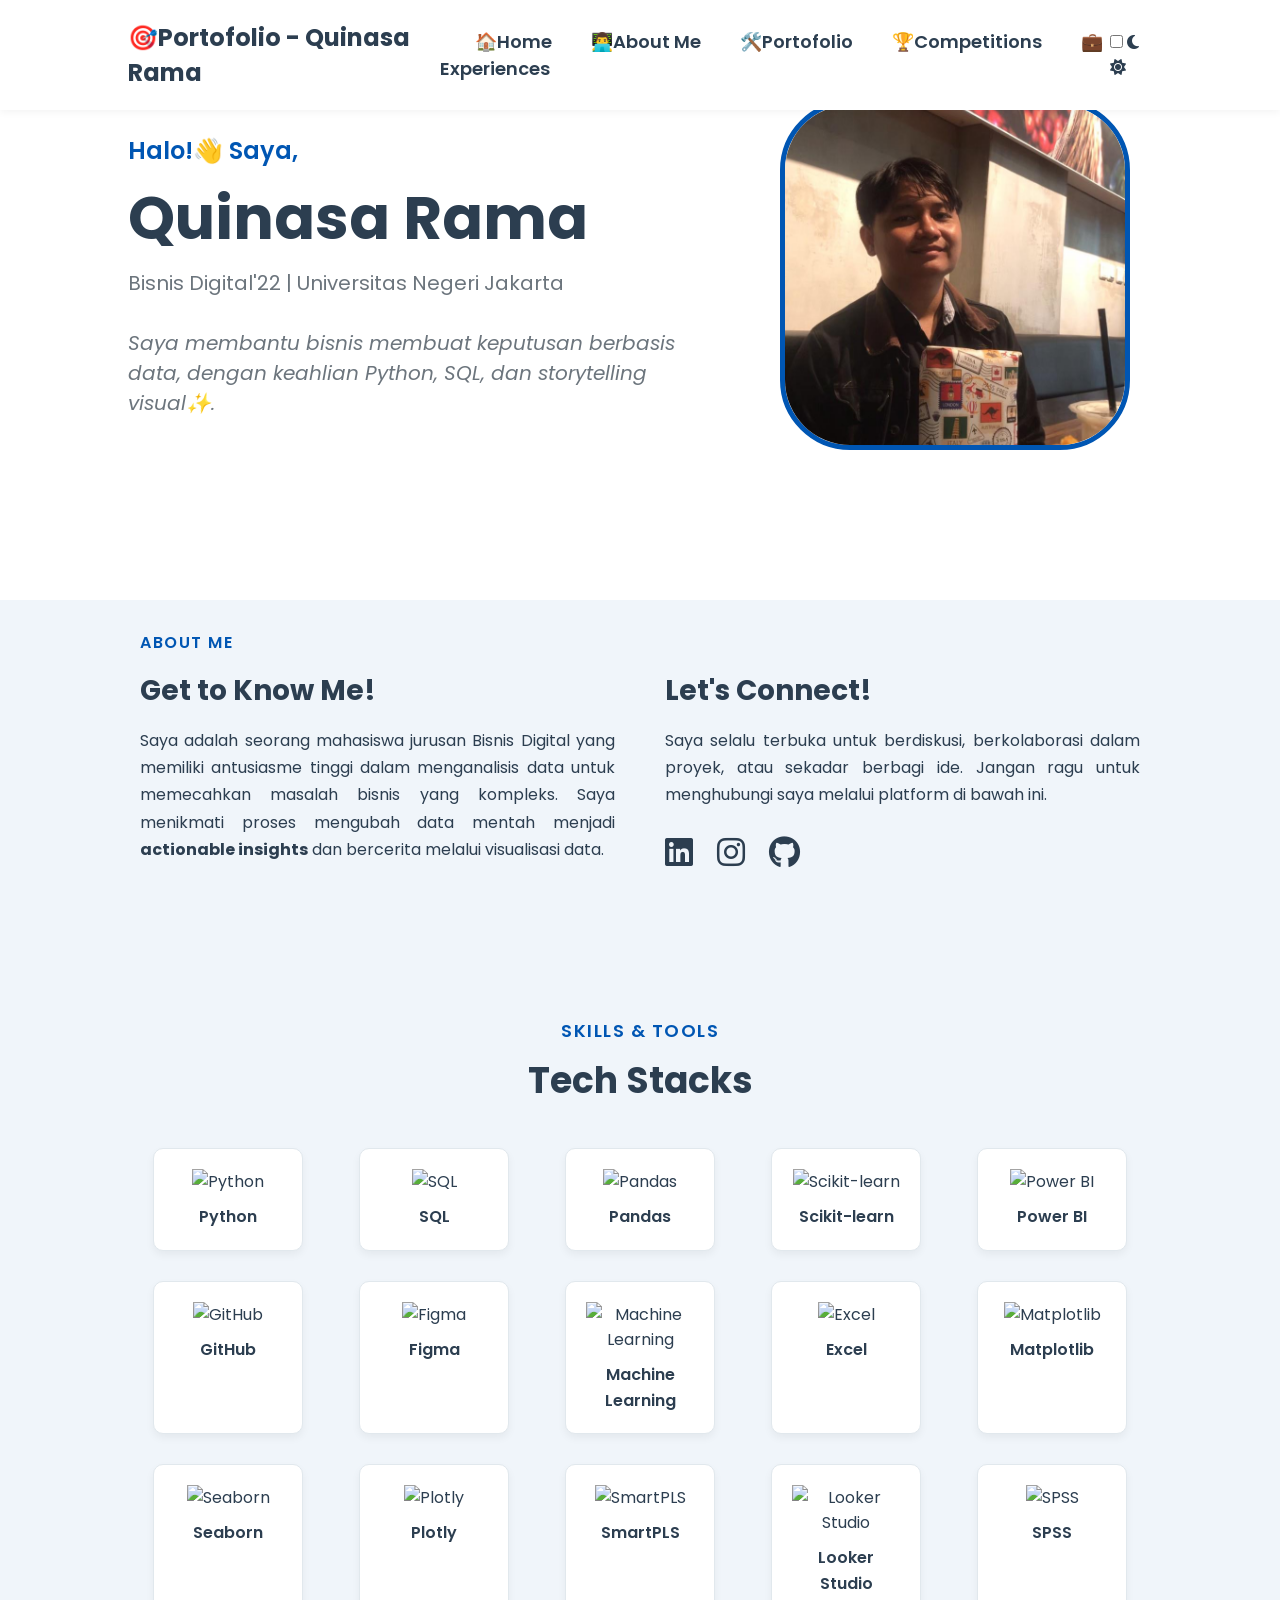
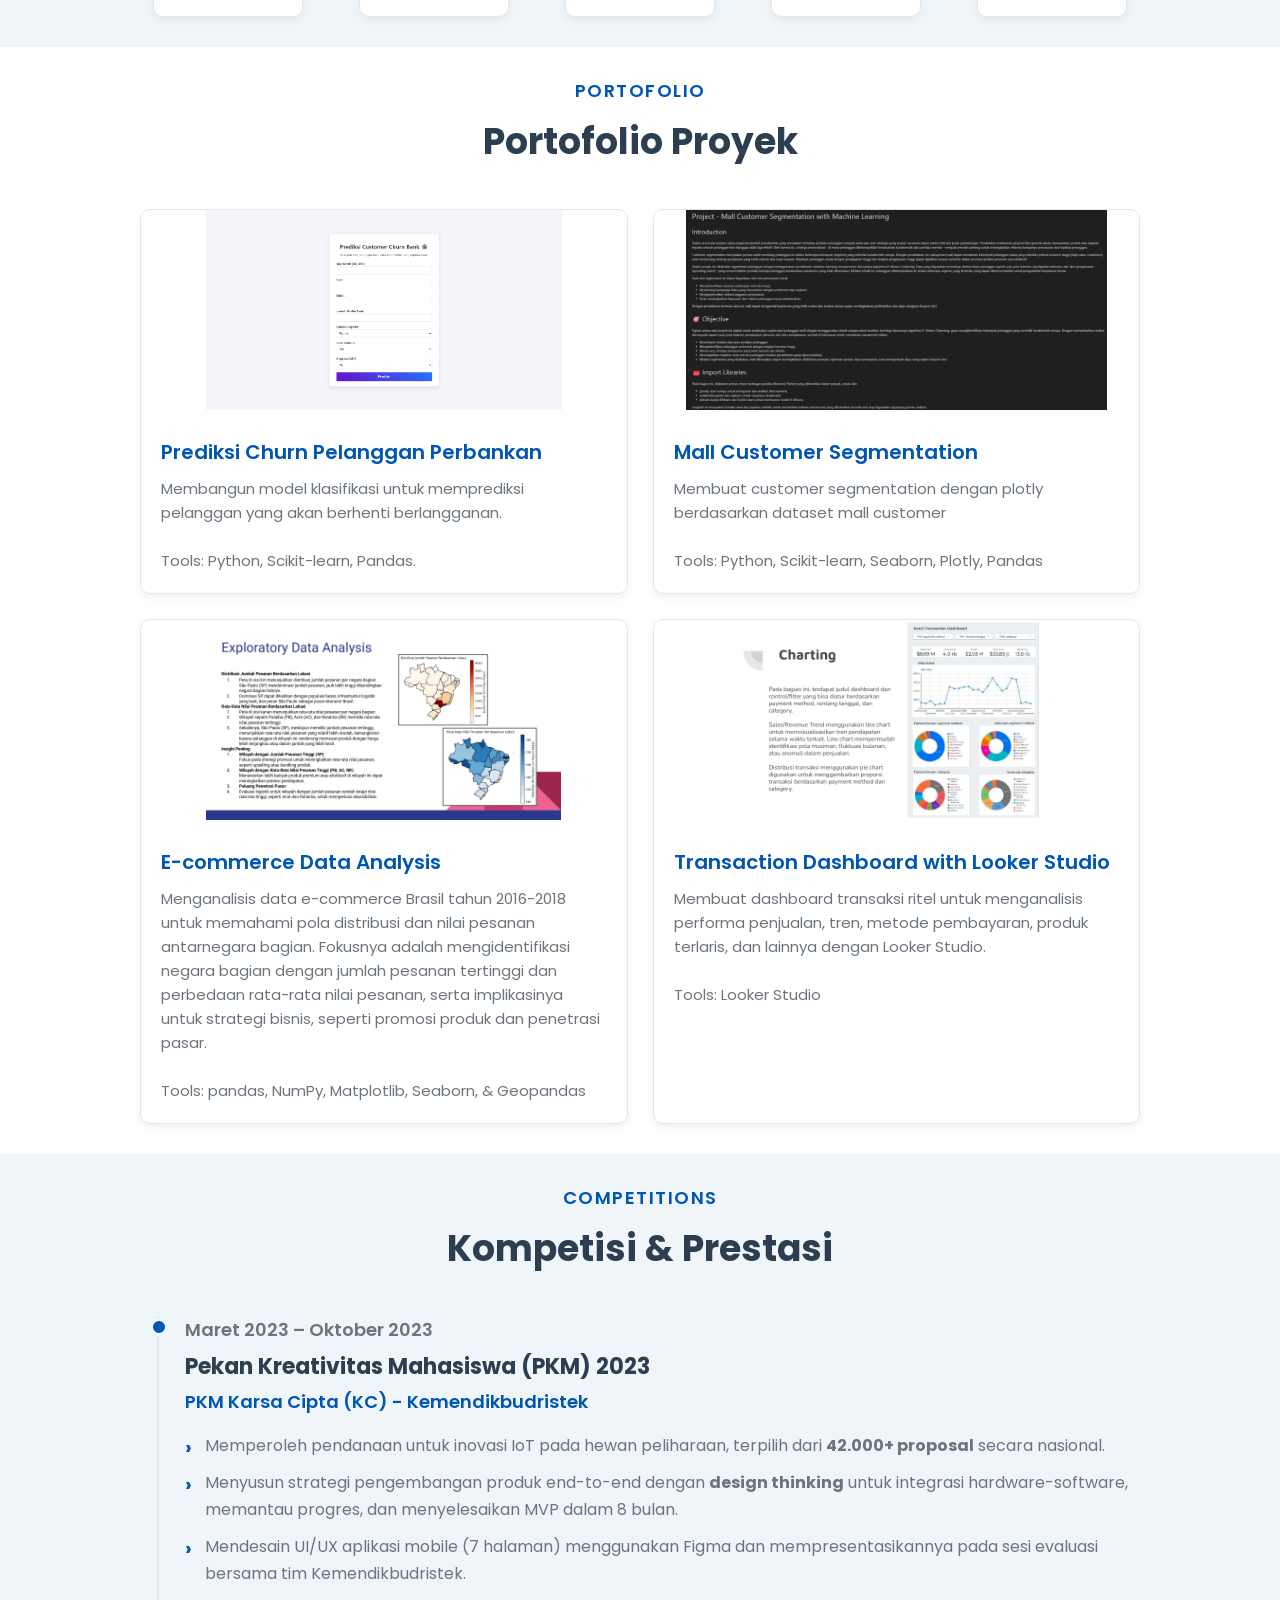
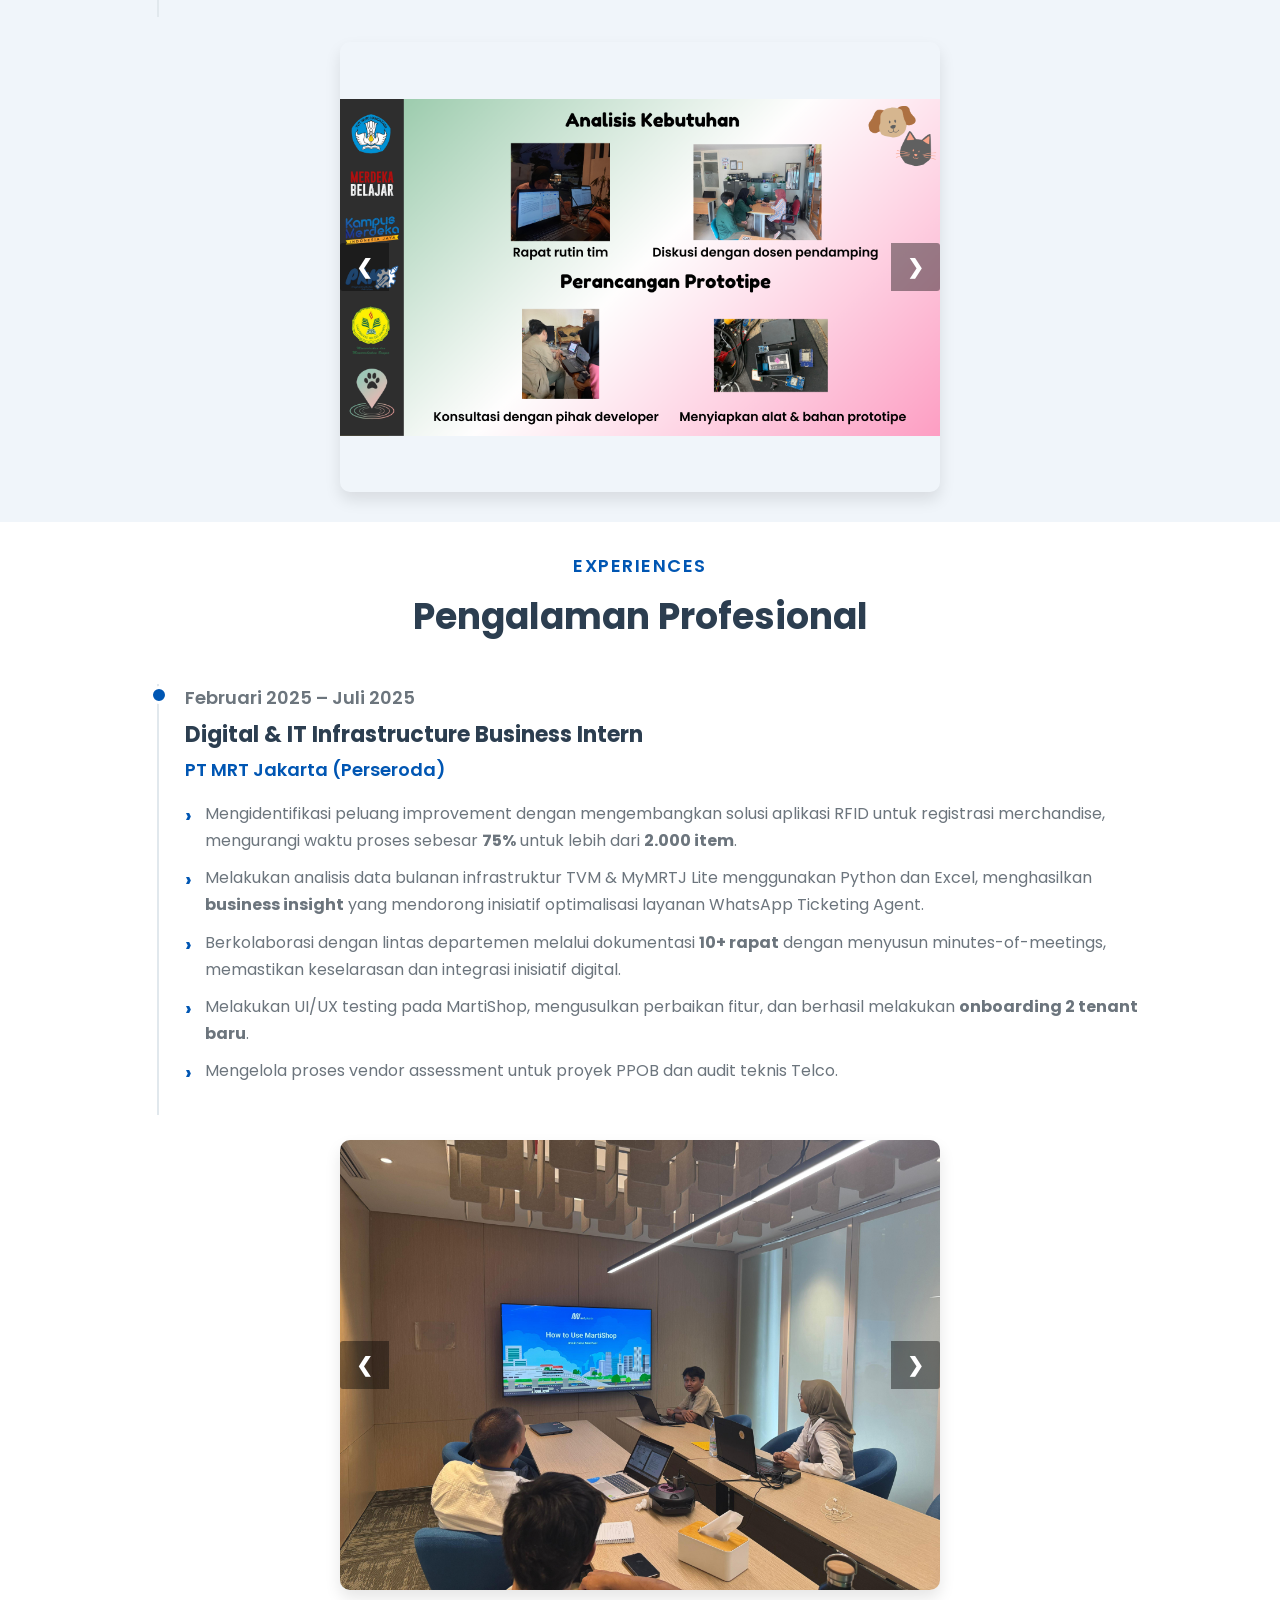
==== index.html @ d1d257bc "Update index.html v3" ====
<!DOCTYPE html>
<html lang="id">
<head>
    <meta charset="UTF-8">
    <meta name="viewport" content="width=device-width, initial-scale=1.0">
    <title>Portofolio - Quinasa Rama</title>
    <link rel="stylesheet" href="style.css">
    <link rel="stylesheet" href="https://cdnjs.cloudflare.com/ajax/libs/font-awesome/6.5.2/css/all.min.css">
    <link rel="preconnect" href="https://fonts.googleapis.com">
    <link rel="preconnect" href="https://fonts.gstatic.com" crossorigin>
    <link href="https://fonts.googleapis.com/css2?family=Poppins:wght@400;600;700&display=swap" rel="stylesheet">
    <link rel="icon" href="images/favicon.ico" type="image/x-icon">
</head>
<body>

    <header class="header">
        <a href="#home" class="logo">🎯Portofolio - Quinasa Rama</a>
        <nav class="navbar">
            <a href="#home">🏠Home</a>
            <a href="#about">👨‍💻About Me</a>
            <a href="#portfolio">🛠️Portofolio</a>
            <a href="#competitions">🏆Competitions</a>
            <a href="#experiences">💼Experiences</a>
        </nav>
         <div class="dark-mode-toggle">
            <input type="checkbox" id="darkSwitch" />
            <label for="darkSwitch" class="toggle-label">
                <span class="toggle-ball"></span>
                <i class="fas fa-moon"></i>
                <i class="fas fa-sun"></i>
            </label>
        </div>
    </header>

    <section id="home" class="section">
        <div class="home-container">
            <div class="home-text">
                <p class="greeting">Halo!👋 Saya,</p>
                <h1>Quinasa Rama</h1>
                <h2>Bisnis Digital'22 | Universitas Negeri Jakarta</h2>
                <h2><br><i>Saya membantu bisnis membuat keputusan berbasis data, dengan keahlian Python, SQL, dan storytelling visual✨.</br></i></h2>
            </div>
            <div class="home-photo">
                <img src="images/home3.jpeg" alt="">
            </div>
        </div>
    </section>

    <section id="about" class="section">
        <div class="section-wrapper">
            <p class="section-super-header">ABOUT ME</p>
            <div class="about-container">
                <div class="about-column">
                    <h2>Get to Know Me!</h2>
                    <p>
                        Saya adalah seorang mahasiswa jurusan Bisnis Digital yang memiliki antusiasme tinggi dalam menganalisis data untuk memecahkan masalah bisnis yang kompleks. Saya menikmati proses mengubah data mentah menjadi <strong>actionable insights</strong> dan bercerita melalui visualisasi data.
                    </p>
                </div>
                <div class="about-column">
                    <h2>Let's Connect!</h2>
                    <p>
                        Saya selalu terbuka untuk berdiskusi, berkolaborasi dalam proyek, atau sekadar berbagi ide. Jangan ragu untuk menghubungi saya melalui platform di bawah ini.
                    </p>
                    <div class="social-icons">
                        <a href="https://www.linkedin.com/in/quinasa-rama-63125a259/" target="_blank"><i class="fab fa-linkedin"></i></a>
                        <a href="https://www.instagram.com/lyvisml/" target="_blank"><i class="fab fa-instagram"></i></a>
                        <a href="https://github.com/1sleep231" target="_blank"><i class="fab fa-github"></i></a>
                    </div>
                </div>
            </div>
        </div>
    </section>
    
    <section id="skills" class="section">
        <div class="content">
            <p class="section-super-header">SKILLS & TOOLS</p>
            <h2>Tech Stacks</h2>
            <div class="skills-grid">
                <div class="skill-card">
                    <img src="https://cdn.jsdelivr.net/gh/devicons/devicon/icons/python/python-original.svg" alt="Python" class="skill-logo">
                    <p>Python</p>
                </div>
                <div class="skill-card">
                    <img src="https://cdn.jsdelivr.net/gh/devicons/devicon/icons/mysql/mysql-original.svg" alt="SQL" class="skill-logo">
                    <p>SQL</p>
                </div>
                <div class="skill-card">
                    <img src="https://cdn.jsdelivr.net/gh/devicons/devicon/icons/pandas/pandas-original.svg" alt="Pandas" class="skill-logo">
                    <p>Pandas</p>
                </div>
                <div class="skill-card">
                    <img src="https://scikit-learn.org/stable/_static/scikit-learn-logo-small.png" alt="Scikit-learn" class="skill-logo">
                    <p>Scikit-learn</p>
                </div>
                <div class="skill-card">
                    <img src="https://upload.wikimedia.org/wikipedia/commons/c/cf/New_Power_BI_Logo.svg" alt="Power BI" class="skill-logo">
                    <p>Power BI</p>
                </div>
                <div class="skill-card">
                    <img src="https://cdn.jsdelivr.net/gh/devicons/devicon/icons/github/github-original.svg" alt="GitHub" class="skill-logo">
                    <p>GitHub</p>
                </div>
                <div class="skill-card">
                    <img src="https://cdn.jsdelivr.net/gh/devicons/devicon/icons/figma/figma-original.svg" alt="Figma" class="skill-logo">
                    <p>Figma</p>
                </div>
                <div class="skill-card">
                    <img src="https://cdn.jsdelivr.net/gh/devicons/devicon/icons/tensorflow/tensorflow-original.svg" alt="Machine Learning" class="skill-logo">
                    <p>Machine Learning</p>
                </div>
                <div class="skill-card">
                    <img src="https://upload.wikimedia.org/wikipedia/commons/3/34/Microsoft_Office_Excel_%282019%E2%80%93present%29.svg" alt="Excel" class="skill-logo">
                    <p>Excel</p>
                </div>
                <div class="skill-card">
                    <img src="https://cdn.jsdelivr.net/gh/devicons/devicon/icons/matplotlib/matplotlib-original.svg" alt="Matplotlib" class="skill-logo">
                    <p>Matplotlib</p>
                </div>
                <div class="skill-card">
                    <img src="https://seaborn.pydata.org/_images/logo-wide-lightbg.svg" alt="Seaborn" class="skill-logo">
                    <p>Seaborn</p>
                </div>
                <div class="skill-card">
                    <img src="https://upload.wikimedia.org/wikipedia/commons/8/8a/Plotly-logo.png" alt="Plotly" class="skill-logo">
                    <p>Plotly</p>
                </div>
                <div class="skill-card">
                    <img src="https://upload.wikimedia.org/wikipedia/commons/2/29/SmartPLS_Logo.png" alt="SmartPLS" class="skill-logo">
                    <p>SmartPLS</p>
                </div>
                <div class="skill-card">
                    <img src="https://upload.wikimedia.org/wikipedia/commons/4/4c/Looker.svg" alt="Looker Studio" class="skill-logo">
                    <p>Looker Studio</p>
                </div>
                <div class="skill-card">
                    <img src="https://upload.wikimedia.org/wikipedia/commons/7/78/SPSS_An_IBM_Company_logo.svg" alt="SPSS" class="skill-logo">
                    <p>SPSS</p>
                </div>
            </div>
        </div>
    </section>

    <section id="portfolio" class="section">
        <div class="content">
            <p class="section-super-header">PORTOFOLIO</p>
            <h2>Portofolio Proyek</h2>
            <div class="portfolio-grid">
                <div class="project-card">
                    <img src="images/foto-1.png" alt="Screenshot Proyek 1">
                    <div class="project-info">
                        <h3><a href="https://github.com/1sleep231/Customer_Churn" target="_blank">Prediksi Churn Pelanggan Perbankan</a></h3>
                        <p>Membangun model klasifikasi untuk memprediksi pelanggan yang akan berhenti berlangganan.</p>
                        <p><br>Tools: Python, Scikit-learn, Pandas.</br></p>
                    </div>
                </div>
                <div class="project-card">
                    <img src="images/foto-2.png" alt="Screenshot Proyek 2">
                    <div class="project-info">
                        <h3><a href="https://github.com/1sleep231/Customer_Segmen" target="_blank">Mall Customer Segmentation</a></h3>
                        <p>Membuat customer segmentation dengan plotly berdasarkan dataset mall customer</p> 
                        <p><br>Tools: Python, Scikit-learn, Seaborn, Plotly, Pandas</br></p>
                    </div>
                </div>
                <div class="project-card">
                    <img src="images/foto-4.jpg" alt="Screenshot Proyek 3">
                    <div class="project-info">
                        <h3><a href="https://colab.research.google.com/drive/1P2NYQGAVuozA3Fe0CVC28eGYEHDxuntU?usp=sharing" target="_blank">E-commerce Data Analysis</a></h3>
                        <p>Menganalisis  data e-commerce Brasil tahun 2016-2018 untuk memahami pola distribusi dan nilai pesanan antarnegara bagian. Fokusnya adalah mengidentifikasi negara bagian dengan jumlah pesanan tertinggi dan perbedaan rata-rata nilai pesanan, serta implikasinya untuk strategi bisnis, seperti promosi produk dan penetrasi pasar.</p>
                        <p><br>Tools: pandas, NumPy, Matplotlib, Seaborn, & Geopandas</br></p>
                    </div>
                </div>
                <div class="project-card">
                    <img src="images/foto-3.png" alt="Screenshot Proyek 4">
                    <div class="project-info">
                        <h3><a href="https://lookerstudio.google.com/reporting/5a86ac63-e482-47c2-8916-60b518606515" target="_blank">Transaction Dashboard with Looker Studio</a></h3>
                        <p>Membuat dashboard transaksi ritel untuk menganalisis performa penjualan, tren, metode pembayaran, produk terlaris, dan lainnya dengan Looker Studio.</p>
                        <p><br>Tools: Looker Studio</br></p>
                    </div>
                </div>
            </div>
        </div>
    </section>

    <section id="competitions" class="section">
        <div class="content">
            <p class="section-super-header">COMPETITIONS</p>
            <h2>Kompetisi & Prestasi</h2>
            <div class="timeline">
                <div class="timeline-item">
                    <div class="timeline-dot"></div>
                    <div class="timeline-content">
                        <p class="timeline-date">Maret 2023 – Oktober 2023</p>
                        <h3>Pekan Kreativitas Mahasiswa (PKM) 2023</h3>
                        <p class="timeline-company">PKM Karsa Cipta (KC) - Kemendikbudristek</p>
                        <ul>
                            <li>Memperoleh pendanaan untuk inovasi IoT pada hewan peliharaan, terpilih dari <strong>42.000+ proposal</strong> secara nasional.</li>
                            <li>Menyusun strategi pengembangan produk end-to-end dengan <strong>design thinking</strong> untuk integrasi hardware-software, memantau progres, dan menyelesaikan MVP dalam 8 bulan.</li>
                            <li>Mendesain UI/UX aplikasi mobile (7 halaman) menggunakan Figma dan mempresentasikannya pada sesi evaluasi bersama tim Kemendikbudristek.</li>
                        </ul>
                    </div>
                </div>
            </div>
            <div class="slider-wrapper">
                <div class="slider-container">
                    <div class="slider">
                        <img src="images/pkm_foto3.png" alt="Dokumentasi PKM-KC 1">
                        <img src="images/pkm_foto4.png" alt="Dokumentasi PKM-KC 2">
                        <img src="images/pkm_foto5.png" alt="Dokumentasi PKM-KC 3">
                        <img src="images/pkm_foto1.jpg" alt="Dokumentasi PKM-KC 4">
                        <img src="images/pkm_foto2.jpg" alt="Dokumentasi PKM-KC 5">
                    </div>
                    <button class="prev-button">&#10094;</button>
                    <button class="next-button">&#10095;</button>
                </div>
            </div>
        </div>
    </section>
    
    <section id="experiences" class="section">
        <div class="content">
            <p class="section-super-header">EXPERIENCES</p>
            <h2>Pengalaman Profesional</h2>
            <div class="timeline">
                <div class="timeline-item">
                    <div class="timeline-dot"></div>
                    <div class="timeline-content">
                        <p class="timeline-date">Februari 2025 – Juli 2025</p>
                        <h3>Digital & IT Infrastructure Business Intern</h3>
                        <p class="timeline-company">PT MRT Jakarta (Perseroda)</p>
                        <ul>
                            <li>Mengidentifikasi peluang improvement dengan mengembangkan solusi aplikasi RFID untuk registrasi merchandise, mengurangi waktu proses sebesar <strong>75%</strong> untuk lebih dari <strong>2.000 item</strong>.</li>
                            <li>Melakukan analisis data bulanan infrastruktur TVM & MyMRTJ Lite menggunakan Python dan Excel, menghasilkan <strong>business insight</strong> yang mendorong inisiatif optimalisasi layanan WhatsApp Ticketing Agent.</li>
                            <li>Berkolaborasi dengan lintas departemen melalui dokumentasi <strong>10+ rapat</strong> dengan menyusun minutes-of-meetings, memastikan keselarasan dan integrasi inisiatif digital.</li>
                            <li>Melakukan UI/UX testing pada MartiShop, mengusulkan perbaikan fitur, dan berhasil melakukan <strong>onboarding 2 tenant baru</strong>.</li>
                            <li>Mengelola proses vendor assessment untuk proyek PPOB dan audit teknis Telco.</li>
                        </ul>
                    </div>
                </div>
            </div>
            <div class="slider-wrapper">
                <div class="slider-container">
                    <div class="slider">
                        <img src="images/mrt_foto1.jpeg" alt="Pengalaman di MRT Jakarta 1">
                        <img src="images/mrt_foto2.jpeg" alt="Pengalaman di MRT Jakarta 2">
                    </div>
                    <button class="prev-button">&#10094;</button>
                    <button class="next-button">&#10095;</button>
                </div>
            </div>
        </div>
    </section>

    <script>
        document.addEventListener('DOMContentLoaded', function() {
            const sliderWrappers = document.querySelectorAll('.slider-wrapper');
            sliderWrappers.forEach(wrapper => {
                initializeSlider(wrapper);
            });
        });

        function initializeSlider(wrapper) {
            let slideIndex = 0;
            const slider = wrapper.querySelector('.slider');
            const slides = wrapper.querySelectorAll('.slider img');
            const prevButton = wrapper.querySelector('.prev-button');
            const nextButton = wrapper.querySelector('.next-button');
            const totalSlides = slides.length;

            if (totalSlides <= 1) {
                if(prevButton) prevButton.style.display = 'none';
                if(nextButton) nextButton.style.display = 'none';
                return;
            }

            function showSlide(n) {
                if (n >= totalSlides) {
                    slideIndex = 0;
                } else if (n < 0) {
                    slideIndex = totalSlides - 1;
                } else {
                    slideIndex = n;
                }
                slider.style.transform = 'translateX(' + (-slideIndex * 100) + '%)';
            }

            prevButton.addEventListener('click', function() {
                showSlide(slideIndex - 1);
            });

            nextButton.addEventListener('click', function() {
                showSlide(slideIndex + 1);
            });

            showSlide(0);
        }
    </script>
    
    <script>
    // Dark mode toggle logic
        const darkSwitch = document.getElementById('darkSwitch');
        const body = document.body;
        // Load preference
        if(localStorage.getItem('dark-mode') === 'enabled'){
            body.classList.add('dark-mode');
            if(darkSwitch) darkSwitch.checked = true;
        }
        if(darkSwitch){
            darkSwitch.addEventListener('change', function(){
                if(this.checked){
                    body.classList.add('dark-mode');
                    localStorage.setItem('dark-mode', 'enabled');
                } else {
                    body.classList.remove('dark-mode');
                    localStorage.setItem('dark-mode', 'disabled');
                }
            });
        }
    </script>

</body>
</html>
---- style.css ----
/* ======================================== */
/* KODE CSS FINAL & BERSIH                  */
/* ======================================== */

/* ===== PENGATURAN DASAR & FONT ===== */
* {
    margin: 0;
    padding: 0;
    box-sizing: border-box;
}

html {
    scroll-behavior: smooth;
}

body {
    font-family: 'Poppins', sans-serif;
    background-color: #f0f5fa;
    color: #2c3e50;
}

/* ===== HEADER / NAVIGATION BAR ===== */
.header {
    position: fixed;
    top: 0;
    left: 0;
    width: 100%;
    padding: 20px 10%;
    background-color: #ffffff;
    display: flex;
    justify-content: space-between;
    align-items: center;
    z-index: 100;
    box-shadow: 0 2px 8px rgba(0, 0, 0, 0.05);
}

.logo {
    font-size: 24px;
    font-weight: 700;
    color: #2c3e50;
    text-decoration: none;
}

.navbar a {
    font-size: 18px;
    color: #2c3e50;
    text-decoration: none;
    font-weight: 600;
    margin-left: 35px;
    transition: color 0.3s;
}

.navbar a:hover {
    color: #0056b3;
}

/* ===== PENGATURAN UMUM UNTUK SETIAP SECTION ===== */
.section {
    min-height: auto;
    display: flex;
    flex-direction: column;
    align-items: center;
    justify-content: flex-start;
    padding: 100px 10% 30px; /* Menambah padding bawah */
}


#about.section {
    min-height: auto;
    padding-top: 30px;
    padding-bottom: 10px;
}

#portfolio.section {
    padding-top: 30px;
}

#competitions.section {
    padding-top: 30px;
}

#experiences.section {
    padding-top: 30px;
}

/* Section Ganjil - Putih */
#home, #portfolio, #experiences {
    background-color: #ffffff; 
}

/* Section Genap - Biru sangat muda */
#about, #competitions {
    background-color: #f0f5fa; 
}

.content {
    width: 100%;
    max-width: 1000px;
    text-align: center;
}

.content h2 {
    font-size: 36px;
    font-weight: 700;
    margin-bottom: 30px;
    color: #2c3e50;
}

.content p {
    font-size: 18px;
    line-height: 1.6;
}

/* ===== CSS UNTUK HOME SECTION BARU ===== */
.home-container {
    display: flex;
    align-items: center;
    justify-content: space-between;
    width: 100%;
    max-width: 1200px;
    gap: 40px;
    margin-bottom: 100px;
}


#home.section {
    padding-bottom: 50px;
}

.home-text {
    flex: 1.5;
    text-align: left;
}

.home-text .greeting {
    color: #0056b3;
    font-size: 24px;
    font-weight: 600;
}

.home-text h1 {
    font-size: 60px;
    margin: 5px 0;
    color: #2c3e50;
}

.home-text h2 {
    font-size: 20px;
    font-weight: 400;
    color: #6c757d;
}

.home-photo {
    flex: 1;
    display: flex;
    align-items: center;
    justify-content: center;
}

.home-photo img {
    width: 350px;
    height: 350px;
    border-radius: 20%;
    object-fit: cover;
    border: 5px solid #0056b3;
}

/* ===== CSS UNTUK ABOUT SECTION BARU ===== */
.section-wrapper {
    width: 100%;
    max-width: 1000px;
    text-align: left;
}

.about-container {
    display: grid;
    grid-template-columns: 1fr 1fr;
    gap: 50px;
    width: 100%;
    margin-top: 15px;
    margin-bottom: 30px;
}

.about-column h2 {
    color: #2c3e50;
    font-size: 28px;
    margin-bottom: 15px;
}

.about-column p {
    font-size: 16px;
    text-align: justify;
    line-height: 1.7;
}

.social-icons {
    margin-top: 20px;
}

.social-icons a {
    color: #2c3e50;
    font-size: 32px;
    margin-right: 20px;
    text-decoration: none;
    transition: color 0.3s ease, transform 0.3s ease;
}

.social-icons a:hover {
    color: #0056b3;
    transform: translateY(-5px);
}

/* ===== PORTFOLIO SECTION STYLING ===== */
.portfolio-grid {
    display: grid;
    grid-template-columns: repeat(auto-fit, minmax(320px, 1fr));
    gap: 25px;
    margin-top: 40px;
}

.project-card {
    background: #ffffff;
    border-radius: 10px;
    border: 1px solid #e1e8ed;
    box-shadow: 0 4px 8px rgba(0, 0, 0, 0.05);
    overflow: hidden;
    text-align: left;
    transition: transform 0.3s, box-shadow 0.3s, border-color 0.3s;
}

.project-card:hover {
    transform: translateY(-8px);
    border-color: #0056b3;
    box-shadow: 0 8px 24px rgba(0, 86, 179, 0.1);
}

.project-card img {
    width: 100%;
    height: 200px;
    object-fit: contain;
}

.project-info {
    padding: 20px;
}

.project-info h3 {
    margin: 0 0 10px 0;
    font-size: 20px;
}

.project-info h3 a {
    text-decoration: none;
    color: #0056b3;
    font-weight: 600;
}

.project-info h3 a:hover {
    text-decoration: underline;
}

.project-info p {
    font-size: 15px;
    color: #6c757d;
}

/* ===== CSS UNTUK TIMELINE ===== */
.timeline {
    position: relative;
    width: 100%;
    margin-top: 40px;
    text-align: left;
}

.timeline-item {
    position: relative;
    padding-left: 45px;
    margin-bottom: 25px; /* Mengurangi jarak bawah antar item */
}

.timeline-dot {
    position: absolute;
    left: 9.5px;
    top: 1.8px;
    width: 18px;
    height: 18px;
    background-color: #0056b3;
    /* Sesuaikan warna border dengan background section tempat timeline berada */
    border: 3px solid #ffffff; /* Untuk experiences */
    z-index: 1;
    border-radius: 50%;
}

#competitions .timeline-dot {
    border-color: #f0f5fa; /* Untuk competitions */
}

.timeline-content {
    padding-bottom: 20px;
}

.timeline-date {
    font-size: 14px;
    font-weight: 600;
    color: #6c757d;
    margin-bottom: 5px;
}

.timeline-content h3 {
    font-size: 22px;
    color: #2c3e50;
    margin-bottom: 5px;
}

.timeline-company {
    font-size: 16px;
    font-weight: 600;
    color: #0056b3;
    margin-bottom: 15px;
}

.timeline-content ul {
    list-style: none;
    padding-left: 0;
}

.timeline-content ul li {
    font-size: 16px;
    color: #6c757d;
    line-height: 1.7;
    margin-bottom: 10px;
    padding-left: 20px;
    position: relative;
}

.timeline-content ul li::before {
    content: '›';
    position: absolute;
    left: 0;
    top: -2px;
    font-weight: bold;
    color: #0056b3;
    font-size: 20px;
}

/* ===== CSS UNTUK SLIDER GAMBAR ===== */
.slider-wrapper {
    margin-top: 25px; /* Jarak antara deskripsi timeline/paragraf dengan slider */
}

.slider-container {
    position: relative;
    width: 100%;
    max-width: 600px;
    margin: 0 auto; /* INI KODENYA AGAR KEMBALI KE TENGAH */
    overflow: hidden;
    border-radius: 10px;
    box-shadow: 0 8px 16px rgba(0, 0, 0, 0.1);
}

.slider {
    display: flex;
    transition: transform 0.5s ease-in-out;
}

.slider img {
    width: 100%;
    max-height: 450px;
    flex-shrink: 0;
    object-fit: contain;
}

.prev-button, .next-button {
    position: absolute;
    top: 50%;
    transform: translateY(-50%);
    background-color: rgba(0, 0, 0, 0.4);
    color: white;
    border: none;
    padding: 12px 16px;
    font-size: 20px;
    font-weight: bold;
    cursor: pointer;
    border-radius: 0 3px 3px 0;
    transition: background-color 0.3s ease;
    user-select: none;
}

.prev-button {
    left: 0;
    border-radius: 3px 0 0 3px;
}

.next-button {
    right: 0;
}

.prev-button:hover, .next-button:hover {
    background-color: rgba(0, 0, 0, 0.7);
}

/* ===== CSS UNTUK HEADER KECIL SETIAP SECTION ===== */
.section-super-header {
    font-size: 16px;
    font-weight: 600;
    color: #0056b3;
    text-transform: uppercase;
    letter-spacing: 1.5px;
    margin-bottom: 8px;
}

.timeline::before {
    content: '';
    position: absolute;
    top: 0;
    left: 17px; /* Tengah dari timeline-dot (18px + border 3px) */
    width: 2px;
    height: 100%;
    background-color: #e1e8ed;
    z-index: 0;
}

.skills-grid {
    display: grid;
    grid-template-columns: repeat(auto-fit, minmax(150px, 1fr));
    gap: 30px;
    margin-top: 40px;
    justify-items: center;
}

.skill-card {
    background-color: #ffffff;
    border: 1px solid #e1e8ed;
    border-radius: 10px;
    padding: 20px;
    text-align: center;
    box-shadow: 0 4px 8px rgba(0, 0, 0, 0.05);
    transition: transform 0.3s, box-shadow 0.3s;
    width: 100%;
    max-width: 150px;
}

.skill-card:hover {
    transform: translateY(-5px);
    box-shadow: 0 8px 16px rgba(0, 86, 179, 0.1);
}

.skill-card .skill-logo {
    width: 48px;
    height: 48px;
    object-fit: contain;
    margin-bottom: 10px;
}

.skill-card p {
    font-size: 16px;
    font-weight: 600;
    color: #2c3e50;
    margin: 0;
}
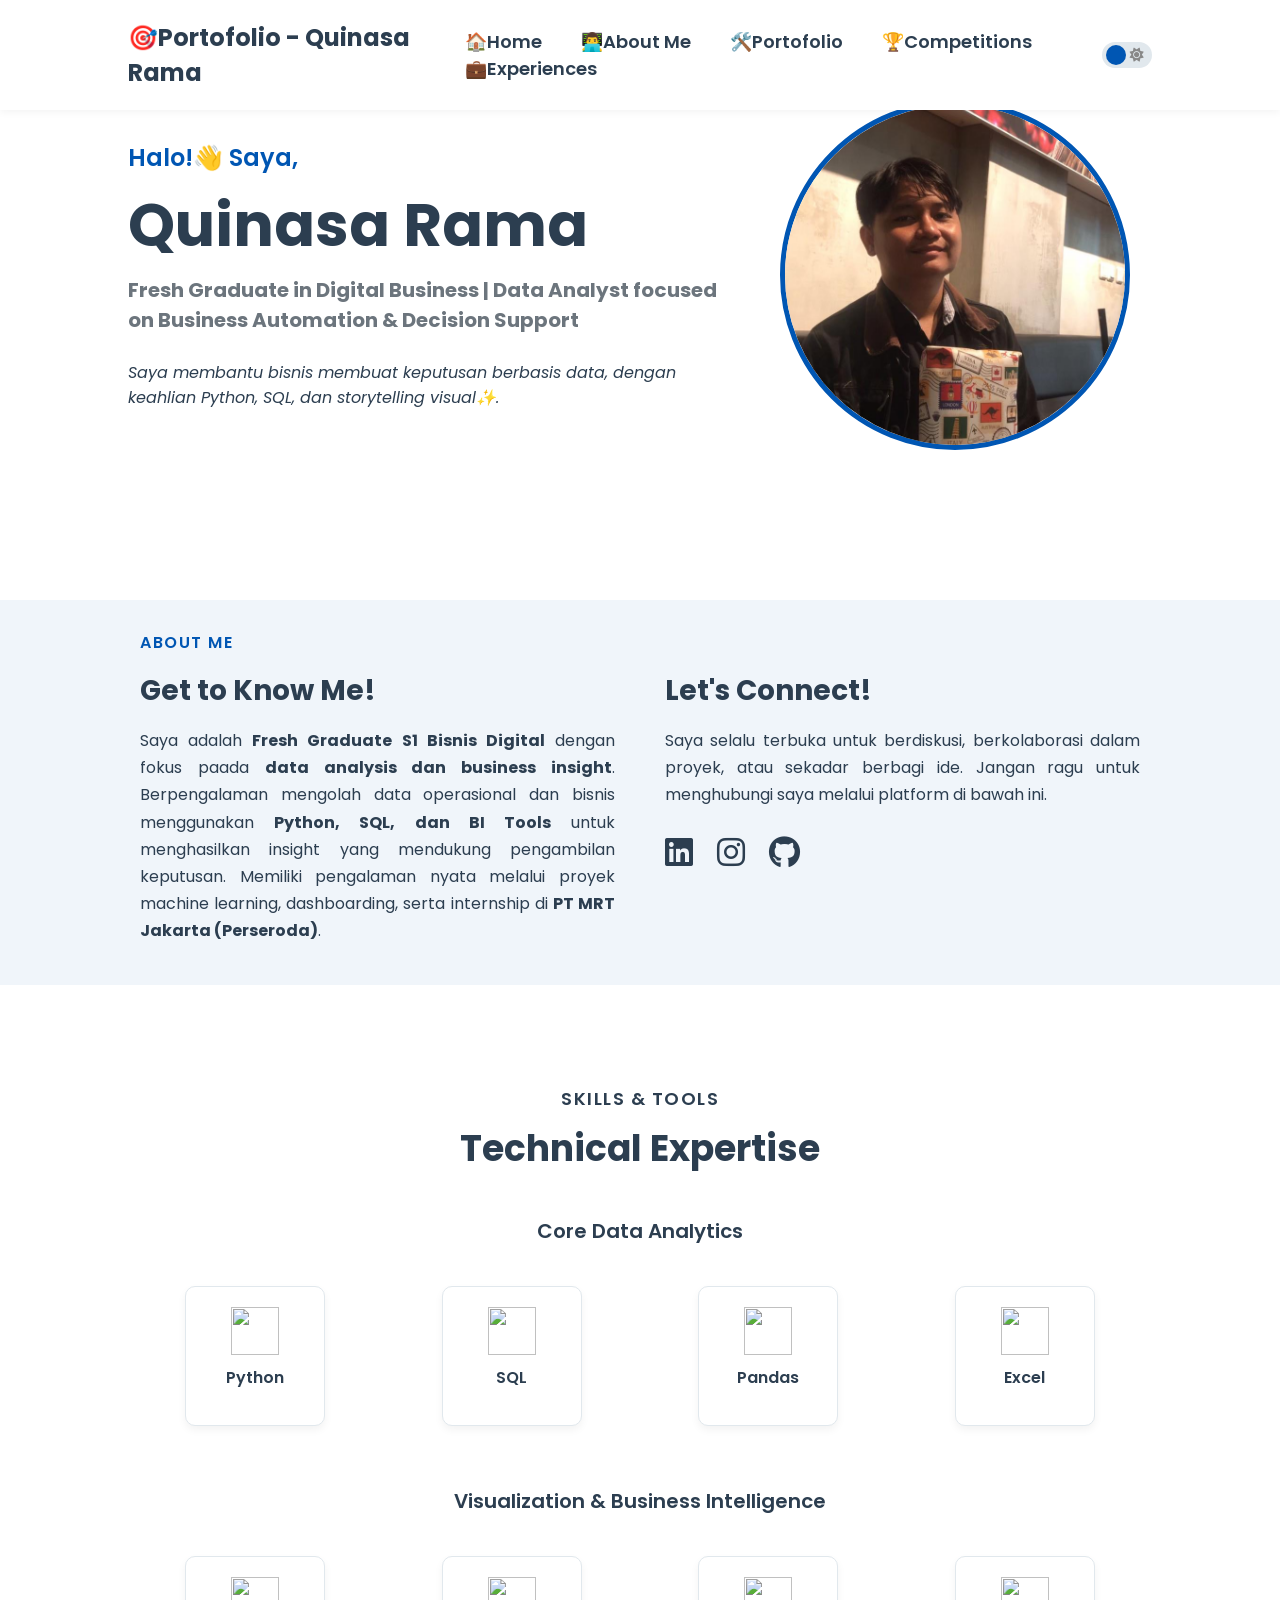
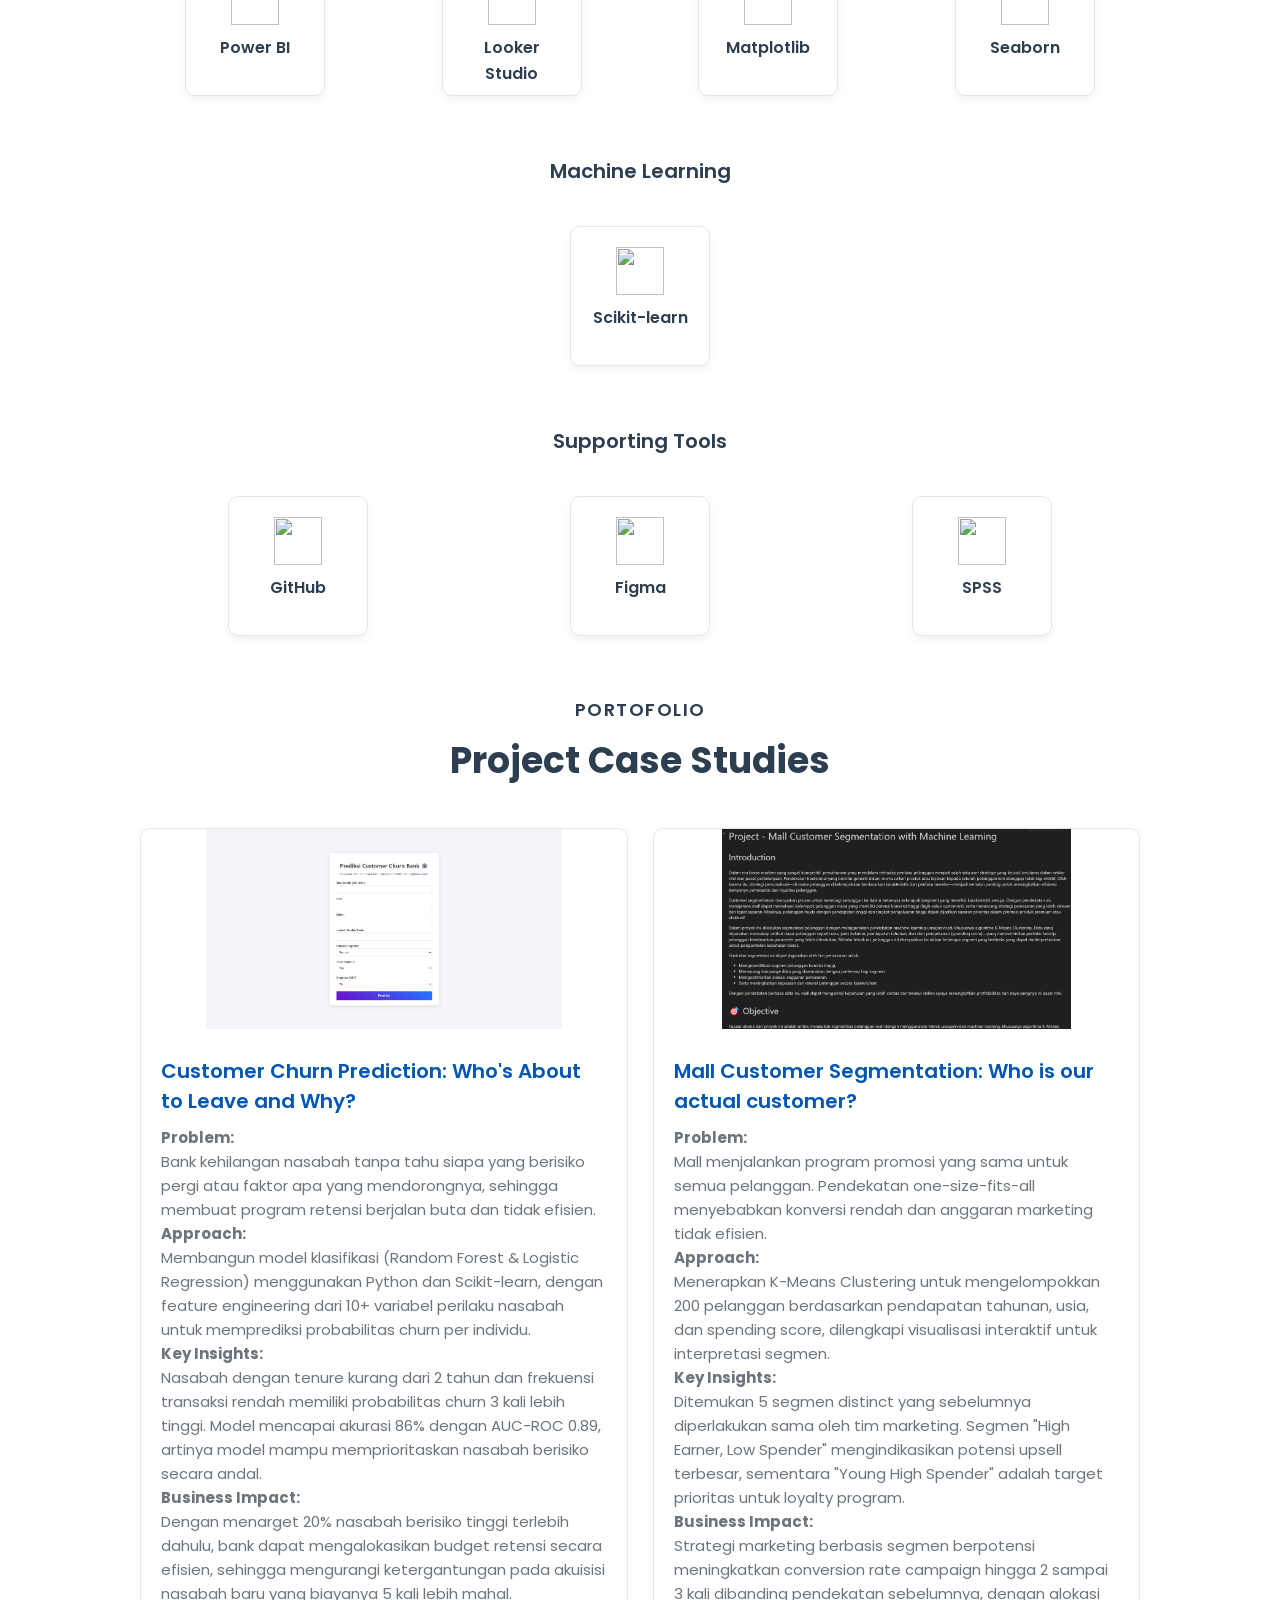
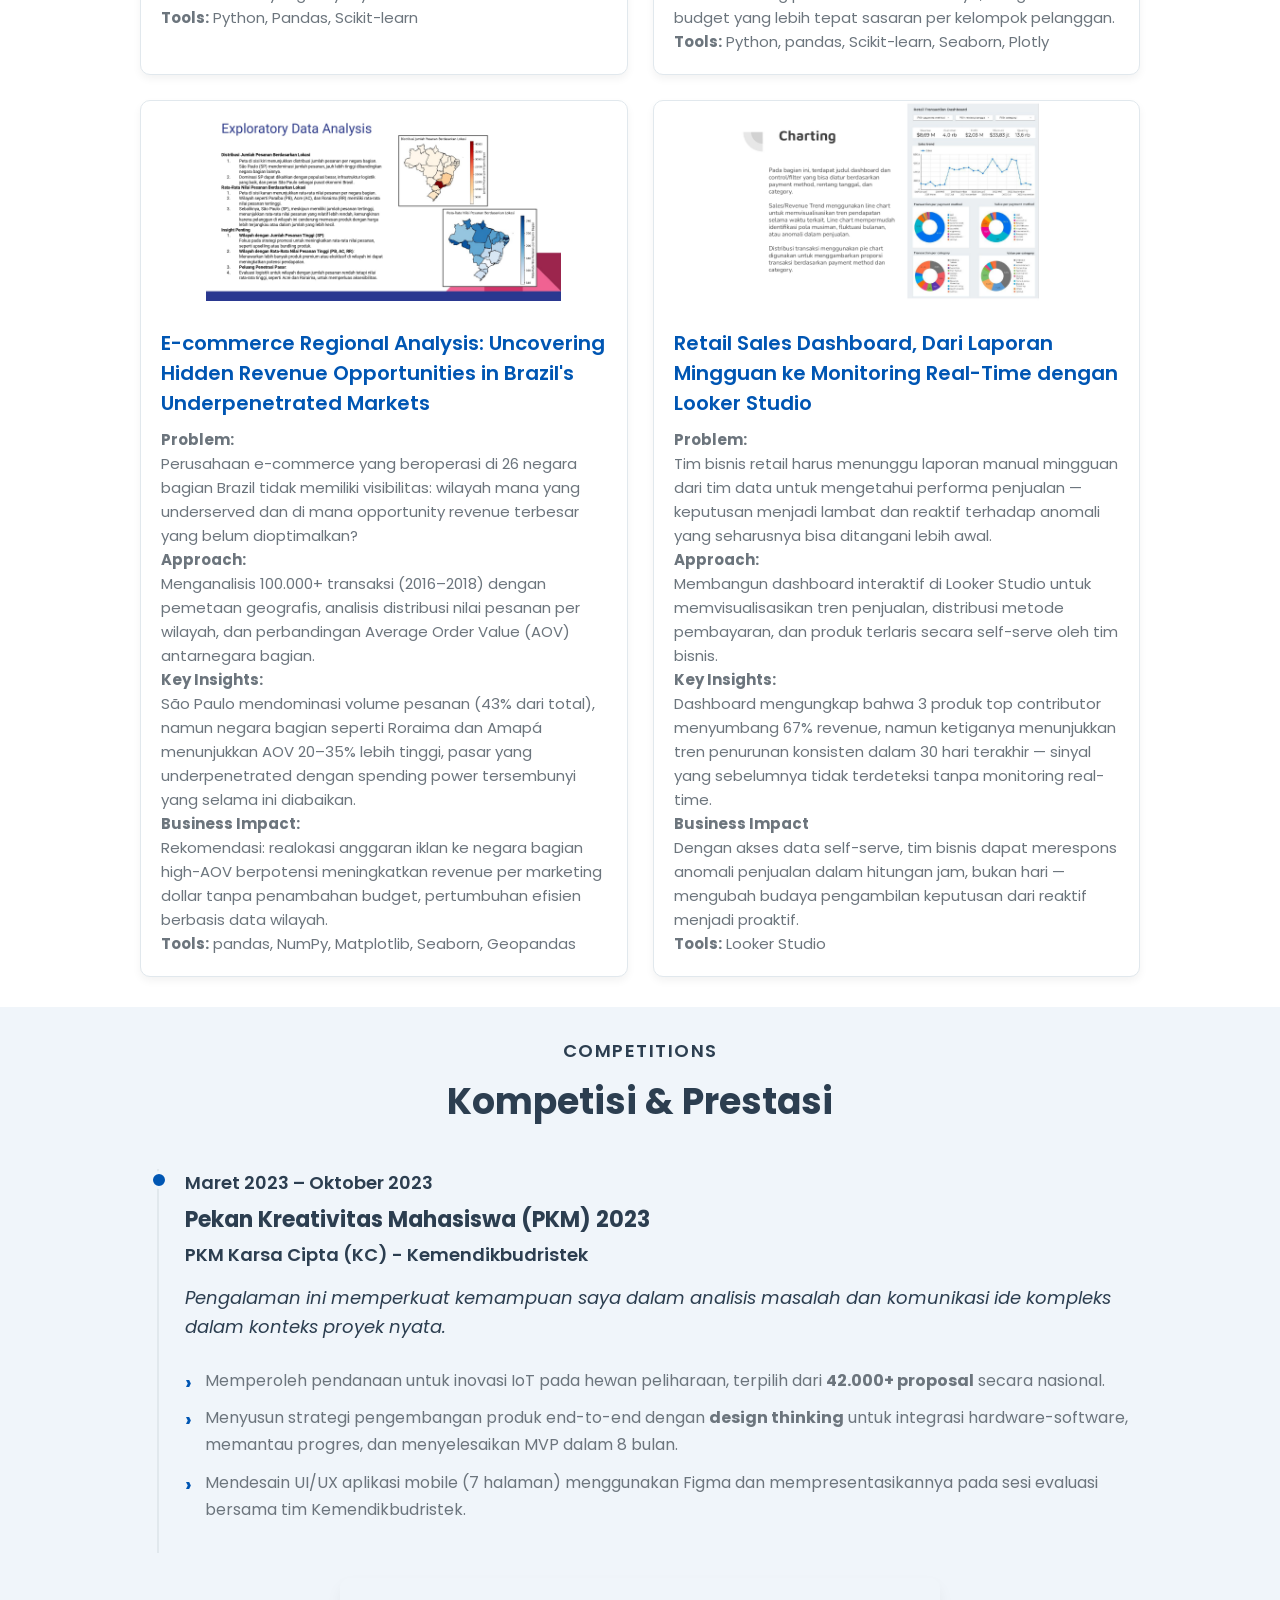
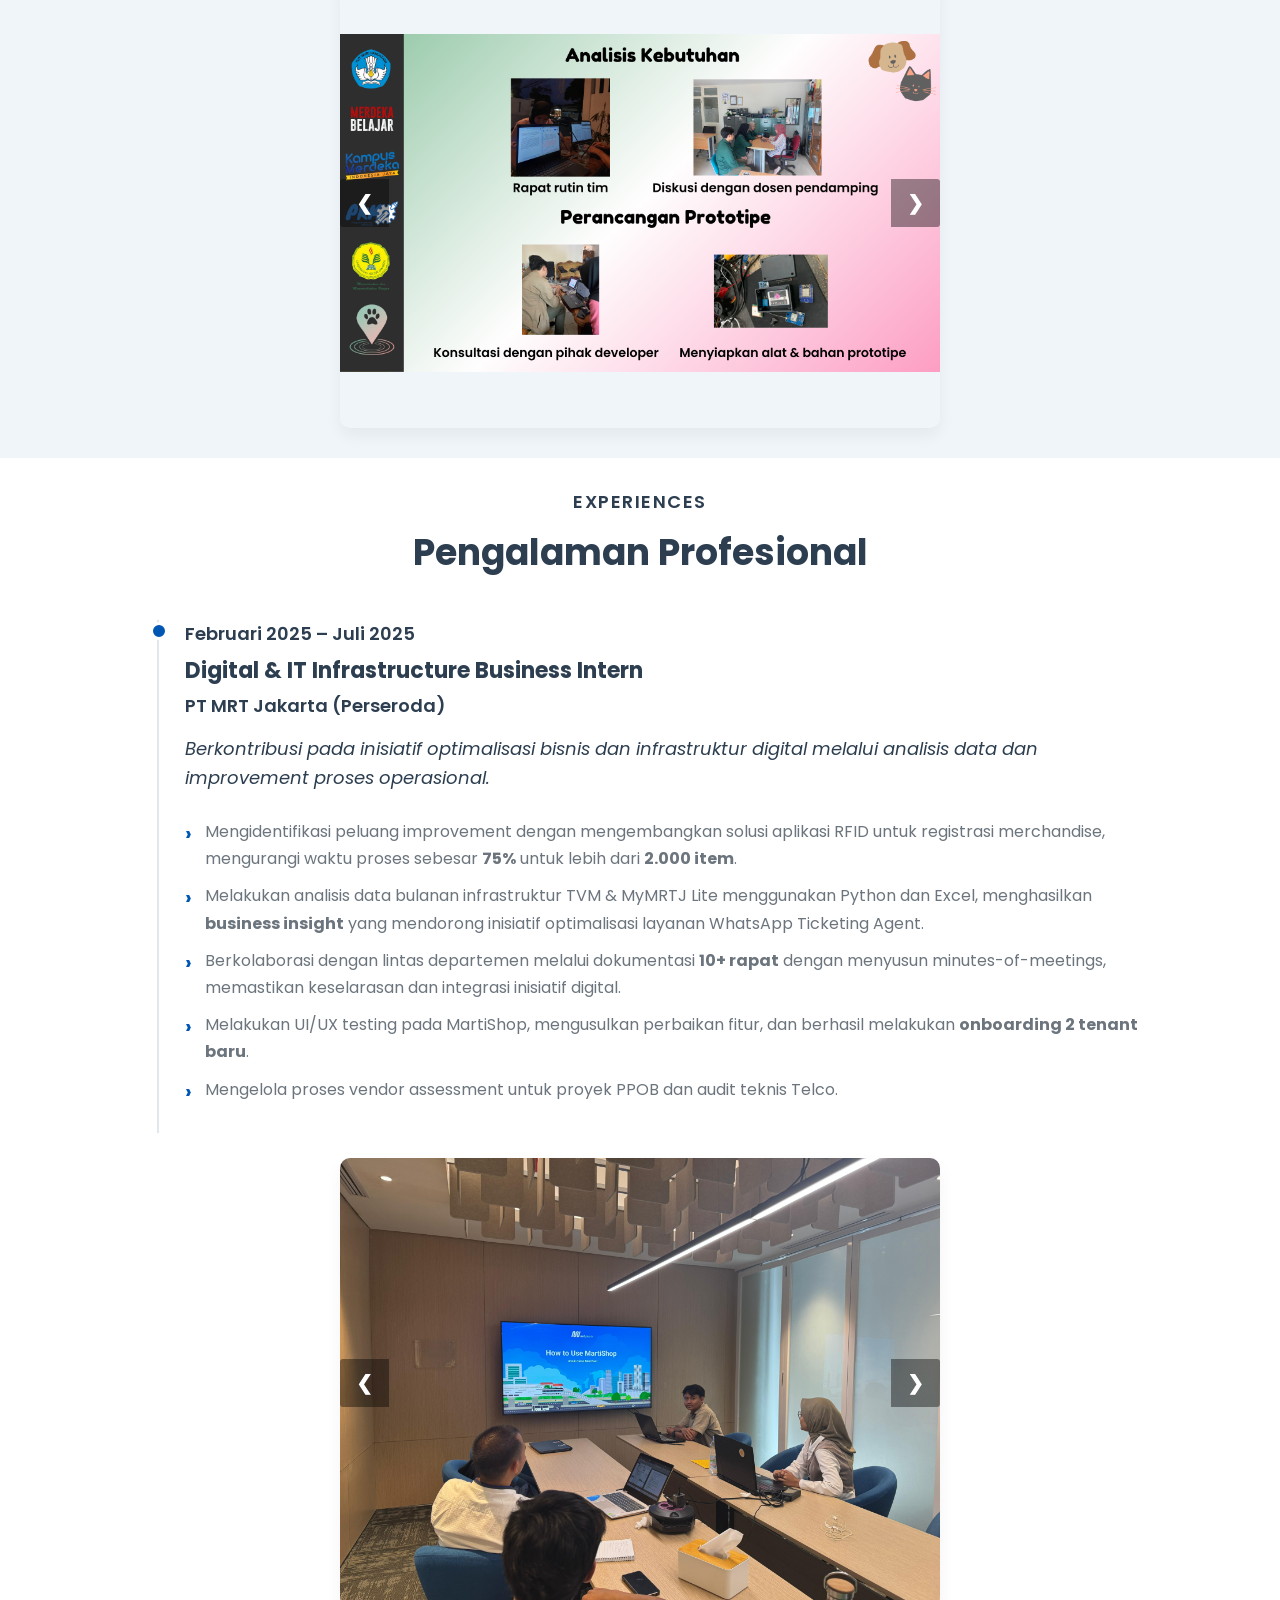
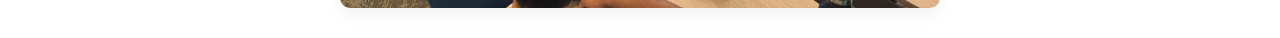
==== commit 340b7ec5: "updated portofolio" ====
--- a/index.html
+++ b/index.html
@@ -37,8 +37,8 @@
             <div class="home-text">
                 <p class="greeting">Halo!👋 Saya,</p>
                 <h1>Quinasa Rama</h1>
-                <h2>Bisnis Digital'22 | Universitas Negeri Jakarta</h2>
-                <h2><br><i>Saya membantu bisnis membuat keputusan berbasis data, dengan keahlian Python, SQL, dan storytelling visual✨.</br></i></h2>
+                <h2><strong>Fresh Graduate in Digital Business | Data Analyst focused on Business Automation & Decision Support</strong></h2>
+                <h><br><i>Saya membantu bisnis membuat keputusan berbasis data, dengan keahlian Python, SQL, dan storytelling visual✨.</br></i></h2>
             </div>
             <div class="home-photo">
                 <img src="images/home3.jpeg" alt="">
@@ -53,8 +53,11 @@
                 <div class="about-column">
                     <h2>Get to Know Me!</h2>
                     <p>
-                        Saya adalah seorang mahasiswa jurusan Bisnis Digital yang memiliki antusiasme tinggi dalam menganalisis data untuk memecahkan masalah bisnis yang kompleks. Saya menikmati proses mengubah data mentah menjadi <strong>actionable insights</strong> dan bercerita melalui visualisasi data.
-                    </p>
+                        Saya adalah <strong>Fresh Graduate S1 Bisnis Digital</strong> dengan fokus paada
+                        <strong>data analysis dan business insight</strong>.
+                        Berpengalaman mengolah data operasional dan bisnis menggunakan <strong>Python, SQL, dan BI Tools</strong> untuk menghasilkan insight yang mendukung
+                        pengambilan keputusan.
+                        Memiliki pengalaman nyata melalui proyek machine learning, dashboarding, serta internship di <strong>PT MRT Jakarta (Perseroda)</strong>.
                 </div>
                 <div class="about-column">
                     <h2>Let's Connect!</h2>
@@ -74,109 +77,230 @@
     <section id="skills" class="section">
         <div class="content">
             <p class="section-super-header">SKILLS & TOOLS</p>
-            <h2>Tech Stacks</h2>
-            <div class="skills-grid">
-                <div class="skill-card">
-                    <img src="https://cdn.jsdelivr.net/gh/devicons/devicon/icons/python/python-original.svg" alt="Python" class="skill-logo">
-                    <p>Python</p>
-                </div>
-                <div class="skill-card">
-                    <img src="https://cdn.jsdelivr.net/gh/devicons/devicon/icons/mysql/mysql-original.svg" alt="SQL" class="skill-logo">
-                    <p>SQL</p>
-                </div>
-                <div class="skill-card">
-                    <img src="https://cdn.jsdelivr.net/gh/devicons/devicon/icons/pandas/pandas-original.svg" alt="Pandas" class="skill-logo">
-                    <p>Pandas</p>
-                </div>
-                <div class="skill-card">
-                    <img src="https://scikit-learn.org/stable/_static/scikit-learn-logo-small.png" alt="Scikit-learn" class="skill-logo">
-                    <p>Scikit-learn</p>
-                </div>
-                <div class="skill-card">
-                    <img src="https://upload.wikimedia.org/wikipedia/commons/c/cf/New_Power_BI_Logo.svg" alt="Power BI" class="skill-logo">
-                    <p>Power BI</p>
-                </div>
-                <div class="skill-card">
-                    <img src="https://cdn.jsdelivr.net/gh/devicons/devicon/icons/github/github-original.svg" alt="GitHub" class="skill-logo">
-                    <p>GitHub</p>
-                </div>
-                <div class="skill-card">
-                    <img src="https://cdn.jsdelivr.net/gh/devicons/devicon/icons/figma/figma-original.svg" alt="Figma" class="skill-logo">
-                    <p>Figma</p>
-                </div>
-                <div class="skill-card">
-                    <img src="https://cdn.jsdelivr.net/gh/devicons/devicon/icons/tensorflow/tensorflow-original.svg" alt="Machine Learning" class="skill-logo">
-                    <p>Machine Learning</p>
-                </div>
-                <div class="skill-card">
-                    <img src="https://upload.wikimedia.org/wikipedia/commons/3/34/Microsoft_Office_Excel_%282019%E2%80%93present%29.svg" alt="Excel" class="skill-logo">
-                    <p>Excel</p>
-                </div>
-                <div class="skill-card">
-                    <img src="https://cdn.jsdelivr.net/gh/devicons/devicon/icons/matplotlib/matplotlib-original.svg" alt="Matplotlib" class="skill-logo">
-                    <p>Matplotlib</p>
-                </div>
-                <div class="skill-card">
-                    <img src="https://seaborn.pydata.org/_images/logo-wide-lightbg.svg" alt="Seaborn" class="skill-logo">
-                    <p>Seaborn</p>
-                </div>
-                <div class="skill-card">
-                    <img src="https://upload.wikimedia.org/wikipedia/commons/8/8a/Plotly-logo.png" alt="Plotly" class="skill-logo">
-                    <p>Plotly</p>
-                </div>
-                <div class="skill-card">
-                    <img src="https://upload.wikimedia.org/wikipedia/commons/2/29/SmartPLS_Logo.png" alt="SmartPLS" class="skill-logo">
-                    <p>SmartPLS</p>
-                </div>
-                <div class="skill-card">
-                    <img src="https://upload.wikimedia.org/wikipedia/commons/4/4c/Looker.svg" alt="Looker Studio" class="skill-logo">
-                    <p>Looker Studio</p>
-                </div>
-                <div class="skill-card">
-                    <img src="https://upload.wikimedia.org/wikipedia/commons/7/78/SPSS_An_IBM_Company_logo.svg" alt="SPSS" class="skill-logo">
-                    <p>SPSS</p>
-                </div>
-            </div>
-        </div>
-    </section>
+            <h2>Technical Expertise</h2>
+
+            <div class="skills-wrapper">
+
+                <div class="skill-category">
+                    <h3>Core Data Analytics</h3>
+                    <div class="skills-grid">
+                        <div class="skill-card">
+                            <img src="https://cdn.jsdelivr.net/gh/devicons/devicon/icons/python/python-original.svg" class="skill-logo">
+                            <p>Python</p>
+                        </div>
+                        <div class="skill-card">
+                            <img src="https://cdn.jsdelivr.net/gh/devicons/devicon/icons/mysql/mysql-original.svg" class="skill-logo">
+                            <p>SQL</p>
+                        </div>
+                        <div class="skill-card">
+                            <img src="https://cdn.jsdelivr.net/gh/devicons/devicon/icons/pandas/pandas-original.svg" class="skill-logo">
+                            <p>Pandas</p>
+                        </div>
+                        <div class="skill-card">
+                            <img src="https://upload.wikimedia.org/wikipedia/commons/6/60/Microsoft_Office_Excel_%282025%E2%80%93present%29.svg" class="skill-logo">
+                            <p>Excel</p>
+                        </div>
+                    </div>
+                </div>
+
+                <div class="skill-category">
+                    <h3>Visualization & Business Intelligence</h3>
+                    <div class="skills-grid">
+                        <div class="skill-card">
+                            <img src="https://upload.wikimedia.org/wikipedia/commons/c/cf/New_Power_BI_Logo.svg" class="skill-logo">
+                            <p>Power BI</p>
+                        </div>
+                        <div class="skill-card">
+                            <img src="https://upload.wikimedia.org/wikipedia/commons/4/4c/Looker.svg" class="skill-logo">
+                            <p>Looker Studio</p>
+                        </div>
+                        <div class="skill-card">
+                            <img src="https://cdn.jsdelivr.net/gh/devicons/devicon/icons/matplotlib/matplotlib-original.svg" class="skill-logo">
+                            <p>Matplotlib</p>
+                        </div>
+                        <div class="skill-card">
+                            <img src="https://upload.wikimedia.org/wikipedia/commons/4/45/Logo-seaborn.png" class="skill-logo">
+                            <p>Seaborn</p>
+                        </div>
+                    </div>
+                </div>
+
+                <div class="skill-category">
+                    <h3>Machine Learning</h3>
+                    <div class="skills-grid">
+                        <div class="skill-card">
+                            <img src="https://scikit-learn.org/stable/_static/scikit-learn-logo-small.png" class="skill-logo">
+                            <p>Scikit-learn</p>
+                        </div>
+                    </div>
+                </div>
+
+                <div class="skill-category">
+                    <h3>Supporting Tools</h3>
+                    <div class="skills-grid">
+                        <div class="skill-card">
+                            <img src="https://cdn.jsdelivr.net/gh/devicons/devicon/icons/github/github-original.svg" class="skill-logo">
+                            <p>GitHub</p>
+                        </div>
+                        <div class="skill-card">
+                            <img src="https://cdn.jsdelivr.net/gh/devicons/devicon/icons/figma/figma-original.svg" class="skill-logo">
+                            <p>Figma</p>
+                        </div>
+                        <div class="skill-card">
+                            <img src="https://upload.wikimedia.org/wikipedia/commons/7/78/SPSS_An_IBM_Company_logo.svg" class="skill-logo">
+                            <p>SPSS</p>
+                        </div>
+                    </div>
+                </div>
+
+            </div>
+        </div>
+    </section>
+
 
     <section id="portfolio" class="section">
         <div class="content">
             <p class="section-super-header">PORTOFOLIO</p>
-            <h2>Portofolio Proyek</h2>
+            <h2>Project Case Studies</h2>
+            
             <div class="portfolio-grid">
+
+                <!-- PROJECT 1: Customer Churn -->
                 <div class="project-card">
                     <img src="images/foto-1.png" alt="Screenshot Proyek 1">
                     <div class="project-info">
-                        <h3><a href="https://github.com/1sleep231/Customer_Churn" target="_blank">Prediksi Churn Pelanggan Perbankan</a></h3>
-                        <p>Membangun model klasifikasi untuk memprediksi pelanggan yang akan berhenti berlangganan.</p>
-                        <p><br>Tools: Python, Scikit-learn, Pandas.</br></p>
-                    </div>
-                </div>
+                        <h3>
+                            <a href="https://github.com/1sleep231/Customer_Churn" target="_blank">
+                                Customer Churn Prediction: Who's About to Leave and Why?
+                            </a>
+                        </h3>
+
+                        <p><strong>Problem:</strong><br>
+                            Bank kehilangan nasabah tanpa tahu siapa yang berisiko pergi atau faktor apa yang mendorongnya,
+                            sehingga membuat program retensi berjalan buta dan tidak efisien.
+                        </p>
+
+                        <p><strong>Approach:</strong><br>
+                            Membangun model klasifikasi (Random Forest & Logistic Regression) menggunakan Python dan Scikit-learn, 
+                            dengan feature engineering dari 10+ variabel perilaku nasabah untuk memprediksi probabilitas churn per individu.
+                        </p>
+
+                        <p><strong>Key Insights:</strong><br>
+                            Nasabah dengan tenure kurang dari 2 tahun dan frekuensi transaksi rendah memiliki probabilitas churn 3 kali lebih tinggi. 
+                            Model mencapai akurasi 86% dengan AUC-ROC 0.89, artinya model mampu memprioritaskan nasabah berisiko secara andal.
+                        </p>
+                        
+                        <p><strong>Business Impact:</strong><br>
+                            Dengan menarget 20% nasabah berisiko tinggi terlebih dahulu, bank dapat mengalokasikan budget retensi secara efisien, 
+                            sehingga mengurangi ketergantungan pada akuisisi nasabah baru yang biayanya 5 kali lebih mahal.
+                        </p>
+
+                        <p><strong>Tools:</strong> Python, Pandas, Scikit-learn</p>
+                    </div>
+                </div>
+
+                <!-- PROJECT 2: Mall Customer Segmentation -->
                 <div class="project-card">
                     <img src="images/foto-2.png" alt="Screenshot Proyek 2">
                     <div class="project-info">
-                        <h3><a href="https://github.com/1sleep231/Customer_Segmen" target="_blank">Mall Customer Segmentation</a></h3>
-                        <p>Membuat customer segmentation dengan plotly berdasarkan dataset mall customer</p> 
-                        <p><br>Tools: Python, Scikit-learn, Seaborn, Plotly, Pandas</br></p>
-                    </div>
-                </div>
+                        <h3>
+                            <a href="https://github.com/1sleep231/Customer_Segmen" target="_blank">
+                                Mall Customer Segmentation: Who is our actual customer?
+                            </a>
+                        </h3>
+
+                        <p><strong>Problem:</strong><br>
+                            Mall menjalankan program promosi yang sama untuk semua pelanggan. 
+                            Pendekatan one-size-fits-all menyebabkan konversi rendah dan anggaran marketing tidak efisien.
+                        </p> 
+
+                        <p><strong>Approach:</strong><br>
+                            Menerapkan K-Means Clustering untuk mengelompokkan 200 pelanggan berdasarkan pendapatan tahunan, usia, dan spending score, 
+                            dilengkapi visualisasi interaktif untuk interpretasi segmen.
+                        </p>
+
+                        <p><strong>Key Insights:</strong><br>
+                            Ditemukan 5 segmen distinct yang sebelumnya diperlakukan sama oleh tim marketing. Segmen "High Earner, Low Spender" mengindikasikan potensi upsell terbesar, 
+                            sementara "Young High Spender" adalah target prioritas untuk loyalty program.
+                        </p>
+
+                        <p><strong>Business Impact:</strong><br>
+                            Strategi marketing berbasis segmen berpotensi meningkatkan conversion rate campaign hingga 2 sampai 3 kali dibanding pendekatan sebelumnya, 
+                            dengan alokasi budget yang lebih tepat sasaran per kelompok pelanggan.
+                        </p>
+
+                        <p><strong>Tools:</strong> Python, pandas, Scikit-learn, Seaborn, Plotly</p>
+                    </div>
+                </div>
+
+                <!-- PROJECT 3: E-COMMERCE DATASET ANALYSIS -->
                 <div class="project-card">
                     <img src="images/foto-4.jpg" alt="Screenshot Proyek 3">
                     <div class="project-info">
-                        <h3><a href="https://colab.research.google.com/drive/1P2NYQGAVuozA3Fe0CVC28eGYEHDxuntU?usp=sharing" target="_blank">E-commerce Data Analysis</a></h3>
-                        <p>Menganalisis  data e-commerce Brasil tahun 2016-2018 untuk memahami pola distribusi dan nilai pesanan antarnegara bagian. Fokusnya adalah mengidentifikasi negara bagian dengan jumlah pesanan tertinggi dan perbedaan rata-rata nilai pesanan, serta implikasinya untuk strategi bisnis, seperti promosi produk dan penetrasi pasar.</p>
-                        <p><br>Tools: pandas, NumPy, Matplotlib, Seaborn, & Geopandas</br></p>
-                    </div>
-                </div>
+                        <h3>
+                            <a href="https://colab.research.google.com/drive/1P2NYQGAVuozA3Fe0CVC28eGYEHDxuntU?usp=sharing" target="_blank">
+                                E-commerce Regional Analysis: Uncovering Hidden Revenue Opportunities in Brazil's Underpenetrated Markets
+                            </a>
+                        </h3>
+
+                        <p><strong>Problem:</strong><br>
+                            Perusahaan e-commerce yang beroperasi di 26 negara bagian Brazil tidak memiliki visibilitas: 
+                            wilayah mana yang underserved dan di mana opportunity revenue terbesar yang belum dioptimalkan?
+                        </p>
+
+                        <p><strong>Approach:</strong><br>
+                            Menganalisis 100.000+ transaksi (2016–2018) dengan pemetaan geografis, analisis distribusi nilai pesanan per wilayah, 
+                            dan perbandingan Average Order Value (AOV) antarnegara bagian.
+                        </p>
+
+                        <p><strong>Key Insights:</strong><br>
+                            São Paulo mendominasi volume pesanan (43% dari total), namun negara bagian seperti Roraima dan Amapá menunjukkan AOV 20–35% lebih tinggi, 
+                            pasar yang underpenetrated dengan spending power tersembunyi yang selama ini diabaikan.
+                        </p>
+
+                        <p><strong>Business Impact:</strong><br>
+                            Rekomendasi: realokasi anggaran iklan ke negara bagian high-AOV berpotensi meningkatkan revenue per marketing dollar tanpa penambahan budget, 
+                                pertumbuhan efisien berbasis data wilayah.
+                        </p>
+
+                        <p><strong>Tools:</strong> pandas, NumPy, Matplotlib, Seaborn, Geopandas</p>
+                    </div>
+                </div>
+
+                <!-- PROJECT 4: DASHBOARDING -->
                 <div class="project-card">
                     <img src="images/foto-3.png" alt="Screenshot Proyek 4">
                     <div class="project-info">
-                        <h3><a href="https://lookerstudio.google.com/reporting/5a86ac63-e482-47c2-8916-60b518606515" target="_blank">Transaction Dashboard with Looker Studio</a></h3>
-                        <p>Membuat dashboard transaksi ritel untuk menganalisis performa penjualan, tren, metode pembayaran, produk terlaris, dan lainnya dengan Looker Studio.</p>
-                        <p><br>Tools: Looker Studio</br></p>
-                    </div>
-                </div>
+                        <h3>
+                            <a href="https://lookerstudio.google.com/reporting/5a86ac63-e482-47c2-8916-60b518606515" target="_blank">
+                                Retail Sales Dashboard, Dari Laporan Mingguan ke Monitoring Real-Time dengan Looker Studio
+                            </a>
+                        </h3>
+
+                        <p><strong>Problem:</strong><br>
+                            Tim bisnis retail harus menunggu laporan manual mingguan dari tim data untuk mengetahui performa penjualan 
+                            — keputusan menjadi lambat dan reaktif terhadap anomali yang seharusnya bisa ditangani lebih awal.
+                        </p>
+
+                        <p><strong>Approach:</strong><br>
+                            Membangun dashboard interaktif di Looker Studio untuk memvisualisasikan tren penjualan,
+                            distribusi metode pembayaran, dan produk terlaris secara self-serve oleh tim bisnis.
+                        </p>
+                        
+                        <p><strong>Key Insights:</strong><br>
+                            Dashboard mengungkap bahwa 3 produk top contributor menyumbang 67% revenue, namun ketiganya menunjukkan tren penurunan konsisten dalam 30 hari terakhir
+                            — sinyal yang sebelumnya tidak terdeteksi tanpa monitoring real-time.
+                        </p>
+
+                        <p><strong>Business Impact</strong><br>
+                            Dengan akses data self-serve, tim bisnis dapat merespons anomali penjualan dalam hitungan jam, bukan hari 
+                            — mengubah budaya pengambilan keputusan dari reaktif menjadi proaktif.
+                        </p>
+
+                        <p><strong>Tools:</strong> Looker Studio</p>
+                    </div>
+                </div>
+
             </div>
         </div>
     </section>
@@ -192,6 +316,10 @@
                         <p class="timeline-date">Maret 2023 – Oktober 2023</p>
                         <h3>Pekan Kreativitas Mahasiswa (PKM) 2023</h3>
                         <p class="timeline-company">PKM Karsa Cipta (KC) - Kemendikbudristek</p>
+                        <p><em>
+                            Pengalaman ini memperkuat kemampuan saya dalam analisis masalah
+                            dan komunikasi ide kompleks dalam konteks proyek nyata.
+                        </em></p><br>
                         <ul>
                             <li>Memperoleh pendanaan untuk inovasi IoT pada hewan peliharaan, terpilih dari <strong>42.000+ proposal</strong> secara nasional.</li>
                             <li>Menyusun strategi pengembangan produk end-to-end dengan <strong>design thinking</strong> untuk integrasi hardware-software, memantau progres, dan menyelesaikan MVP dalam 8 bulan.</li>
@@ -227,6 +355,10 @@
                         <p class="timeline-date">Februari 2025 – Juli 2025</p>
                         <h3>Digital & IT Infrastructure Business Intern</h3>
                         <p class="timeline-company">PT MRT Jakarta (Perseroda)</p>
+                        <p><em>
+                            Berkontribusi pada inisiatif optimalisasi bisnis dan infrastruktur digital
+                            melalui analisis data dan improvement proses operasional.
+                        </p></em><br>
                         <ul>
                             <li>Mengidentifikasi peluang improvement dengan mengembangkan solusi aplikasi RFID untuk registrasi merchandise, mengurangi waktu proses sebesar <strong>75%</strong> untuk lebih dari <strong>2.000 item</strong>.</li>
                             <li>Melakukan analisis data bulanan infrastruktur TVM & MyMRTJ Lite menggunakan Python dan Excel, menghasilkan <strong>business insight</strong> yang mendorong inisiatif optimalisasi layanan WhatsApp Ticketing Agent.</li>
--- a/style.css
+++ b/style.css
@@ -13,10 +13,44 @@
     scroll-behavior: smooth;
 }
 
+/* ===== CSS VARIABLES UNTUK DARK MODE ===== */
+:root {
+    --header-bg: #ffffff;
+    --primary-text: #2c3e50;
+    --secondary-text: #6c757d;
+    --accent: #0056b3;
+    --card-bg: #ffffff;
+    --card-border: #e1e8ed;
+    --shadow: rgba(0, 0, 0, 0.05);
+    --shadow-hover: rgba(0, 86, 179, 0.1);
+    
+    /* Background untuk section selang-seling */
+    --section-odd-bg: #ffffff;    /* Home, Portfolio, Experiences */
+    --section-even-bg: #f0f5fa;   /* About, Competitions */
+    --timeline-line: #e1e8ed;
+}
+
+body.dark-mode {
+    --header-bg: #23262f;
+    --primary-text: #f1f1f1;
+    --secondary-text: #b8bcc5;
+    --accent: #00c6ad;
+    --card-bg: #23262f;
+    --card-border: #3a3d47;
+    --shadow: rgba(0, 0, 0, 0.2);
+    --shadow-hover: rgba(0, 198, 173, 0.2);
+    
+    /* Background untuk section selang-seling dalam dark mode */
+    --section-odd-bg: #181a20;    /* Home, Portfolio, Experiences */
+    --section-even-bg: #1e2028;   /* About, Competitions */
+    --timeline-line: #3a3d47;
+}
+
 body {
     font-family: 'Poppins', sans-serif;
-    background-color: #f0f5fa;
-    color: #2c3e50;
+    background-color: var(--section-odd-bg);
+    color: var(--primary-text);
+    transition: background 0.3s, color 0.3s;
 }
 
 /* ===== HEADER / NAVIGATION BAR ===== */
@@ -26,24 +60,26 @@
     left: 0;
     width: 100%;
     padding: 20px 10%;
-    background-color: #ffffff;
+    background-color: var(--header-bg);
     display: flex;
     justify-content: space-between;
     align-items: center;
     z-index: 100;
-    box-shadow: 0 2px 8px rgba(0, 0, 0, 0.05);
+    box-shadow: 0 2px 8px var(--shadow);
+    transition: background 0.3s, box-shadow 0.3s;
 }
 
 .logo {
     font-size: 24px;
     font-weight: 700;
-    color: #2c3e50;
+    color: var(--primary-text);
     text-decoration: none;
+    transition: color 0.3s;
 }
 
 .navbar a {
     font-size: 18px;
-    color: #2c3e50;
+    color: var(--primary-text);
     text-decoration: none;
     font-weight: 600;
     margin-left: 35px;
@@ -51,7 +87,7 @@
 }
 
 .navbar a:hover {
-    color: #0056b3;
+    color: var(--accent);
 }
 
 /* ===== PENGATURAN UMUM UNTUK SETIAP SECTION ===== */
@@ -61,9 +97,9 @@
     flex-direction: column;
     align-items: center;
     justify-content: flex-start;
-    padding: 100px 10% 30px; /* Menambah padding bawah */
-}
-
+    padding: 100px 10% 30px;
+    transition: background 0.3s;
+}
 
 #about.section {
     min-height: auto;
@@ -83,14 +119,14 @@
     padding-top: 30px;
 }
 
-/* Section Ganjil - Putih */
+/* Section Ganjil - Warna Utama */
 #home, #portfolio, #experiences {
-    background-color: #ffffff; 
-}
-
-/* Section Genap - Biru sangat muda */
+    background-color: var(--section-odd-bg) !important;
+}
+
+/* Section Genap - Warna Alternatif */
 #about, #competitions {
-    background-color: #f0f5fa; 
+    background-color: var(--section-even-bg) !important;
 }
 
 .content {
@@ -103,12 +139,13 @@
     font-size: 36px;
     font-weight: 700;
     margin-bottom: 30px;
-    color: #2c3e50;
+    color: var(--primary-text);
 }
 
 .content p {
     font-size: 18px;
     line-height: 1.6;
+    color: var(--primary-text);
 }
 
 /* ===== CSS UNTUK HOME SECTION BARU ===== */
@@ -122,7 +159,6 @@
     margin-bottom: 100px;
 }
 
-
 #home.section {
     padding-bottom: 50px;
 }
@@ -133,7 +169,7 @@
 }
 
 .home-text .greeting {
-    color: #0056b3;
+    color: var(--accent);
     font-size: 24px;
     font-weight: 600;
 }
@@ -141,13 +177,13 @@
 .home-text h1 {
     font-size: 60px;
     margin: 5px 0;
-    color: #2c3e50;
+    color: var(--primary-text);
 }
 
 .home-text h2 {
     font-size: 20px;
     font-weight: 400;
-    color: #6c757d;
+    color: var(--secondary-text);
 }
 
 .home-photo {
@@ -160,9 +196,9 @@
 .home-photo img {
     width: 350px;
     height: 350px;
-    border-radius: 20%;
+    border-radius: 60%;
     object-fit: cover;
-    border: 5px solid #0056b3;
+    border: 5px solid var(--accent);
 }
 
 /* ===== CSS UNTUK ABOUT SECTION BARU ===== */
@@ -182,7 +218,7 @@
 }
 
 .about-column h2 {
-    color: #2c3e50;
+    color: var(--primary-text);
     font-size: 28px;
     margin-bottom: 15px;
 }
@@ -191,6 +227,7 @@
     font-size: 16px;
     text-align: justify;
     line-height: 1.7;
+    color: var(--primary-text);
 }
 
 .social-icons {
@@ -198,7 +235,7 @@
 }
 
 .social-icons a {
-    color: #2c3e50;
+    color: var(--primary-text);
     font-size: 32px;
     margin-right: 20px;
     text-decoration: none;
@@ -206,7 +243,7 @@
 }
 
 .social-icons a:hover {
-    color: #0056b3;
+    color: var(--accent);
     transform: translateY(-5px);
 }
 
@@ -219,10 +256,10 @@
 }
 
 .project-card {
-    background: #ffffff;
+    background: var(--card-bg);
     border-radius: 10px;
-    border: 1px solid #e1e8ed;
-    box-shadow: 0 4px 8px rgba(0, 0, 0, 0.05);
+    border: 1px solid var(--card-border);
+    box-shadow: 0 4px 8px var(--shadow);
     overflow: hidden;
     text-align: left;
     transition: transform 0.3s, box-shadow 0.3s, border-color 0.3s;
@@ -230,8 +267,8 @@
 
 .project-card:hover {
     transform: translateY(-8px);
-    border-color: #0056b3;
-    box-shadow: 0 8px 24px rgba(0, 86, 179, 0.1);
+    border-color: var(--accent);
+    box-shadow: 0 8px 24px var(--shadow-hover);
 }
 
 .project-card img {
@@ -251,7 +288,7 @@
 
 .project-info h3 a {
     text-decoration: none;
-    color: #0056b3;
+    color: var(--accent);
     font-weight: 600;
 }
 
@@ -261,7 +298,7 @@
 
 .project-info p {
     font-size: 15px;
-    color: #6c757d;
+    color: var(--secondary-text);
 }
 
 /* ===== CSS UNTUK TIMELINE ===== */
@@ -275,7 +312,7 @@
 .timeline-item {
     position: relative;
     padding-left: 45px;
-    margin-bottom: 25px; /* Mengurangi jarak bawah antar item */
+    margin-bottom: 25px;
 }
 
 .timeline-dot {
@@ -284,15 +321,16 @@
     top: 1.8px;
     width: 18px;
     height: 18px;
-    background-color: #0056b3;
-    /* Sesuaikan warna border dengan background section tempat timeline berada */
-    border: 3px solid #ffffff; /* Untuk experiences */
+    background-color: var(--accent);
+    border: 3px solid var(--section-odd-bg); /* Default untuk experiences */
     z-index: 1;
     border-radius: 50%;
-}
-
+    transition: background-color 0.3s, border-color 0.3s;
+}
+
+/* Timeline dot untuk section competitions (background berbeda) */
 #competitions .timeline-dot {
-    border-color: #f0f5fa; /* Untuk competitions */
+    border-color: var(--section-even-bg);
 }
 
 .timeline-content {
@@ -302,20 +340,20 @@
 .timeline-date {
     font-size: 14px;
     font-weight: 600;
-    color: #6c757d;
+    color: var(--secondary-text);
     margin-bottom: 5px;
 }
 
 .timeline-content h3 {
     font-size: 22px;
-    color: #2c3e50;
+    color: var(--primary-text);
     margin-bottom: 5px;
 }
 
 .timeline-company {
     font-size: 16px;
     font-weight: 600;
-    color: #0056b3;
+    color: var(--accent);
     margin-bottom: 15px;
 }
 
@@ -326,7 +364,7 @@
 
 .timeline-content ul li {
     font-size: 16px;
-    color: #6c757d;
+    color: var(--secondary-text);
     line-height: 1.7;
     margin-bottom: 10px;
     padding-left: 20px;
@@ -339,23 +377,36 @@
     left: 0;
     top: -2px;
     font-weight: bold;
-    color: #0056b3;
+    color: var(--accent);
     font-size: 20px;
+}
+
+.timeline::before {
+    content: '';
+    position: absolute;
+    top: 0;
+    left: 17px;
+    width: 2px;
+    height: 100%;
+    background-color: var(--timeline-line);
+    z-index: 0;
+    transition: background-color 0.3s;
 }
 
 /* ===== CSS UNTUK SLIDER GAMBAR ===== */
 .slider-wrapper {
-    margin-top: 25px; /* Jarak antara deskripsi timeline/paragraf dengan slider */
+    margin-top: 25px;
 }
 
 .slider-container {
     position: relative;
     width: 100%;
     max-width: 600px;
-    margin: 0 auto; /* INI KODENYA AGAR KEMBALI KE TENGAH */
+    margin: 0 auto;
     overflow: hidden;
     border-radius: 10px;
-    box-shadow: 0 8px 16px rgba(0, 0, 0, 0.1);
+    box-shadow: 0 8px 16px var(--shadow);
+    transition: box-shadow 0.3s;
 }
 
 .slider {
@@ -403,21 +454,10 @@
 .section-super-header {
     font-size: 16px;
     font-weight: 600;
-    color: #0056b3;
+    color: var(--accent);
     text-transform: uppercase;
     letter-spacing: 1.5px;
     margin-bottom: 8px;
-}
-
-.timeline::before {
-    content: '';
-    position: absolute;
-    top: 0;
-    left: 17px; /* Tengah dari timeline-dot (18px + border 3px) */
-    width: 2px;
-    height: 100%;
-    background-color: #e1e8ed;
-    z-index: 0;
 }
 
 .skills-grid {
@@ -429,12 +469,12 @@
 }
 
 .skill-card {
-    background-color: #ffffff;
-    border: 1px solid #e1e8ed;
+    background-color: var(--card-bg);
+    border: 1px solid var(--card-border);
     border-radius: 10px;
     padding: 20px;
     text-align: center;
-    box-shadow: 0 4px 8px rgba(0, 0, 0, 0.05);
+    box-shadow: 0 4px 8px var(--shadow);
     transition: transform 0.3s, box-shadow 0.3s;
     width: 100%;
     max-width: 150px;
@@ -442,7 +482,7 @@
 
 .skill-card:hover {
     transform: translateY(-5px);
-    box-shadow: 0 8px 16px rgba(0, 86, 179, 0.1);
+    box-shadow: 0 8px 16px var(--shadow-hover);
 }
 
 .skill-card .skill-logo {
@@ -455,6 +495,86 @@
 .skill-card p {
     font-size: 16px;
     font-weight: 600;
-    color: #2c3e50;
+    color: var(--primary-text);
     margin: 0;
 }
+
+/* ===== DARK MODE TOGGLE ===== */
+.dark-mode-toggle {
+    display: flex;
+    align-items: center;
+    margin-left: 1rem;
+}
+
+.toggle-label {
+    display: flex;
+    align-items: center;
+    cursor: pointer;
+    background: var(--card-border);
+    border-radius: 20px;
+    width: 50px;
+    height: 26px;
+    position: relative;
+    transition: background 0.3s;
+    margin-left: 10px;
+}
+
+.toggle-label .toggle-ball {
+    position: absolute;
+    left: 4px;
+    top: 3px;
+    width: 20px;
+    height: 20px;
+    background: var(--accent);
+    border-radius: 50%;
+    transition: transform 0.3s, background 0.3s;
+    z-index: 2;
+}
+
+#darkSwitch:checked + .toggle-label .toggle-ball {
+    transform: translateX(24px);
+    background: #ffd600;
+}
+
+.toggle-label .fa-moon, .toggle-label .fa-sun {
+    font-size: 14px;
+    position: absolute;
+    top: 6px;
+    color: #888;
+    z-index: 1;
+}
+
+.toggle-label .fa-moon { left: 8px; }
+.toggle-label .fa-sun { right: 8px; }
+#darkSwitch { display: none; }
+
+/* ===== SKILLS SECTION FIX (SAFE) ===== */
+
+.skills-wrapper {
+    display: flex;
+    flex-direction: column;
+    gap: 60px;
+    margin-top: 40px;
+}
+
+.skill-category {
+    text-align: center;
+}
+
+.skill-category h3 {
+    font-size: 20px;
+    margin-bottom: 24px;
+    font-weight: 600;
+}
+
+.skill-category .skills-grid {
+    display: grid;
+    grid-template-columns: repeat(auto-fit, minmax(140px, 1fr));
+    gap: 26px;
+    justify-items: center;
+}
+
+.skill-category .skill-card {
+    width: 140px;
+    height: 140px;
+}
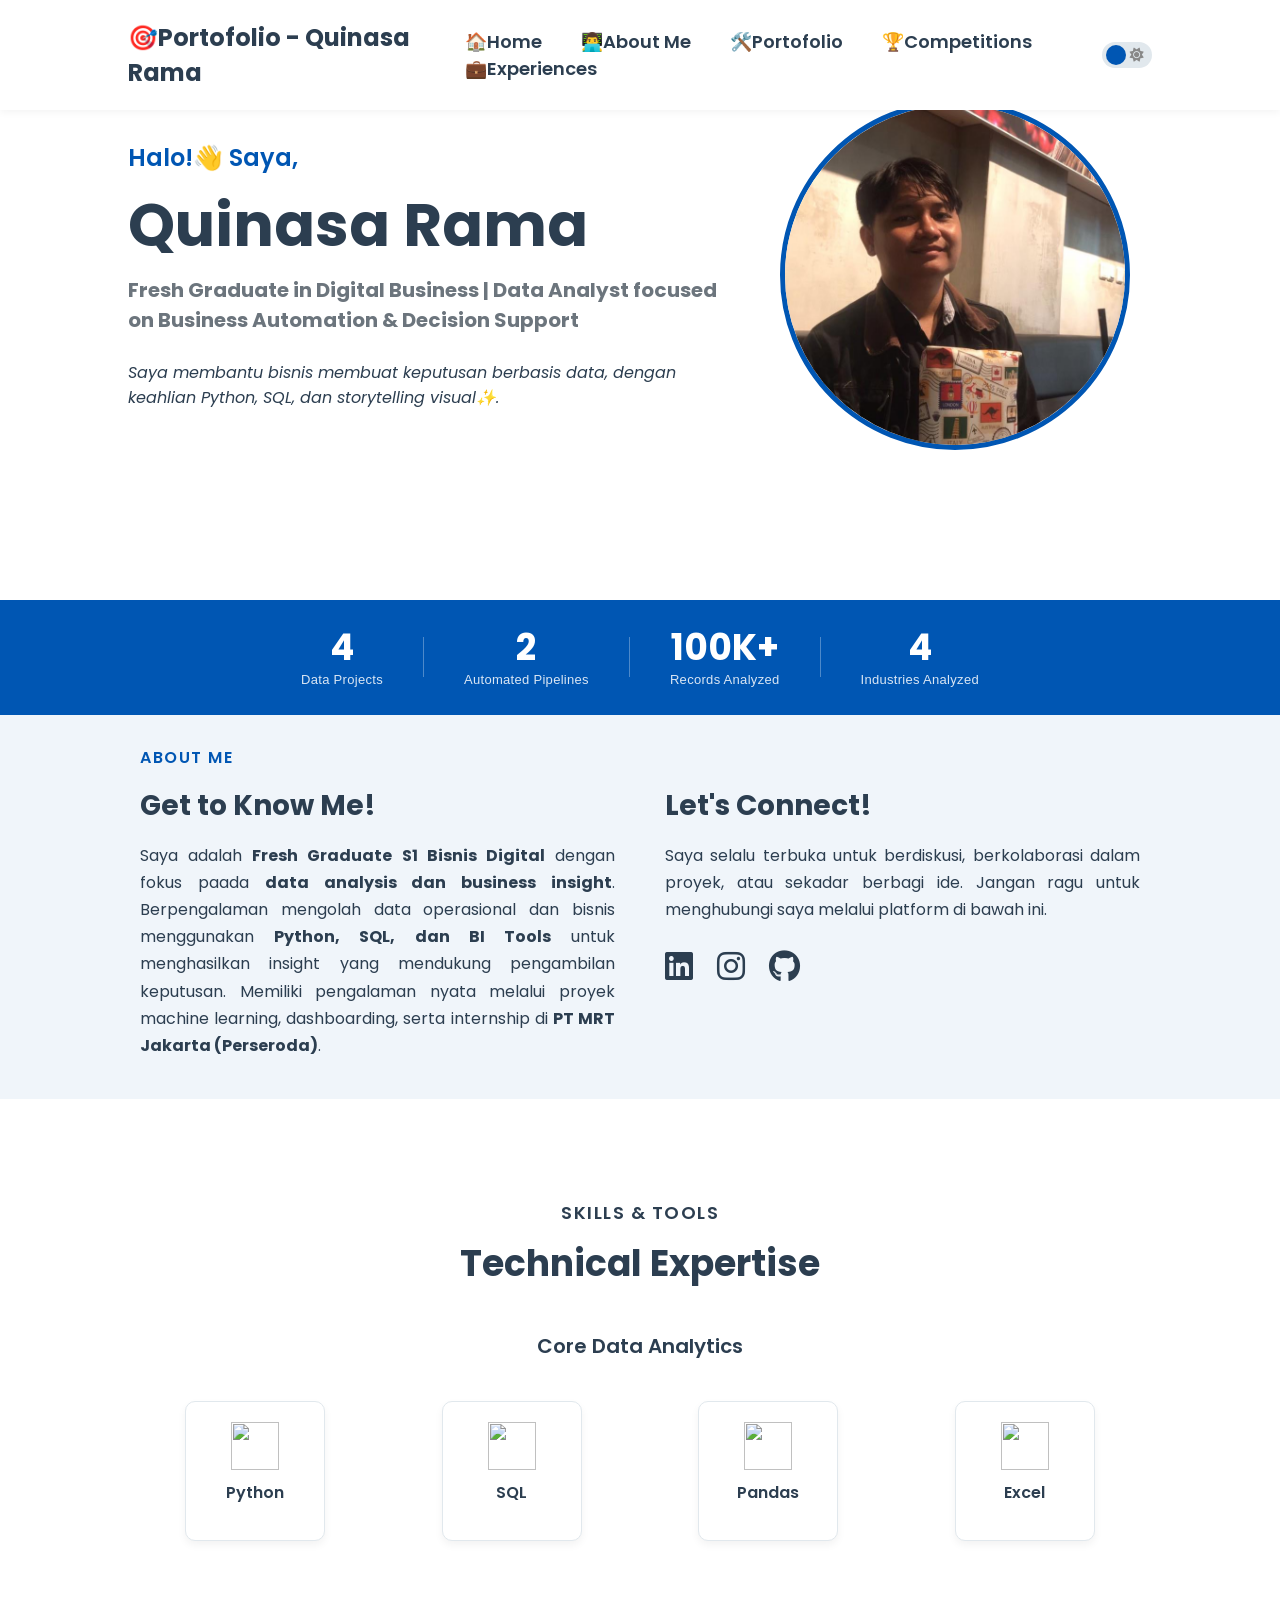
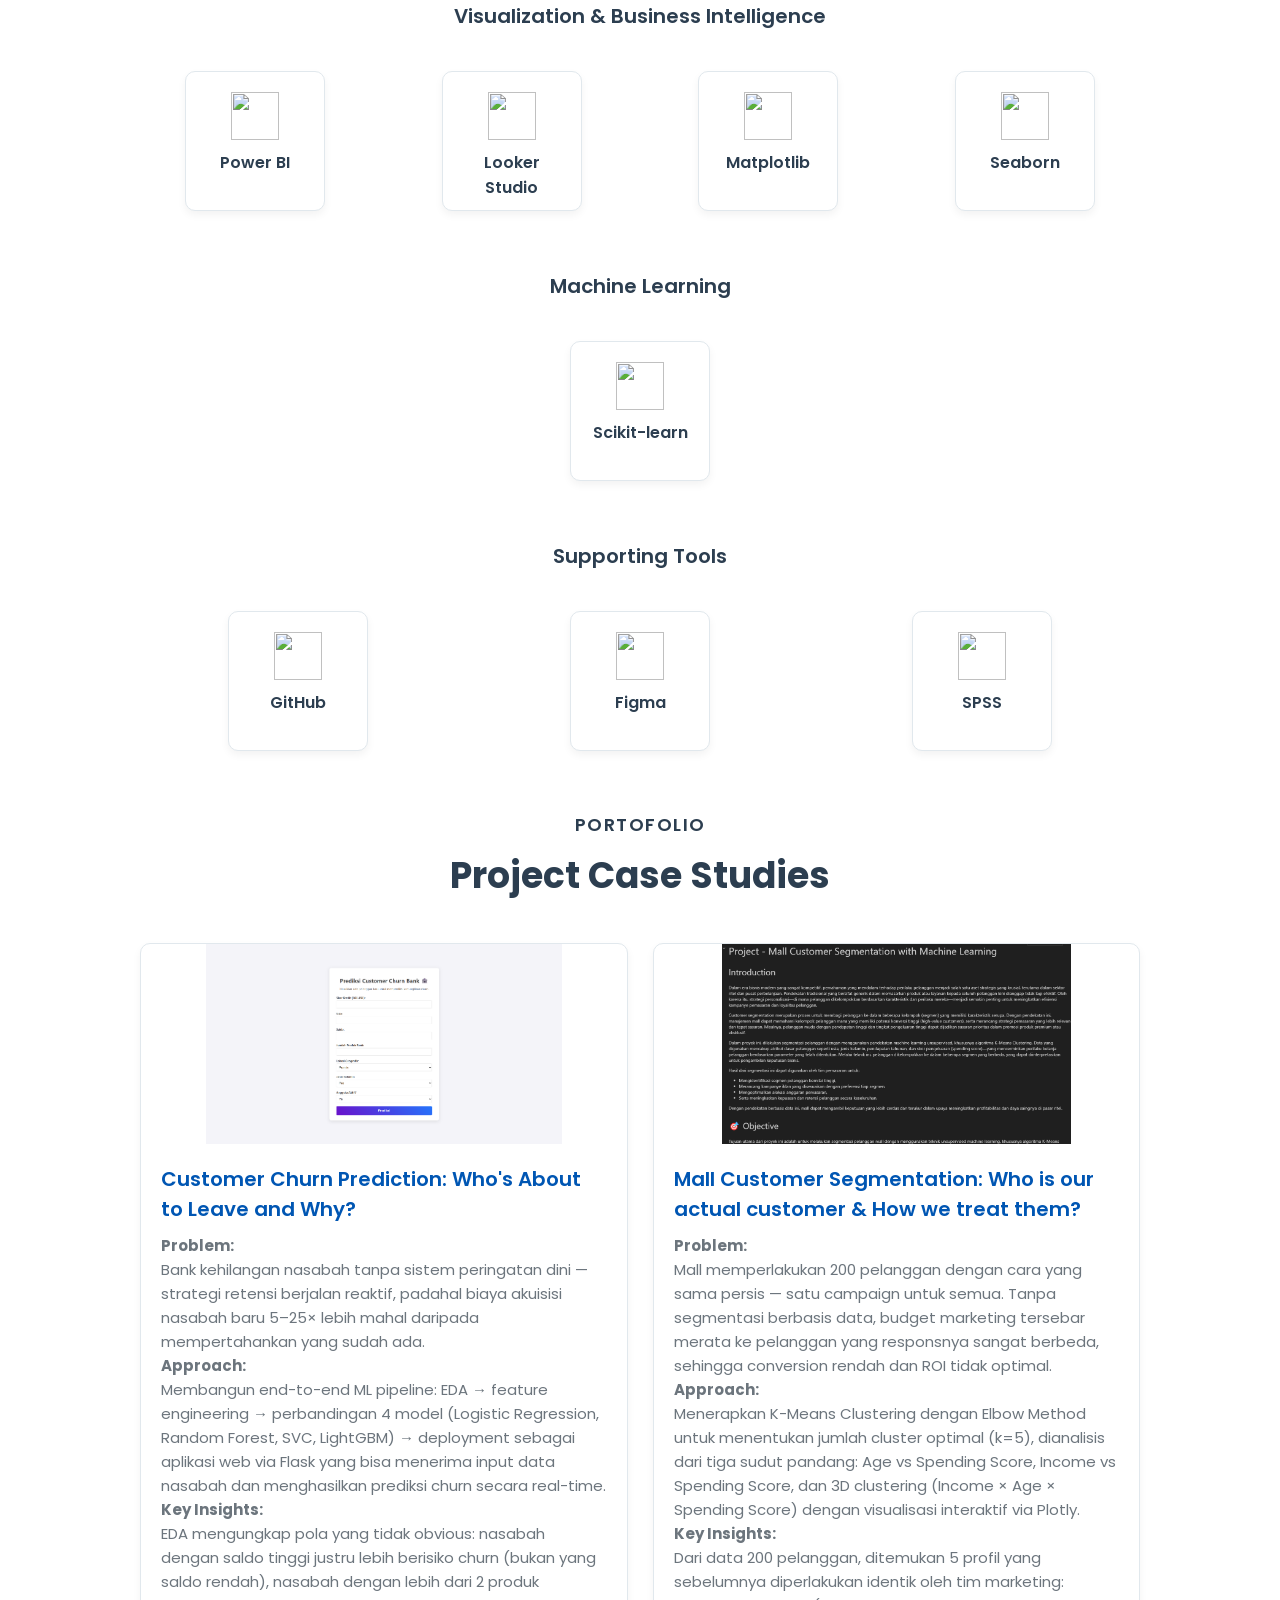
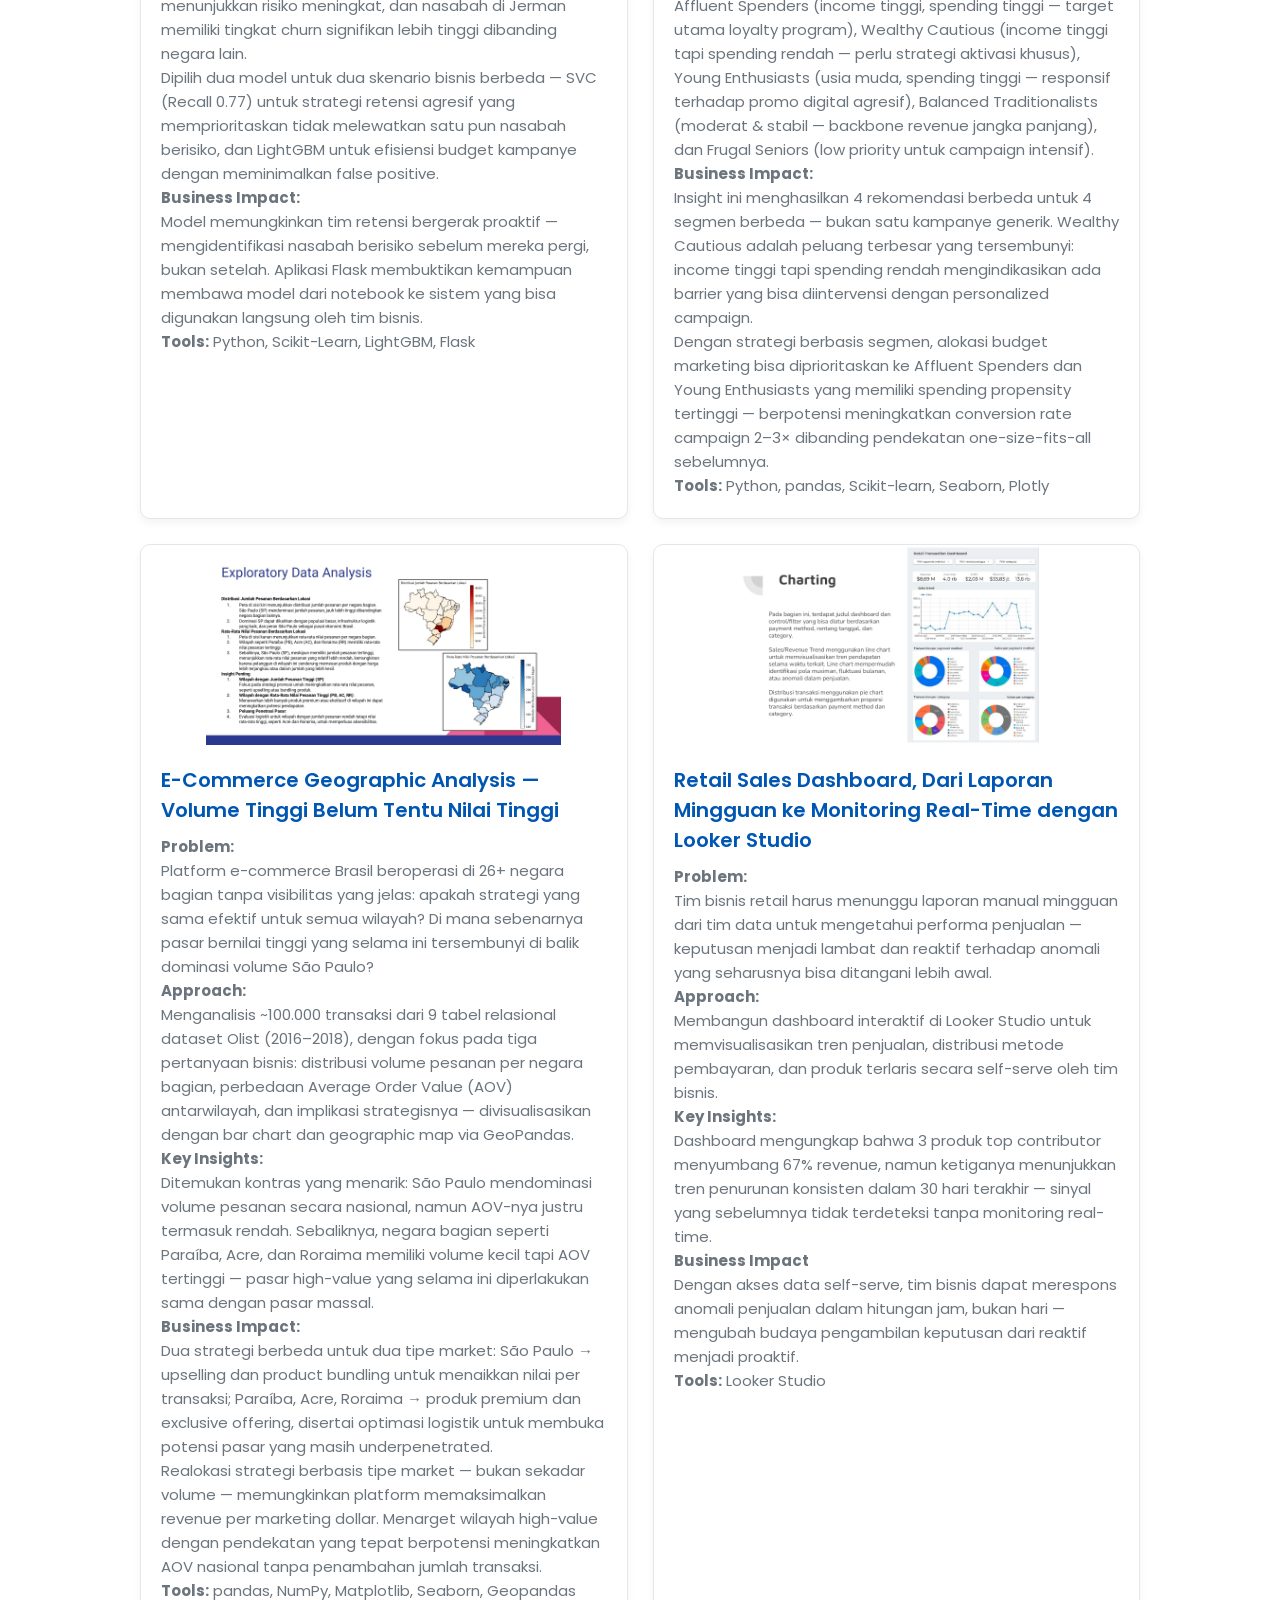
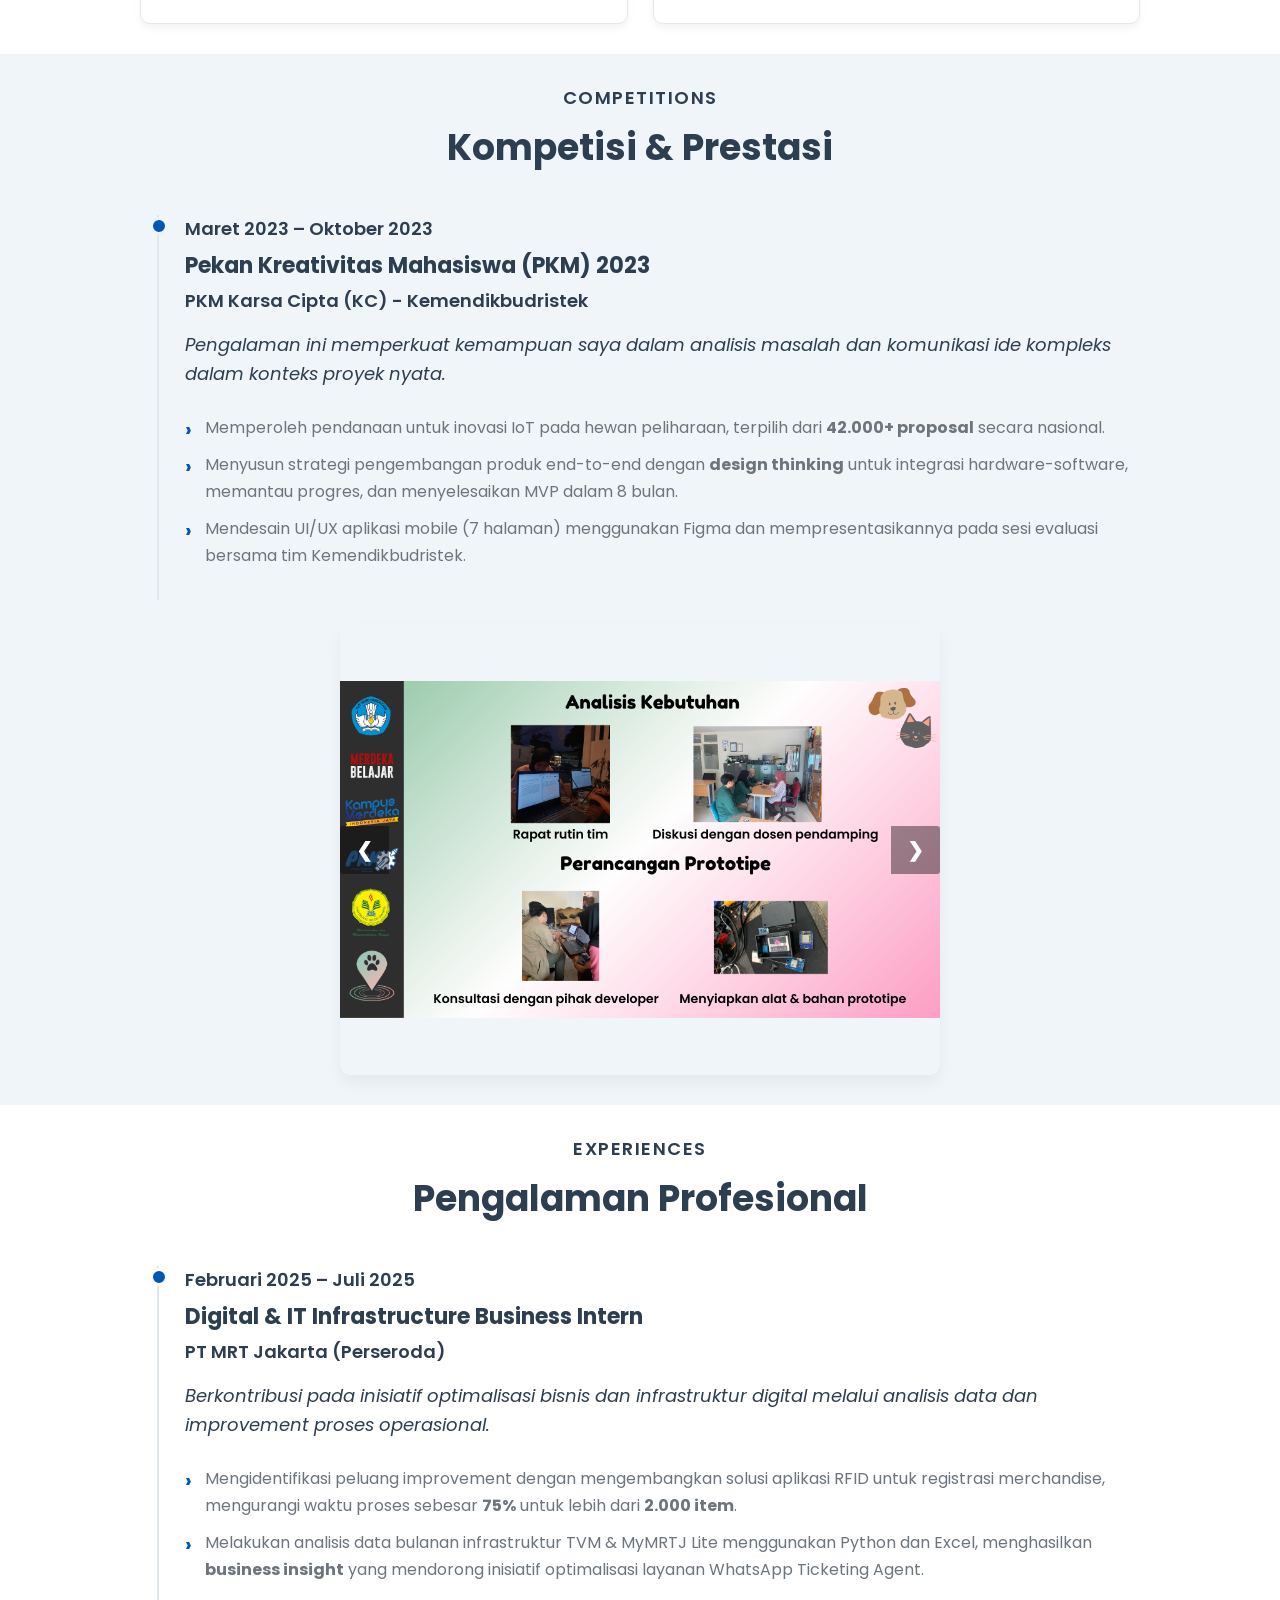
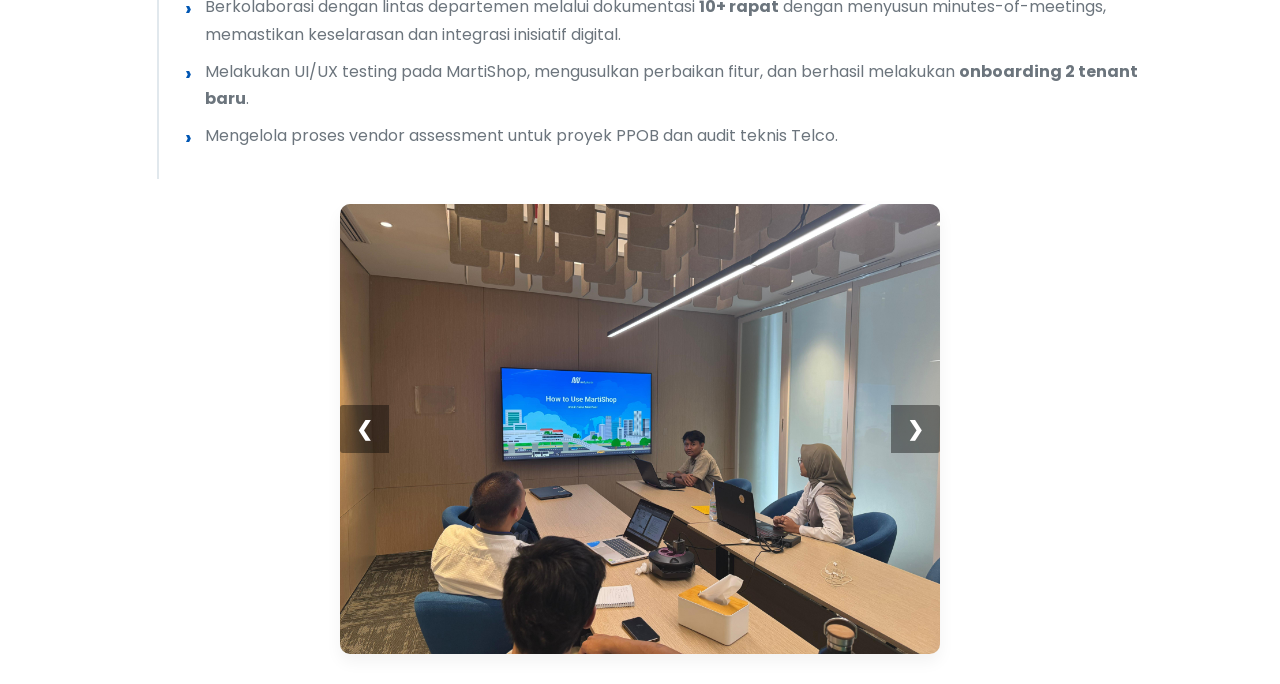
==== commit 31adea28: "Update portfolio content" ====
--- a/index.html
+++ b/index.html
@@ -46,6 +46,31 @@
         </div>
     </section>
 
+    <!-- STATS STRIP -->
+    <section id="showcase" class="stats-strip-section">
+        <div class="stats-strip">
+            <div class="stat-item">
+                <span class="stat-number">4</span>
+                <span class="stat-label">Data Projects</span>
+            </div>
+            <div class="stat-divider"></div>
+            <div class="stat-item">
+                <span class="stat-number">2</span>
+                <span class="stat-label">Automated Pipelines</span>
+            </div>
+            <div class="stat-divider"></div>
+            <div class="stat-item">
+                <span class="stat-number">100K+</span>
+                <span class="stat-label">Records Analyzed</span>
+            </div>
+            <div class="stat-divider"></div>
+            <div class="stat-item">
+                <span class="stat-number">4</span>
+                <span class="stat-label">Industries Analyzed</span>
+            </div>
+        </div>
+    </section>
+
     <section id="about" class="section">
         <div class="section-wrapper">
             <p class="section-super-header">ABOUT ME</p>
@@ -167,7 +192,15 @@
 
                 <!-- PROJECT 1: Customer Churn -->
                 <div class="project-card">
-                    <img src="images/foto-1.png" alt="Screenshot Proyek 1">
+                    <!-- <div class="featured-badge">⭐ Featured Project</div> -->
+                    <div class="project-thumb-wrap" onclick="openLightbox([
+                        {src:'images/foto-1.png', caption:'Customer Churn — Model Overview'},
+                        {src:'images/foto-1b.png', caption:'Customer Churn — Model Comparison'},
+                        {src:'images/foto-1c.png', caption:'Customer Churn — Flask App'}
+                    ])">
+                        <img src="images/foto-1.png" alt="Customer Churn Preview" class="project-thumb">
+                        <div class="thumb-overlay"><i class="fas fa-images"></i> 3 Photos</div>
+                    </div>
                     <div class="project-info">
                         <h3>
                             <a href="https://github.com/1sleep231/Customer_Churn" target="_blank">
@@ -176,57 +209,70 @@
                         </h3>
 
                         <p><strong>Problem:</strong><br>
-                            Bank kehilangan nasabah tanpa tahu siapa yang berisiko pergi atau faktor apa yang mendorongnya,
-                            sehingga membuat program retensi berjalan buta dan tidak efisien.
+                            Bank kehilangan nasabah tanpa sistem peringatan dini — strategi retensi berjalan reaktif,
+                            padahal biaya akuisisi nasabah baru 5–25× lebih mahal daripada mempertahankan yang sudah ada.
                         </p>
 
                         <p><strong>Approach:</strong><br>
-                            Membangun model klasifikasi (Random Forest & Logistic Regression) menggunakan Python dan Scikit-learn, 
-                            dengan feature engineering dari 10+ variabel perilaku nasabah untuk memprediksi probabilitas churn per individu.
+                            Membangun end-to-end ML pipeline: EDA → feature engineering → perbandingan 4 model (Logistic Regression, Random Forest, SVC, LightGBM)
+                            → deployment sebagai aplikasi web via Flask yang bisa menerima input data nasabah dan menghasilkan prediksi churn secara real-time.
                         </p>
 
                         <p><strong>Key Insights:</strong><br>
-                            Nasabah dengan tenure kurang dari 2 tahun dan frekuensi transaksi rendah memiliki probabilitas churn 3 kali lebih tinggi. 
-                            Model mencapai akurasi 86% dengan AUC-ROC 0.89, artinya model mampu memprioritaskan nasabah berisiko secara andal.
+                            EDA mengungkap pola yang tidak obvious: nasabah dengan saldo tinggi justru lebih berisiko churn (bukan yang saldo rendah),
+                            nasabah dengan lebih dari 2 produk menunjukkan risiko meningkat, dan nasabah di Jerman memiliki tingkat churn signifikan lebih tinggi dibanding negara lain.
+                            <br>
+                            Dipilih dua model untuk dua skenario bisnis berbeda — SVC (Recall 0.77) untuk strategi retensi agresif yang memprioritaskan tidak melewatkan satu pun nasabah berisiko,
+                            dan LightGBM untuk efisiensi budget kampanye dengan meminimalkan false positive.
                         </p>
                         
                         <p><strong>Business Impact:</strong><br>
-                            Dengan menarget 20% nasabah berisiko tinggi terlebih dahulu, bank dapat mengalokasikan budget retensi secara efisien, 
-                            sehingga mengurangi ketergantungan pada akuisisi nasabah baru yang biayanya 5 kali lebih mahal.
-                        </p>
-
-                        <p><strong>Tools:</strong> Python, Pandas, Scikit-learn</p>
+                            Model memungkinkan tim retensi bergerak proaktif — mengidentifikasi nasabah berisiko sebelum mereka pergi, bukan setelah.
+                            Aplikasi Flask membuktikan kemampuan membawa model dari notebook ke sistem yang bisa digunakan langsung oleh tim bisnis.
+                        </p>
+
+                        <p><strong>Tools:</strong> Python, Scikit-Learn, LightGBM, Flask</p>
                     </div>
                 </div>
 
                 <!-- PROJECT 2: Mall Customer Segmentation -->
                 <div class="project-card">
-                    <img src="images/foto-2.png" alt="Screenshot Proyek 2">
+                    <div class="project-thumb-wrap" onclick="openLightbox([
+                        {src:'images/foto-2.png', caption:'Mall Segmentation — Cluster Overview'},
+                        {src:'images/foto-2b.png', caption:'Mall Segmentation — 3D Visualization'},
+                        {src:'images/foto-2c.png', caption:'Mall Segmentation — Segment Profiles'}
+                    ])">
+                        <img src="images/foto-2.png" alt="Mall Segmentation Preview" class="project-thumb">
+                        <div class="thumb-overlay"><i class="fas fa-images"></i> 3 Photos</div>
+                    </div>
                     <div class="project-info">
                         <h3>
                             <a href="https://github.com/1sleep231/Customer_Segmen" target="_blank">
-                                Mall Customer Segmentation: Who is our actual customer?
+                                Mall Customer Segmentation: Who is our actual customer & How we treat them?
                             </a>
                         </h3>
 
                         <p><strong>Problem:</strong><br>
-                            Mall menjalankan program promosi yang sama untuk semua pelanggan. 
-                            Pendekatan one-size-fits-all menyebabkan konversi rendah dan anggaran marketing tidak efisien.
+                            Mall memperlakukan 200 pelanggan dengan cara yang sama persis — satu campaign untuk semua.
+                            Tanpa segmentasi berbasis data, budget marketing tersebar merata ke pelanggan yang responsnya sangat berbeda, sehingga conversion rendah dan ROI tidak optimal.
                         </p> 
 
                         <p><strong>Approach:</strong><br>
-                            Menerapkan K-Means Clustering untuk mengelompokkan 200 pelanggan berdasarkan pendapatan tahunan, usia, dan spending score, 
-                            dilengkapi visualisasi interaktif untuk interpretasi segmen.
+                            Menerapkan K-Means Clustering dengan Elbow Method untuk menentukan jumlah cluster optimal (k=5), dianalisis dari tiga sudut pandang: Age vs Spending Score, Income vs Spending Score,
+                            dan 3D clustering (Income × Age × Spending Score) dengan visualisasi interaktif via Plotly.
                         </p>
 
                         <p><strong>Key Insights:</strong><br>
-                            Ditemukan 5 segmen distinct yang sebelumnya diperlakukan sama oleh tim marketing. Segmen "High Earner, Low Spender" mengindikasikan potensi upsell terbesar, 
-                            sementara "Young High Spender" adalah target prioritas untuk loyalty program.
+                            Dari data 200 pelanggan, ditemukan 5 profil yang sebelumnya diperlakukan identik oleh tim marketing: Affluent Spenders (income tinggi, spending tinggi
+                            — target utama loyalty program), Wealthy Cautious (income tinggi tapi spending rendah — perlu strategi aktivasi khusus), Young Enthusiasts (usia muda, spending tinggi — responsif terhadap promo digital agresif), Balanced Traditionalists (moderat & stabil — backbone revenue jangka panjang), dan Frugal Seniors (low priority untuk campaign intensif).
                         </p>
 
                         <p><strong>Business Impact:</strong><br>
-                            Strategi marketing berbasis segmen berpotensi meningkatkan conversion rate campaign hingga 2 sampai 3 kali dibanding pendekatan sebelumnya, 
-                            dengan alokasi budget yang lebih tepat sasaran per kelompok pelanggan.
+                           Insight ini menghasilkan 4 rekomendasi berbeda untuk 4 segmen berbeda — bukan satu kampanye generik. Wealthy Cautious adalah peluang terbesar yang tersembunyi:
+                           income tinggi tapi spending rendah mengindikasikan ada barrier yang bisa diintervensi dengan personalized campaign.
+                            <br>
+                           Dengan strategi berbasis segmen, alokasi budget marketing bisa diprioritaskan ke Affluent Spenders dan Young Enthusiasts yang memiliki spending propensity tertinggi
+                           — berpotensi meningkatkan conversion rate campaign 2–3× dibanding pendekatan one-size-fits-all sebelumnya.
                         </p>
 
                         <p><strong>Tools:</strong> Python, pandas, Scikit-learn, Seaborn, Plotly</p>
@@ -235,32 +281,42 @@
 
                 <!-- PROJECT 3: E-COMMERCE DATASET ANALYSIS -->
                 <div class="project-card">
-                    <img src="images/foto-4.jpg" alt="Screenshot Proyek 3">
+                    <div class="project-thumb-wrap" onclick="openLightbox([
+                        {src:'images/foto-4.jpg', caption:'E-Commerce — Geographic Map'},
+                        {src:'images/foto-4b.png', caption:'E-Commerce — AOV by State'},
+                        {src:'images/foto-4c.png', caption:'E-Commerce — Order Distribution'}
+                    ])">
+                        <img src="images/foto-4.jpg" alt="E-Commerce Preview" class="project-thumb">
+                        <div class="thumb-overlay"><i class="fas fa-images"></i> 3 Photos</div>
+                    </div>
                     <div class="project-info">
                         <h3>
                             <a href="https://colab.research.google.com/drive/1P2NYQGAVuozA3Fe0CVC28eGYEHDxuntU?usp=sharing" target="_blank">
-                                E-commerce Regional Analysis: Uncovering Hidden Revenue Opportunities in Brazil's Underpenetrated Markets
+                                E-Commerce Geographic Analysis — Volume Tinggi Belum Tentu Nilai Tinggi
                             </a>
                         </h3>
 
                         <p><strong>Problem:</strong><br>
-                            Perusahaan e-commerce yang beroperasi di 26 negara bagian Brazil tidak memiliki visibilitas: 
-                            wilayah mana yang underserved dan di mana opportunity revenue terbesar yang belum dioptimalkan?
+                           Platform e-commerce Brasil beroperasi di 26+ negara bagian tanpa visibilitas yang jelas:
+                           apakah strategi yang sama efektif untuk semua wilayah? Di mana sebenarnya pasar bernilai tinggi yang selama ini tersembunyi di balik dominasi volume São Paulo?
                         </p>
 
                         <p><strong>Approach:</strong><br>
-                            Menganalisis 100.000+ transaksi (2016–2018) dengan pemetaan geografis, analisis distribusi nilai pesanan per wilayah, 
-                            dan perbandingan Average Order Value (AOV) antarnegara bagian.
+                           Menganalisis ~100.000 transaksi dari 9 tabel relasional dataset Olist (2016–2018), dengan fokus pada tiga pertanyaan bisnis: distribusi volume
+                           pesanan per negara bagian, perbedaan Average Order Value (AOV) antarwilayah, dan implikasi strategisnya — divisualisasikan dengan bar chart dan geographic map via GeoPandas.
                         </p>
 
                         <p><strong>Key Insights:</strong><br>
-                            São Paulo mendominasi volume pesanan (43% dari total), namun negara bagian seperti Roraima dan Amapá menunjukkan AOV 20–35% lebih tinggi, 
-                            pasar yang underpenetrated dengan spending power tersembunyi yang selama ini diabaikan.
+                            Ditemukan kontras yang menarik: São Paulo mendominasi volume pesanan secara nasional, namun AOV-nya justru termasuk rendah.
+                            Sebaliknya, negara bagian seperti Paraíba, Acre, dan Roraima memiliki volume kecil tapi AOV tertinggi — pasar high-value yang selama ini diperlakukan sama dengan pasar massal.
                         </p>
 
                         <p><strong>Business Impact:</strong><br>
-                            Rekomendasi: realokasi anggaran iklan ke negara bagian high-AOV berpotensi meningkatkan revenue per marketing dollar tanpa penambahan budget, 
-                                pertumbuhan efisien berbasis data wilayah.
+                            Dua strategi berbeda untuk dua tipe market: São Paulo → upselling dan product bundling untuk menaikkan nilai per transaksi;
+                            Paraíba, Acre, Roraima → produk premium dan exclusive offering, disertai optimasi logistik untuk membuka potensi pasar yang masih underpenetrated.
+                            <br>
+                            Realokasi strategi berbasis tipe market — bukan sekadar volume — memungkinkan platform memaksimalkan revenue per marketing dollar.
+                            Menarget wilayah high-value dengan pendekatan yang tepat berpotensi meningkatkan AOV nasional tanpa penambahan jumlah transaksi.
                         </p>
 
                         <p><strong>Tools:</strong> pandas, NumPy, Matplotlib, Seaborn, Geopandas</p>
@@ -269,7 +325,14 @@
 
                 <!-- PROJECT 4: DASHBOARDING -->
                 <div class="project-card">
-                    <img src="images/foto-3.png" alt="Screenshot Proyek 4">
+                    <div class="project-thumb-wrap" onclick="openLightbox([
+                        {src:'images/foto-3.png', caption:'Retail Dashboard — Main View'},
+                        {src:'images/foto-3b.png', caption:'Retail Dashboard — Sales Trend'},
+                        {src:'images/foto-3c.png', caption:'Retail Dashboard — Product Performance'}
+                    ])">
+                        <img src="images/foto-3.png" alt="Dashboard Preview" class="project-thumb">
+                        <div class="thumb-overlay"><i class="fas fa-images"></i> 3 Photos</div>
+                    </div>
                     <div class="project-info">
                         <h3>
                             <a href="https://lookerstudio.google.com/reporting/5a86ac63-e482-47c2-8916-60b518606515" target="_blank">
@@ -374,6 +437,7 @@
                     <div class="slider">
                         <img src="images/mrt_foto1.jpeg" alt="Pengalaman di MRT Jakarta 1">
                         <img src="images/mrt_foto2.jpeg" alt="Pengalaman di MRT Jakarta 2">
+                        <img src="images/mrt_foto3.jpeg" alt="Pengalaman di MRT Jakarta 3">
                     </div>
                     <button class="prev-button">&#10094;</button>
                     <button class="next-button">&#10095;</button>
@@ -381,6 +445,22 @@
             </div>
         </div>
     </section>
+
+    <!-- LIGHTBOX MODAL -->
+    <div id="lightbox" class="lightbox-overlay" onclick="closeLightboxOnBg(event)">
+        <div class="lightbox-modal">
+            <button class="lightbox-close" onclick="closeLightbox()"><i class="fas fa-times"></i></button>
+            <button class="lightbox-prev" onclick="lightboxNav(-1)"><i class="fas fa-chevron-left"></i></button>
+            <button class="lightbox-next" onclick="lightboxNav(1)"><i class="fas fa-chevron-right"></i></button>
+            <div class="lightbox-img-wrap">
+                <img id="lightbox-img" src="" alt="">
+            </div>
+            <div class="lightbox-footer">
+                <p id="lightbox-caption"></p>
+                <span id="lightbox-counter"></span>
+            </div>
+        </div>
+    </div>
 
     <script>
         document.addEventListener('DOMContentLoaded', function() {
@@ -405,33 +485,73 @@
             }
 
             function showSlide(n) {
-                if (n >= totalSlides) {
-                    slideIndex = 0;
-                } else if (n < 0) {
-                    slideIndex = totalSlides - 1;
-                } else {
-                    slideIndex = n;
-                }
+                if (n >= totalSlides) { slideIndex = 0; }
+                else if (n < 0) { slideIndex = totalSlides - 1; }
+                else { slideIndex = n; }
                 slider.style.transform = 'translateX(' + (-slideIndex * 100) + '%)';
             }
 
-            prevButton.addEventListener('click', function() {
-                showSlide(slideIndex - 1);
-            });
-
-            nextButton.addEventListener('click', function() {
-                showSlide(slideIndex + 1);
-            });
-
+            prevButton.addEventListener('click', function() { showSlide(slideIndex - 1); });
+            nextButton.addEventListener('click', function() { showSlide(slideIndex + 1); });
             showSlide(0);
         }
+
+        // ===== LIGHTBOX =====
+        let lbImages = [];
+        let lbIndex = 0;
+
+        function openLightbox(images) {
+            lbImages = images;
+            lbIndex = 0;
+            renderLightbox();
+            document.getElementById('lightbox').classList.add('active');
+            document.body.style.overflow = 'hidden';
+        }
+
+        function closeLightbox() {
+            document.getElementById('lightbox').classList.remove('active');
+            document.body.style.overflow = '';
+        }
+
+        function closeLightboxOnBg(e) {
+            if (e.target === document.getElementById('lightbox')) closeLightbox();
+        }
+
+        function lightboxNav(dir) {
+            lbIndex = (lbIndex + dir + lbImages.length) % lbImages.length;
+            renderLightbox();
+        }
+
+        function renderLightbox() {
+            const img = document.getElementById('lightbox-img');
+            const caption = document.getElementById('lightbox-caption');
+            const counter = document.getElementById('lightbox-counter');
+            img.style.opacity = '0';
+            setTimeout(() => {
+                img.src = lbImages[lbIndex].src;
+                img.onload = () => { img.style.opacity = '1'; };
+                caption.textContent = lbImages[lbIndex].caption;
+                counter.textContent = (lbIndex + 1) + ' / ' + lbImages.length;
+                const prev = document.querySelector('.lightbox-prev');
+                const next = document.querySelector('.lightbox-next');
+                prev.style.display = lbImages.length <= 1 ? 'none' : '';
+                next.style.display = lbImages.length <= 1 ? 'none' : '';
+            }, 150);
+        }
+
+        document.addEventListener('keydown', function(e) {
+            const lb = document.getElementById('lightbox');
+            if (!lb.classList.contains('active')) return;
+            if (e.key === 'Escape') closeLightbox();
+            if (e.key === 'ArrowRight') lightboxNav(1);
+            if (e.key === 'ArrowLeft') lightboxNav(-1);
+        });
     </script>
     
     <script>
     // Dark mode toggle logic
         const darkSwitch = document.getElementById('darkSwitch');
         const body = document.body;
-        // Load preference
         if(localStorage.getItem('dark-mode') === 'enabled'){
             body.classList.add('dark-mode');
             if(darkSwitch) darkSwitch.checked = true;
--- a/style.css
+++ b/style.css
@@ -578,3 +578,218 @@
     width: 140px;
     height: 140px;
 }
+
+/* ===== STATS STRIP ===== */
+.stats-strip-section {
+    background-color: var(--accent);
+    width: 100%;
+}
+
+.stats-strip {
+    display: flex;
+    align-items: center;
+    justify-content: center;
+    flex-wrap: wrap;
+    padding: 28px 10%;
+    max-width: 1200px;
+    margin: 0 auto;
+    gap: 0;
+}
+
+.stat-item {
+    display: flex;
+    flex-direction: column;
+    align-items: center;
+    padding: 0 40px;
+    text-align: center;
+}
+
+.stat-number {
+    font-size: 36px;
+    font-weight: 700;
+    color: #ffffff;
+    line-height: 1.1;
+}
+
+.stat-label {
+    font-size: 13px;
+    font-weight: 500;
+    color: rgba(255, 255, 255, 0.85);
+    margin-top: 4px;
+    letter-spacing: 0.3px;
+}
+
+.stat-divider {
+    width: 1px;
+    height: 40px;
+    background: rgba(255, 255, 255, 0.3);
+}
+
+/* ===== FEATURED BADGE ===== */
+.project-card {
+    position: relative;
+}
+
+.featured-badge {
+    position: absolute;
+    top: 12px;
+    left: 12px;
+    background: var(--accent);
+    color: #ffffff;
+    font-size: 12px;
+    font-weight: 700;
+    padding: 4px 12px;
+    border-radius: 20px;
+    z-index: 10;
+    letter-spacing: 0.5px;
+    box-shadow: 0 2px 8px rgba(0,0,0,0.2);
+}
+
+/* ===== PROJECT THUMBNAIL WITH HOVER OVERLAY ===== */
+.project-thumb-wrap {
+    position: relative;
+    width: 100%;
+    height: 200px;
+    overflow: hidden;
+    cursor: pointer;
+    border-radius: 10px 10px 0 0;
+}
+
+.project-thumb {
+    width: 100%;
+    height: 100%;
+    object-fit: cover;
+    transition: transform 0.35s ease;
+    display: block;
+}
+
+.project-thumb-wrap:hover .project-thumb {
+    transform: scale(1.05);
+}
+
+.thumb-overlay {
+    position: absolute;
+    bottom: 0;
+    left: 0;
+    right: 0;
+    background: linear-gradient(transparent, rgba(0,0,0,0.65));
+    color: #fff;
+    font-size: 13px;
+    font-weight: 600;
+    padding: 24px 14px 10px;
+    opacity: 0;
+    transition: opacity 0.3s ease;
+    letter-spacing: 0.3px;
+}
+
+.project-thumb-wrap:hover .thumb-overlay {
+    opacity: 1;
+}
+
+.thumb-overlay i {
+    margin-right: 6px;
+}
+
+/* ===== LIGHTBOX ===== */
+.lightbox-overlay {
+    display: none;
+    position: fixed;
+    inset: 0;
+    background: rgba(0, 0, 0, 0.88);
+    z-index: 9999;
+    align-items: center;
+    justify-content: center;
+}
+
+.lightbox-overlay.active {
+    display: flex;
+}
+
+.lightbox-modal {
+    position: relative;
+    max-width: 900px;
+    width: 92vw;
+    display: flex;
+    flex-direction: column;
+    align-items: center;
+}
+
+.lightbox-img-wrap {
+    width: 100%;
+    max-height: 72vh;
+    display: flex;
+    align-items: center;
+    justify-content: center;
+    border-radius: 10px;
+    overflow: hidden;
+    background: #111;
+}
+
+#lightbox-img {
+    max-width: 100%;
+    max-height: 72vh;
+    object-fit: contain;
+    border-radius: 8px;
+    transition: opacity 0.15s ease;
+}
+
+.lightbox-footer {
+    display: flex;
+    align-items: center;
+    justify-content: space-between;
+    width: 100%;
+    padding: 12px 4px 0;
+}
+
+#lightbox-caption {
+    font-size: 14px;
+    color: rgba(255,255,255,0.8);
+    margin: 0;
+}
+
+#lightbox-counter {
+    font-size: 13px;
+    color: rgba(255,255,255,0.5);
+    white-space: nowrap;
+}
+
+.lightbox-close {
+    position: absolute;
+    top: -44px;
+    right: 0;
+    background: none;
+    border: none;
+    color: #fff;
+    font-size: 22px;
+    cursor: pointer;
+    padding: 6px 10px;
+    opacity: 0.7;
+    transition: opacity 0.2s;
+}
+
+.lightbox-close:hover { opacity: 1; }
+
+.lightbox-prev,
+.lightbox-next {
+    position: absolute;
+    top: 50%;
+    transform: translateY(-50%);
+    background: rgba(255,255,255,0.12);
+    border: none;
+    color: #fff;
+    font-size: 18px;
+    padding: 14px 16px;
+    cursor: pointer;
+    border-radius: 6px;
+    transition: background 0.2s;
+    z-index: 10;
+}
+
+.lightbox-prev { left: -60px; }
+.lightbox-next { right: -60px; }
+
+.lightbox-prev:hover,
+.lightbox-next:hover {
+    background: rgba(255,255,255,0.25);
+}
+
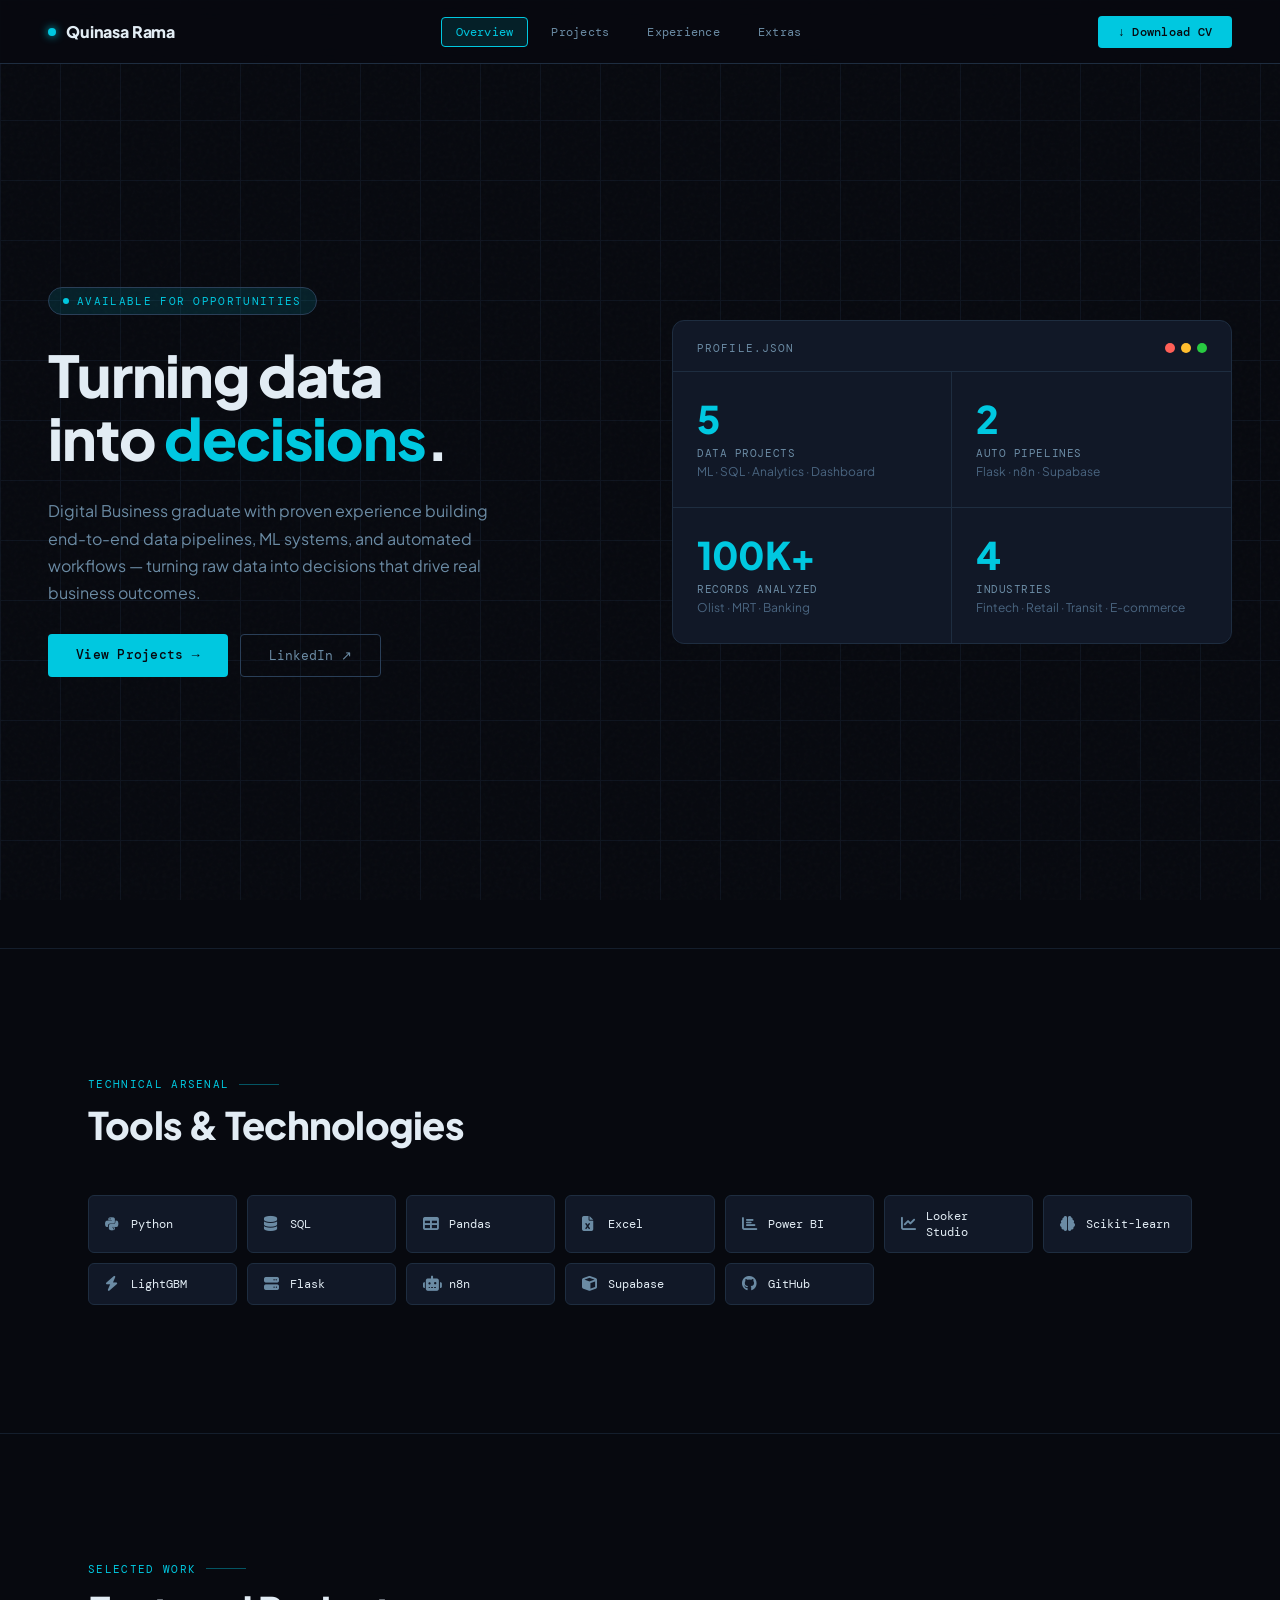
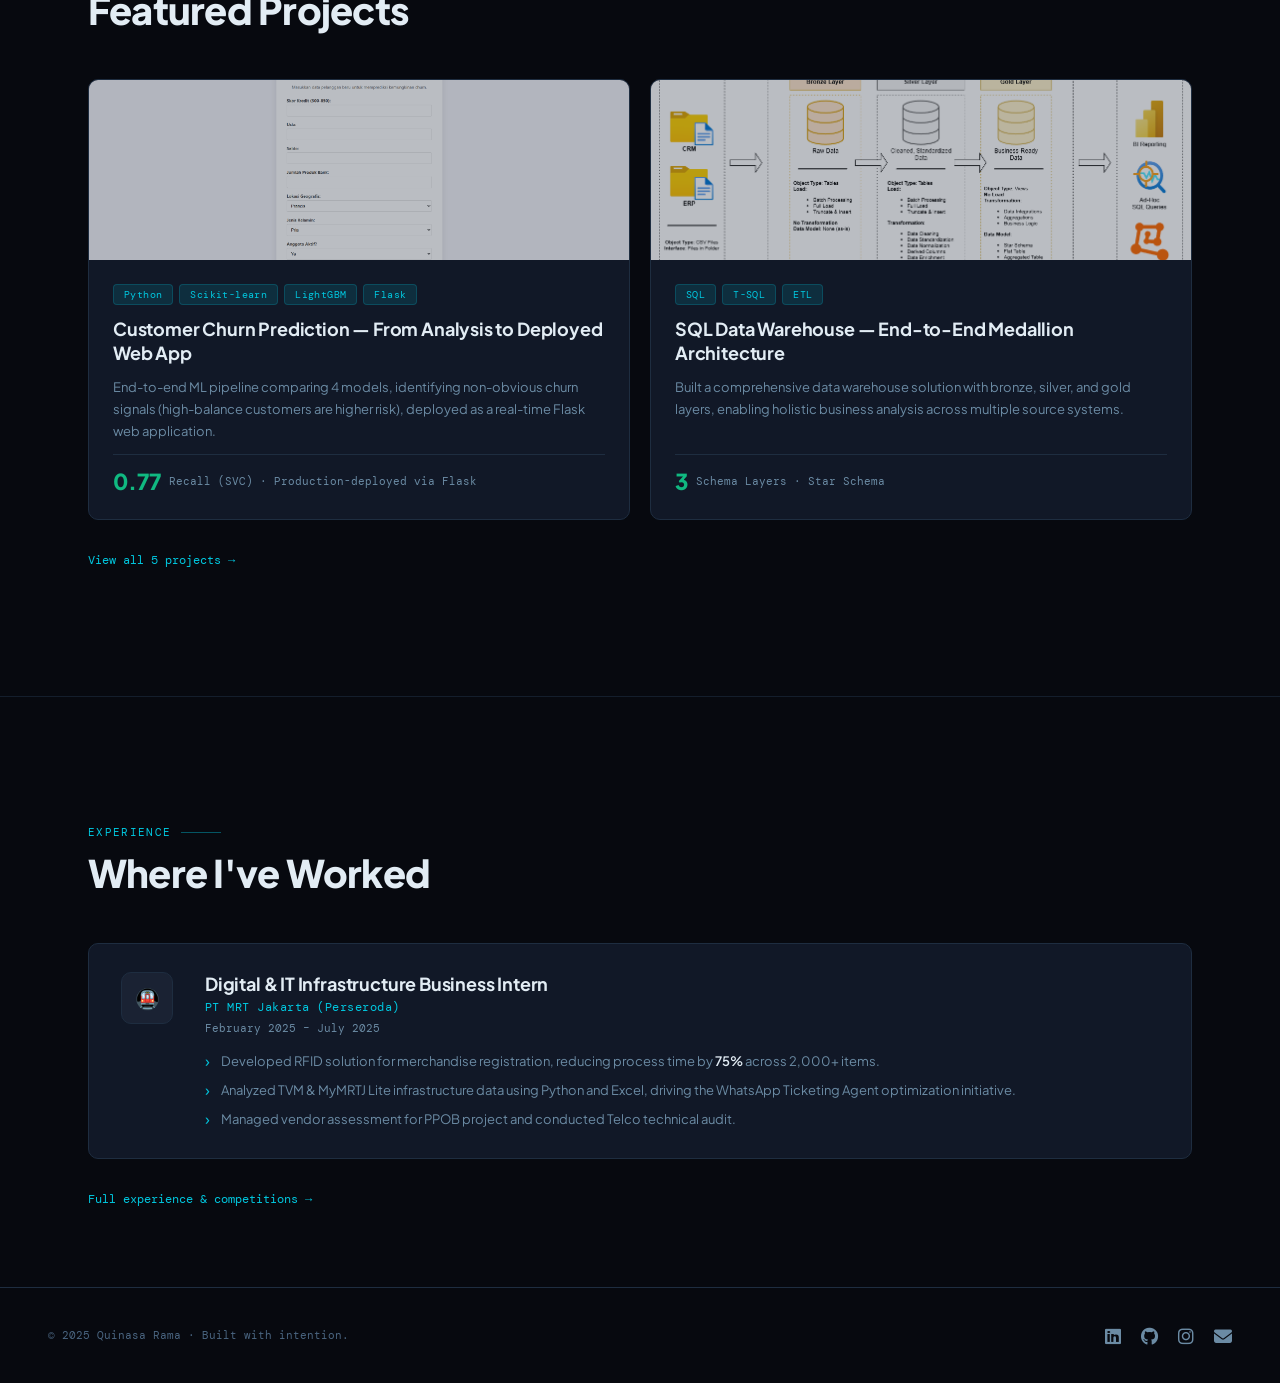
==== commit 0831547e: "Re-design Version" ====
--- a/index.html
+++ b/index.html
@@ -1,573 +1,218 @@
 <!DOCTYPE html>
 <html lang="id">
 <head>
-    <meta charset="UTF-8">
-    <meta name="viewport" content="width=device-width, initial-scale=1.0">
-    <title>Portofolio - Quinasa Rama</title>
-    <link rel="stylesheet" href="style.css">
-    <link rel="stylesheet" href="https://cdnjs.cloudflare.com/ajax/libs/font-awesome/6.5.2/css/all.min.css">
-    <link rel="preconnect" href="https://fonts.googleapis.com">
-    <link rel="preconnect" href="https://fonts.gstatic.com" crossorigin>
-    <link href="https://fonts.googleapis.com/css2?family=Poppins:wght@400;600;700&display=swap" rel="stylesheet">
-    <link rel="icon" href="images/favicon.ico" type="image/x-icon">
+  <meta charset="UTF-8" />
+  <meta name="viewport" content="width=device-width, initial-scale=1.0" />
+  <meta name="description" content="Data Analyst specializing in Python, SQL, ML, and automated data pipelines. Fresh graduate with hands-on project experience across fintech, retail, and e-commerce.">
+  <meta name="author" content="Quinasa Rama">
+  <meta property="og:title" content="Quinasa Rama — Data Analyst Portfolio">
+  <meta property="og:description" content="Data Analyst specializing in Python, SQL, ML, and automated data pipelines. Fresh graduate with hands-on project experience across fintech, retail, and e-commerce.">
+  <meta property="og:type" content="website">
+  <meta property="og:url" content="https://1sleep231.github.io/">
+  <title>Quinasa Rama — Data Analyst</title>
+  <link rel="preconnect" href="https://fonts.googleapis.com" />
+  <link rel="preconnect" href="https://fonts.gstatic.com" crossorigin />
+  <link href="https://fonts.googleapis.com/css2?family=Plus+Jakarta+Sans:wght@400;500;600;700;800&family=DM+Mono:wght@400;500&display=swap" rel="stylesheet" />
+  <link rel="stylesheet" href="https://cdnjs.cloudflare.com/ajax/libs/font-awesome/6.5.2/css/all.min.css" />
+  <link rel="stylesheet" href="style.css" />
 </head>
 <body>
 
-    <header class="header">
-        <a href="#home" class="logo">🎯Portofolio - Quinasa Rama</a>
-        <nav class="navbar">
-            <a href="#home">🏠Home</a>
-            <a href="#about">👨‍💻About Me</a>
-            <a href="#portfolio">🛠️Portofolio</a>
-            <a href="#competitions">🏆Competitions</a>
-            <a href="#experiences">💼Experiences</a>
-        </nav>
-         <div class="dark-mode-toggle">
-            <input type="checkbox" id="darkSwitch" />
-            <label for="darkSwitch" class="toggle-label">
-                <span class="toggle-ball"></span>
-                <i class="fas fa-moon"></i>
-                <i class="fas fa-sun"></i>
-            </label>
-        </div>
-    </header>
-
-    <section id="home" class="section">
-        <div class="home-container">
-            <div class="home-text">
-                <p class="greeting">Halo!👋 Saya,</p>
-                <h1>Quinasa Rama</h1>
-                <h2><strong>Fresh Graduate in Digital Business | Data Analyst focused on Business Automation & Decision Support</strong></h2>
-                <h><br><i>Saya membantu bisnis membuat keputusan berbasis data, dengan keahlian Python, SQL, dan storytelling visual✨.</br></i></h2>
-            </div>
-            <div class="home-photo">
-                <img src="images/home3.jpeg" alt="">
-            </div>
-        </div>
-    </section>
-
-    <!-- STATS STRIP -->
-    <section id="showcase" class="stats-strip-section">
-        <div class="stats-strip">
-            <div class="stat-item">
-                <span class="stat-number">4</span>
-                <span class="stat-label">Data Projects</span>
-            </div>
-            <div class="stat-divider"></div>
-            <div class="stat-item">
-                <span class="stat-number">2</span>
-                <span class="stat-label">Automated Pipelines</span>
-            </div>
-            <div class="stat-divider"></div>
-            <div class="stat-item">
-                <span class="stat-number">100K+</span>
-                <span class="stat-label">Records Analyzed</span>
-            </div>
-            <div class="stat-divider"></div>
-            <div class="stat-item">
-                <span class="stat-number">4</span>
-                <span class="stat-label">Industries Analyzed</span>
-            </div>
-        </div>
-    </section>
-
-    <section id="about" class="section">
-        <div class="section-wrapper">
-            <p class="section-super-header">ABOUT ME</p>
-            <div class="about-container">
-                <div class="about-column">
-                    <h2>Get to Know Me!</h2>
-                    <p>
-                        Saya adalah <strong>Fresh Graduate S1 Bisnis Digital</strong> dengan fokus paada
-                        <strong>data analysis dan business insight</strong>.
-                        Berpengalaman mengolah data operasional dan bisnis menggunakan <strong>Python, SQL, dan BI Tools</strong> untuk menghasilkan insight yang mendukung
-                        pengambilan keputusan.
-                        Memiliki pengalaman nyata melalui proyek machine learning, dashboarding, serta internship di <strong>PT MRT Jakarta (Perseroda)</strong>.
-                </div>
-                <div class="about-column">
-                    <h2>Let's Connect!</h2>
-                    <p>
-                        Saya selalu terbuka untuk berdiskusi, berkolaborasi dalam proyek, atau sekadar berbagi ide. Jangan ragu untuk menghubungi saya melalui platform di bawah ini.
-                    </p>
-                    <div class="social-icons">
-                        <a href="https://www.linkedin.com/in/quinasa-rama-63125a259/" target="_blank"><i class="fab fa-linkedin"></i></a>
-                        <a href="https://www.instagram.com/lyvisml/" target="_blank"><i class="fab fa-instagram"></i></a>
-                        <a href="https://github.com/1sleep231" target="_blank"><i class="fab fa-github"></i></a>
-                    </div>
-                </div>
-            </div>
-        </div>
-    </section>
-    
-    <section id="skills" class="section">
-        <div class="content">
-            <p class="section-super-header">SKILLS & TOOLS</p>
-            <h2>Technical Expertise</h2>
-
-            <div class="skills-wrapper">
-
-                <div class="skill-category">
-                    <h3>Core Data Analytics</h3>
-                    <div class="skills-grid">
-                        <div class="skill-card">
-                            <img src="https://cdn.jsdelivr.net/gh/devicons/devicon/icons/python/python-original.svg" class="skill-logo">
-                            <p>Python</p>
-                        </div>
-                        <div class="skill-card">
-                            <img src="https://cdn.jsdelivr.net/gh/devicons/devicon/icons/mysql/mysql-original.svg" class="skill-logo">
-                            <p>SQL</p>
-                        </div>
-                        <div class="skill-card">
-                            <img src="https://cdn.jsdelivr.net/gh/devicons/devicon/icons/pandas/pandas-original.svg" class="skill-logo">
-                            <p>Pandas</p>
-                        </div>
-                        <div class="skill-card">
-                            <img src="https://upload.wikimedia.org/wikipedia/commons/6/60/Microsoft_Office_Excel_%282025%E2%80%93present%29.svg" class="skill-logo">
-                            <p>Excel</p>
-                        </div>
-                    </div>
-                </div>
-
-                <div class="skill-category">
-                    <h3>Visualization & Business Intelligence</h3>
-                    <div class="skills-grid">
-                        <div class="skill-card">
-                            <img src="https://upload.wikimedia.org/wikipedia/commons/c/cf/New_Power_BI_Logo.svg" class="skill-logo">
-                            <p>Power BI</p>
-                        </div>
-                        <div class="skill-card">
-                            <img src="https://upload.wikimedia.org/wikipedia/commons/4/4c/Looker.svg" class="skill-logo">
-                            <p>Looker Studio</p>
-                        </div>
-                        <div class="skill-card">
-                            <img src="https://cdn.jsdelivr.net/gh/devicons/devicon/icons/matplotlib/matplotlib-original.svg" class="skill-logo">
-                            <p>Matplotlib</p>
-                        </div>
-                        <div class="skill-card">
-                            <img src="https://upload.wikimedia.org/wikipedia/commons/4/45/Logo-seaborn.png" class="skill-logo">
-                            <p>Seaborn</p>
-                        </div>
-                    </div>
-                </div>
-
-                <div class="skill-category">
-                    <h3>Machine Learning</h3>
-                    <div class="skills-grid">
-                        <div class="skill-card">
-                            <img src="https://scikit-learn.org/stable/_static/scikit-learn-logo-small.png" class="skill-logo">
-                            <p>Scikit-learn</p>
-                        </div>
-                    </div>
-                </div>
-
-                <div class="skill-category">
-                    <h3>Supporting Tools</h3>
-                    <div class="skills-grid">
-                        <div class="skill-card">
-                            <img src="https://cdn.jsdelivr.net/gh/devicons/devicon/icons/github/github-original.svg" class="skill-logo">
-                            <p>GitHub</p>
-                        </div>
-                        <div class="skill-card">
-                            <img src="https://cdn.jsdelivr.net/gh/devicons/devicon/icons/figma/figma-original.svg" class="skill-logo">
-                            <p>Figma</p>
-                        </div>
-                        <div class="skill-card">
-                            <img src="https://upload.wikimedia.org/wikipedia/commons/7/78/SPSS_An_IBM_Company_logo.svg" class="skill-logo">
-                            <p>SPSS</p>
-                        </div>
-                    </div>
-                </div>
-
-            </div>
-        </div>
-    </section>
-
-
-    <section id="portfolio" class="section">
-        <div class="content">
-            <p class="section-super-header">PORTOFOLIO</p>
-            <h2>Project Case Studies</h2>
-            
-            <div class="portfolio-grid">
-
-                <!-- PROJECT 1: Customer Churn -->
-                <div class="project-card">
-                    <!-- <div class="featured-badge">⭐ Featured Project</div> -->
-                    <div class="project-thumb-wrap" onclick="openLightbox([
-                        {src:'images/foto-1.png', caption:'Customer Churn — Model Overview'},
-                        {src:'images/foto-1b.png', caption:'Customer Churn — Model Comparison'},
-                        {src:'images/foto-1c.png', caption:'Customer Churn — Flask App'}
-                    ])">
-                        <img src="images/foto-1.png" alt="Customer Churn Preview" class="project-thumb">
-                        <div class="thumb-overlay"><i class="fas fa-images"></i> 3 Photos</div>
-                    </div>
-                    <div class="project-info">
-                        <h3>
-                            <a href="https://github.com/1sleep231/Customer_Churn" target="_blank">
-                                Customer Churn Prediction: Who's About to Leave and Why?
-                            </a>
-                        </h3>
-
-                        <p><strong>Problem:</strong><br>
-                            Bank kehilangan nasabah tanpa sistem peringatan dini — strategi retensi berjalan reaktif,
-                            padahal biaya akuisisi nasabah baru 5–25× lebih mahal daripada mempertahankan yang sudah ada.
-                        </p>
-
-                        <p><strong>Approach:</strong><br>
-                            Membangun end-to-end ML pipeline: EDA → feature engineering → perbandingan 4 model (Logistic Regression, Random Forest, SVC, LightGBM)
-                            → deployment sebagai aplikasi web via Flask yang bisa menerima input data nasabah dan menghasilkan prediksi churn secara real-time.
-                        </p>
-
-                        <p><strong>Key Insights:</strong><br>
-                            EDA mengungkap pola yang tidak obvious: nasabah dengan saldo tinggi justru lebih berisiko churn (bukan yang saldo rendah),
-                            nasabah dengan lebih dari 2 produk menunjukkan risiko meningkat, dan nasabah di Jerman memiliki tingkat churn signifikan lebih tinggi dibanding negara lain.
-                            <br>
-                            Dipilih dua model untuk dua skenario bisnis berbeda — SVC (Recall 0.77) untuk strategi retensi agresif yang memprioritaskan tidak melewatkan satu pun nasabah berisiko,
-                            dan LightGBM untuk efisiensi budget kampanye dengan meminimalkan false positive.
-                        </p>
-                        
-                        <p><strong>Business Impact:</strong><br>
-                            Model memungkinkan tim retensi bergerak proaktif — mengidentifikasi nasabah berisiko sebelum mereka pergi, bukan setelah.
-                            Aplikasi Flask membuktikan kemampuan membawa model dari notebook ke sistem yang bisa digunakan langsung oleh tim bisnis.
-                        </p>
-
-                        <p><strong>Tools:</strong> Python, Scikit-Learn, LightGBM, Flask</p>
-                    </div>
-                </div>
-
-                <!-- PROJECT 2: Mall Customer Segmentation -->
-                <div class="project-card">
-                    <div class="project-thumb-wrap" onclick="openLightbox([
-                        {src:'images/foto-2.png', caption:'Mall Segmentation — Cluster Overview'},
-                        {src:'images/foto-2b.png', caption:'Mall Segmentation — 3D Visualization'},
-                        {src:'images/foto-2c.png', caption:'Mall Segmentation — Segment Profiles'}
-                    ])">
-                        <img src="images/foto-2.png" alt="Mall Segmentation Preview" class="project-thumb">
-                        <div class="thumb-overlay"><i class="fas fa-images"></i> 3 Photos</div>
-                    </div>
-                    <div class="project-info">
-                        <h3>
-                            <a href="https://github.com/1sleep231/Customer_Segmen" target="_blank">
-                                Mall Customer Segmentation: Who is our actual customer & How we treat them?
-                            </a>
-                        </h3>
-
-                        <p><strong>Problem:</strong><br>
-                            Mall memperlakukan 200 pelanggan dengan cara yang sama persis — satu campaign untuk semua.
-                            Tanpa segmentasi berbasis data, budget marketing tersebar merata ke pelanggan yang responsnya sangat berbeda, sehingga conversion rendah dan ROI tidak optimal.
-                        </p> 
-
-                        <p><strong>Approach:</strong><br>
-                            Menerapkan K-Means Clustering dengan Elbow Method untuk menentukan jumlah cluster optimal (k=5), dianalisis dari tiga sudut pandang: Age vs Spending Score, Income vs Spending Score,
-                            dan 3D clustering (Income × Age × Spending Score) dengan visualisasi interaktif via Plotly.
-                        </p>
-
-                        <p><strong>Key Insights:</strong><br>
-                            Dari data 200 pelanggan, ditemukan 5 profil yang sebelumnya diperlakukan identik oleh tim marketing: Affluent Spenders (income tinggi, spending tinggi
-                            — target utama loyalty program), Wealthy Cautious (income tinggi tapi spending rendah — perlu strategi aktivasi khusus), Young Enthusiasts (usia muda, spending tinggi — responsif terhadap promo digital agresif), Balanced Traditionalists (moderat & stabil — backbone revenue jangka panjang), dan Frugal Seniors (low priority untuk campaign intensif).
-                        </p>
-
-                        <p><strong>Business Impact:</strong><br>
-                           Insight ini menghasilkan 4 rekomendasi berbeda untuk 4 segmen berbeda — bukan satu kampanye generik. Wealthy Cautious adalah peluang terbesar yang tersembunyi:
-                           income tinggi tapi spending rendah mengindikasikan ada barrier yang bisa diintervensi dengan personalized campaign.
-                            <br>
-                           Dengan strategi berbasis segmen, alokasi budget marketing bisa diprioritaskan ke Affluent Spenders dan Young Enthusiasts yang memiliki spending propensity tertinggi
-                           — berpotensi meningkatkan conversion rate campaign 2–3× dibanding pendekatan one-size-fits-all sebelumnya.
-                        </p>
-
-                        <p><strong>Tools:</strong> Python, pandas, Scikit-learn, Seaborn, Plotly</p>
-                    </div>
-                </div>
-
-                <!-- PROJECT 3: E-COMMERCE DATASET ANALYSIS -->
-                <div class="project-card">
-                    <div class="project-thumb-wrap" onclick="openLightbox([
-                        {src:'images/foto-4.jpg', caption:'E-Commerce — Geographic Map'},
-                        {src:'images/foto-4b.png', caption:'E-Commerce — AOV by State'},
-                        {src:'images/foto-4c.png', caption:'E-Commerce — Order Distribution'}
-                    ])">
-                        <img src="images/foto-4.jpg" alt="E-Commerce Preview" class="project-thumb">
-                        <div class="thumb-overlay"><i class="fas fa-images"></i> 3 Photos</div>
-                    </div>
-                    <div class="project-info">
-                        <h3>
-                            <a href="https://colab.research.google.com/drive/1P2NYQGAVuozA3Fe0CVC28eGYEHDxuntU?usp=sharing" target="_blank">
-                                E-Commerce Geographic Analysis — Volume Tinggi Belum Tentu Nilai Tinggi
-                            </a>
-                        </h3>
-
-                        <p><strong>Problem:</strong><br>
-                           Platform e-commerce Brasil beroperasi di 26+ negara bagian tanpa visibilitas yang jelas:
-                           apakah strategi yang sama efektif untuk semua wilayah? Di mana sebenarnya pasar bernilai tinggi yang selama ini tersembunyi di balik dominasi volume São Paulo?
-                        </p>
-
-                        <p><strong>Approach:</strong><br>
-                           Menganalisis ~100.000 transaksi dari 9 tabel relasional dataset Olist (2016–2018), dengan fokus pada tiga pertanyaan bisnis: distribusi volume
-                           pesanan per negara bagian, perbedaan Average Order Value (AOV) antarwilayah, dan implikasi strategisnya — divisualisasikan dengan bar chart dan geographic map via GeoPandas.
-                        </p>
-
-                        <p><strong>Key Insights:</strong><br>
-                            Ditemukan kontras yang menarik: São Paulo mendominasi volume pesanan secara nasional, namun AOV-nya justru termasuk rendah.
-                            Sebaliknya, negara bagian seperti Paraíba, Acre, dan Roraima memiliki volume kecil tapi AOV tertinggi — pasar high-value yang selama ini diperlakukan sama dengan pasar massal.
-                        </p>
-
-                        <p><strong>Business Impact:</strong><br>
-                            Dua strategi berbeda untuk dua tipe market: São Paulo → upselling dan product bundling untuk menaikkan nilai per transaksi;
-                            Paraíba, Acre, Roraima → produk premium dan exclusive offering, disertai optimasi logistik untuk membuka potensi pasar yang masih underpenetrated.
-                            <br>
-                            Realokasi strategi berbasis tipe market — bukan sekadar volume — memungkinkan platform memaksimalkan revenue per marketing dollar.
-                            Menarget wilayah high-value dengan pendekatan yang tepat berpotensi meningkatkan AOV nasional tanpa penambahan jumlah transaksi.
-                        </p>
-
-                        <p><strong>Tools:</strong> pandas, NumPy, Matplotlib, Seaborn, Geopandas</p>
-                    </div>
-                </div>
-
-                <!-- PROJECT 4: DASHBOARDING -->
-                <div class="project-card">
-                    <div class="project-thumb-wrap" onclick="openLightbox([
-                        {src:'images/foto-3.png', caption:'Retail Dashboard — Main View'},
-                        {src:'images/foto-3b.png', caption:'Retail Dashboard — Sales Trend'},
-                        {src:'images/foto-3c.png', caption:'Retail Dashboard — Product Performance'}
-                    ])">
-                        <img src="images/foto-3.png" alt="Dashboard Preview" class="project-thumb">
-                        <div class="thumb-overlay"><i class="fas fa-images"></i> 3 Photos</div>
-                    </div>
-                    <div class="project-info">
-                        <h3>
-                            <a href="https://lookerstudio.google.com/reporting/5a86ac63-e482-47c2-8916-60b518606515" target="_blank">
-                                Retail Sales Dashboard, Dari Laporan Mingguan ke Monitoring Real-Time dengan Looker Studio
-                            </a>
-                        </h3>
-
-                        <p><strong>Problem:</strong><br>
-                            Tim bisnis retail harus menunggu laporan manual mingguan dari tim data untuk mengetahui performa penjualan 
-                            — keputusan menjadi lambat dan reaktif terhadap anomali yang seharusnya bisa ditangani lebih awal.
-                        </p>
-
-                        <p><strong>Approach:</strong><br>
-                            Membangun dashboard interaktif di Looker Studio untuk memvisualisasikan tren penjualan,
-                            distribusi metode pembayaran, dan produk terlaris secara self-serve oleh tim bisnis.
-                        </p>
-                        
-                        <p><strong>Key Insights:</strong><br>
-                            Dashboard mengungkap bahwa 3 produk top contributor menyumbang 67% revenue, namun ketiganya menunjukkan tren penurunan konsisten dalam 30 hari terakhir
-                            — sinyal yang sebelumnya tidak terdeteksi tanpa monitoring real-time.
-                        </p>
-
-                        <p><strong>Business Impact</strong><br>
-                            Dengan akses data self-serve, tim bisnis dapat merespons anomali penjualan dalam hitungan jam, bukan hari 
-                            — mengubah budaya pengambilan keputusan dari reaktif menjadi proaktif.
-                        </p>
-
-                        <p><strong>Tools:</strong> Looker Studio</p>
-                    </div>
-                </div>
-
-            </div>
-        </div>
-    </section>
-
-    <section id="competitions" class="section">
-        <div class="content">
-            <p class="section-super-header">COMPETITIONS</p>
-            <h2>Kompetisi & Prestasi</h2>
-            <div class="timeline">
-                <div class="timeline-item">
-                    <div class="timeline-dot"></div>
-                    <div class="timeline-content">
-                        <p class="timeline-date">Maret 2023 – Oktober 2023</p>
-                        <h3>Pekan Kreativitas Mahasiswa (PKM) 2023</h3>
-                        <p class="timeline-company">PKM Karsa Cipta (KC) - Kemendikbudristek</p>
-                        <p><em>
-                            Pengalaman ini memperkuat kemampuan saya dalam analisis masalah
-                            dan komunikasi ide kompleks dalam konteks proyek nyata.
-                        </em></p><br>
-                        <ul>
-                            <li>Memperoleh pendanaan untuk inovasi IoT pada hewan peliharaan, terpilih dari <strong>42.000+ proposal</strong> secara nasional.</li>
-                            <li>Menyusun strategi pengembangan produk end-to-end dengan <strong>design thinking</strong> untuk integrasi hardware-software, memantau progres, dan menyelesaikan MVP dalam 8 bulan.</li>
-                            <li>Mendesain UI/UX aplikasi mobile (7 halaman) menggunakan Figma dan mempresentasikannya pada sesi evaluasi bersama tim Kemendikbudristek.</li>
-                        </ul>
-                    </div>
-                </div>
-            </div>
-            <div class="slider-wrapper">
-                <div class="slider-container">
-                    <div class="slider">
-                        <img src="images/pkm_foto3.png" alt="Dokumentasi PKM-KC 1">
-                        <img src="images/pkm_foto4.png" alt="Dokumentasi PKM-KC 2">
-                        <img src="images/pkm_foto5.png" alt="Dokumentasi PKM-KC 3">
-                        <img src="images/pkm_foto1.jpg" alt="Dokumentasi PKM-KC 4">
-                        <img src="images/pkm_foto2.jpg" alt="Dokumentasi PKM-KC 5">
-                    </div>
-                    <button class="prev-button">&#10094;</button>
-                    <button class="next-button">&#10095;</button>
-                </div>
-            </div>
-        </div>
-    </section>
-    
-    <section id="experiences" class="section">
-        <div class="content">
-            <p class="section-super-header">EXPERIENCES</p>
-            <h2>Pengalaman Profesional</h2>
-            <div class="timeline">
-                <div class="timeline-item">
-                    <div class="timeline-dot"></div>
-                    <div class="timeline-content">
-                        <p class="timeline-date">Februari 2025 – Juli 2025</p>
-                        <h3>Digital & IT Infrastructure Business Intern</h3>
-                        <p class="timeline-company">PT MRT Jakarta (Perseroda)</p>
-                        <p><em>
-                            Berkontribusi pada inisiatif optimalisasi bisnis dan infrastruktur digital
-                            melalui analisis data dan improvement proses operasional.
-                        </p></em><br>
-                        <ul>
-                            <li>Mengidentifikasi peluang improvement dengan mengembangkan solusi aplikasi RFID untuk registrasi merchandise, mengurangi waktu proses sebesar <strong>75%</strong> untuk lebih dari <strong>2.000 item</strong>.</li>
-                            <li>Melakukan analisis data bulanan infrastruktur TVM & MyMRTJ Lite menggunakan Python dan Excel, menghasilkan <strong>business insight</strong> yang mendorong inisiatif optimalisasi layanan WhatsApp Ticketing Agent.</li>
-                            <li>Berkolaborasi dengan lintas departemen melalui dokumentasi <strong>10+ rapat</strong> dengan menyusun minutes-of-meetings, memastikan keselarasan dan integrasi inisiatif digital.</li>
-                            <li>Melakukan UI/UX testing pada MartiShop, mengusulkan perbaikan fitur, dan berhasil melakukan <strong>onboarding 2 tenant baru</strong>.</li>
-                            <li>Mengelola proses vendor assessment untuk proyek PPOB dan audit teknis Telco.</li>
-                        </ul>
-                    </div>
-                </div>
-            </div>
-            <div class="slider-wrapper">
-                <div class="slider-container">
-                    <div class="slider">
-                        <img src="images/mrt_foto1.jpeg" alt="Pengalaman di MRT Jakarta 1">
-                        <img src="images/mrt_foto2.jpeg" alt="Pengalaman di MRT Jakarta 2">
-                        <img src="images/mrt_foto3.jpeg" alt="Pengalaman di MRT Jakarta 3">
-                    </div>
-                    <button class="prev-button">&#10094;</button>
-                    <button class="next-button">&#10095;</button>
-                </div>
-            </div>
-        </div>
-    </section>
-
-    <!-- LIGHTBOX MODAL -->
-    <div id="lightbox" class="lightbox-overlay" onclick="closeLightboxOnBg(event)">
-        <div class="lightbox-modal">
-            <button class="lightbox-close" onclick="closeLightbox()"><i class="fas fa-times"></i></button>
-            <button class="lightbox-prev" onclick="lightboxNav(-1)"><i class="fas fa-chevron-left"></i></button>
-            <button class="lightbox-next" onclick="lightboxNav(1)"><i class="fas fa-chevron-right"></i></button>
-            <div class="lightbox-img-wrap">
-                <img id="lightbox-img" src="" alt="">
-            </div>
-            <div class="lightbox-footer">
-                <p id="lightbox-caption"></p>
-                <span id="lightbox-counter"></span>
-            </div>
-        </div>
-    </div>
-
-    <script>
-        document.addEventListener('DOMContentLoaded', function() {
-            const sliderWrappers = document.querySelectorAll('.slider-wrapper');
-            sliderWrappers.forEach(wrapper => {
-                initializeSlider(wrapper);
-            });
-        });
-
-        function initializeSlider(wrapper) {
-            let slideIndex = 0;
-            const slider = wrapper.querySelector('.slider');
-            const slides = wrapper.querySelectorAll('.slider img');
-            const prevButton = wrapper.querySelector('.prev-button');
-            const nextButton = wrapper.querySelector('.next-button');
-            const totalSlides = slides.length;
-
-            if (totalSlides <= 1) {
-                if(prevButton) prevButton.style.display = 'none';
-                if(nextButton) nextButton.style.display = 'none';
-                return;
-            }
-
-            function showSlide(n) {
-                if (n >= totalSlides) { slideIndex = 0; }
-                else if (n < 0) { slideIndex = totalSlides - 1; }
-                else { slideIndex = n; }
-                slider.style.transform = 'translateX(' + (-slideIndex * 100) + '%)';
-            }
-
-            prevButton.addEventListener('click', function() { showSlide(slideIndex - 1); });
-            nextButton.addEventListener('click', function() { showSlide(slideIndex + 1); });
-            showSlide(0);
-        }
-
-        // ===== LIGHTBOX =====
-        let lbImages = [];
-        let lbIndex = 0;
-
-        function openLightbox(images) {
-            lbImages = images;
-            lbIndex = 0;
-            renderLightbox();
-            document.getElementById('lightbox').classList.add('active');
-            document.body.style.overflow = 'hidden';
-        }
-
-        function closeLightbox() {
-            document.getElementById('lightbox').classList.remove('active');
-            document.body.style.overflow = '';
-        }
-
-        function closeLightboxOnBg(e) {
-            if (e.target === document.getElementById('lightbox')) closeLightbox();
-        }
-
-        function lightboxNav(dir) {
-            lbIndex = (lbIndex + dir + lbImages.length) % lbImages.length;
-            renderLightbox();
-        }
-
-        function renderLightbox() {
-            const img = document.getElementById('lightbox-img');
-            const caption = document.getElementById('lightbox-caption');
-            const counter = document.getElementById('lightbox-counter');
-            img.style.opacity = '0';
-            setTimeout(() => {
-                img.src = lbImages[lbIndex].src;
-                img.onload = () => { img.style.opacity = '1'; };
-                caption.textContent = lbImages[lbIndex].caption;
-                counter.textContent = (lbIndex + 1) + ' / ' + lbImages.length;
-                const prev = document.querySelector('.lightbox-prev');
-                const next = document.querySelector('.lightbox-next');
-                prev.style.display = lbImages.length <= 1 ? 'none' : '';
-                next.style.display = lbImages.length <= 1 ? 'none' : '';
-            }, 150);
-        }
-
-        document.addEventListener('keydown', function(e) {
-            const lb = document.getElementById('lightbox');
-            if (!lb.classList.contains('active')) return;
-            if (e.key === 'Escape') closeLightbox();
-            if (e.key === 'ArrowRight') lightboxNav(1);
-            if (e.key === 'ArrowLeft') lightboxNav(-1);
-        });
-    </script>
-    
-    <script>
-    // Dark mode toggle logic
-        const darkSwitch = document.getElementById('darkSwitch');
-        const body = document.body;
-        if(localStorage.getItem('dark-mode') === 'enabled'){
-            body.classList.add('dark-mode');
-            if(darkSwitch) darkSwitch.checked = true;
-        }
-        if(darkSwitch){
-            darkSwitch.addEventListener('change', function(){
-                if(this.checked){
-                    body.classList.add('dark-mode');
-                    localStorage.setItem('dark-mode', 'enabled');
-                } else {
-                    body.classList.remove('dark-mode');
-                    localStorage.setItem('dark-mode', 'disabled');
-                }
-            });
-        }
-    </script>
-
+<header>
+  <a href="index.html" class="logo">
+    <span class="logo-dot"></span>
+    Quinasa Rama
+  </a>
+  <nav>
+    <a href="index.html" class="active">Overview</a>
+    <a href="projects.html">Projects</a>
+    <a href="experience.html">Experience</a>
+    <a href="extras.html">Extras</a>
+  </nav>
+  <a href="CV_Quinasa Rama.pdf" class="cv-btn">↓ Download CV</a>
+  <button class="hamburger" id="hamburgerBtn" aria-label="Toggle navigation">
+    <span></span><span></span><span></span>
+  </button>
+
+</header>
+<div class="mobile-nav" id="mobileNav">
+  <a href="index.html" class="active">Overview</a>
+  <a href="projects.html" class="">Projects</a>
+  <a href="experience.html" class="">Experience</a>
+  <a href="extras.html" class="">Extras</a>
+</div>
+
+<div class="hero">
+  <div class="hero-left">
+    <div class="hero-tag">
+      <span></span>
+      Available for Opportunities
+    </div>
+    <h1>
+      Turning data<br>into <span class="name-accent">decisions</span>.
+    </h1>
+    <p class="hero-sub">
+      Digital Business graduate with proven experience building end-to-end data pipelines, ML systems, and automated workflows — turning raw data into decisions that drive real business outcomes.
+    </p>
+    <div class="hero-ctas">
+      <a href="projects.html" class="btn-primary">View Projects →</a>
+      <a href="https://www.linkedin.com/in/quinasa-rama-63125a259/" target="_blank" rel="noopener noreferrer" class="btn-ghost">LinkedIn ↗</a>
+    </div>
+  </div>
+
+  <div class="hero-right">
+    <div class="stats-card">
+      <div class="stats-card-header">
+        <span class="stats-card-title">profile.json</span>
+        <div class="stats-card-dots">
+          <span></span><span></span><span></span>
+        </div>
+      </div>
+      <div class="stats-grid">
+        <div class="stat-block">
+          <div class="stat-val">5</div>
+          <div class="stat-label">Data Projects</div>
+          <div class="stat-sub">ML · SQL · Analytics · Dashboard</div>
+        </div>
+        <div class="stat-block">
+          <div class="stat-val">2</div>
+          <div class="stat-label">Auto Pipelines</div>
+          <div class="stat-sub">Flask · n8n · Supabase</div>
+        </div>
+        <div class="stat-block">
+          <div class="stat-val">100K+</div>
+          <div class="stat-label">Records Analyzed</div>
+          <div class="stat-sub">Olist · MRT · Banking</div>
+        </div>
+        <div class="stat-block">
+          <div class="stat-val">4</div>
+          <div class="stat-label">Industries</div>
+          <div class="stat-sub">Fintech · Retail · Transit · E-commerce</div>
+        </div>
+      </div>
+    </div>
+  </div>
+</div>
+
+<div class="divider"></div>
+
+<section>
+  <div class="section-label">Technical Arsenal</div>
+  <h2 class="section-title">Tools & Technologies</h2>
+  <div class="skills-grid">
+    <div class="skill-chip"><i class="fab fa-python"></i><span>Python</span></div>
+    <div class="skill-chip"><i class="fas fa-database"></i><span>SQL</span></div>
+    <div class="skill-chip"><i class="fas fa-table"></i><span>Pandas</span></div>
+    <div class="skill-chip"><i class="fas fa-file-excel"></i><span>Excel</span></div>
+    <div class="skill-chip"><i class="fas fa-chart-bar"></i><span>Power BI</span></div>
+    <div class="skill-chip"><i class="fas fa-chart-line"></i><span>Looker Studio</span></div>
+    <div class="skill-chip"><i class="fas fa-brain"></i><span>Scikit-learn</span></div>
+    <div class="skill-chip"><i class="fas fa-bolt"></i><span>LightGBM</span></div>
+    <div class="skill-chip"><i class="fas fa-server"></i><span>Flask</span></div>
+    <div class="skill-chip"><i class="fas fa-robot"></i><span>n8n</span></div>
+    <div class="skill-chip"><i class="fas fa-cube"></i><span>Supabase</span></div>
+    <div class="skill-chip"><i class="fab fa-github"></i><span>GitHub</span></div>
+  </div>
+</section>
+
+<div class="divider"></div>
+
+<section>
+  <div class="section-label">Selected Work</div>
+  <h2 class="section-title">Featured Projects</h2>
+  <div class="projects-grid">
+
+    <a href="https://github.com/1sleep231/Customer_Churn" target="_blank" rel="noopener noreferrer" class="project-card">
+      <div class="project-thumb">
+        <img src="images/foto-1.png" alt="Customer Churn Prediction">
+      </div>
+      <div class="project-body">
+        <div class="project-tags">
+          <span class="project-tag">Python</span>
+          <span class="project-tag">Scikit-learn</span>
+          <span class="project-tag">LightGBM</span>
+          <span class="project-tag">Flask</span>
+        </div>
+        <div class="project-title">Customer Churn Prediction — From Analysis to Deployed Web App</div>
+        <p class="project-desc">
+          End-to-end ML pipeline comparing 4 models, identifying non-obvious churn signals (high-balance customers are higher risk), deployed as a real-time Flask web application.
+        </p>
+        <div class="project-metric">
+          <span class="project-metric-val">0.77</span>
+          <span class="project-metric-label">Recall (SVC) · Production-deployed via Flask</span>
+        </div>
+      </div>
+    </a>
+
+    <a href="https://github.com/1sleep231/" target="_blank" rel="noopener noreferrer" class="project-card">
+      <div class="project-thumb">
+        <img src="images/dw-architecture.png" alt="SQL Data Warehouse">
+      </div>
+      <div class="project-body">
+        <div class="project-tags">
+          <span class="project-tag">SQL</span>
+          <span class="project-tag">T-SQL</span>
+          <span class="project-tag">ETL</span>
+        </div>
+        <div class="project-title">SQL Data Warehouse — End-to-End Medallion Architecture</div>
+        <p class="project-desc">
+          Built a comprehensive data warehouse solution with bronze, silver, and gold layers, enabling holistic business analysis across multiple source systems.
+        </p>
+        <div class="project-metric">
+          <span class="project-metric-val">3</span>
+          <span class="project-metric-label">Schema Layers · Star Schema</span>
+        </div>
+      </div>
+    </a>
+
+  </div>
+  <a href="projects.html" class="view-all-link">View all 5 projects →</a>
+</section>
+
+<div class="divider"></div>
+
+<section>
+  <div class="section-label">Experience</div>
+  <h2 class="section-title">Where I've Worked</h2>
+  <div class="exp-card">
+    <div class="exp-logo">🚇</div>
+    <div>
+      <div class="exp-role">Digital & IT Infrastructure Business Intern</div>
+      <div class="exp-company">PT MRT Jakarta (Perseroda)</div>
+      <div class="exp-period">February 2025 – July 2025</div>
+      <ul class="exp-bullets">
+        <li>Developed RFID solution for merchandise registration, reducing process time by <strong>75%</strong> across 2,000+ items.</li>
+        <li>Analyzed TVM & MyMRTJ Lite infrastructure data using Python and Excel, driving the WhatsApp Ticketing Agent optimization initiative.</li>
+        <li>Managed vendor assessment for PPOB project and conducted Telco technical audit.</li>
+      </ul>
+    </div>
+  </div>
+  <a href="experience.html" class="view-all-link">Full experience & competitions →</a>
+</section>
+
+<footer>
+  <span class="footer-copy">© 2025 Quinasa Rama · Built with intention.</span>
+  <div class="footer-links">
+    <a href="https://www.linkedin.com/in/quinasa-rama-63125a259/" target="_blank" rel="noopener noreferrer"><i class="fab fa-linkedin"></i></a>
+    <a href="https://github.com/1sleep231" target="_blank" rel="noopener noreferrer"><i class="fab fa-github"></i></a>
+    <a href="https://www.instagram.com/lyvisml/" target="_blank" rel="noopener noreferrer"><i class="fab fa-instagram"></i></a>
+    <a href="mailto:quinasarama@gmail.com"><i class="fas fa-envelope"></i></a>
+  </div>
+</footer>
+
+
+<script>
+  const btn = document.getElementById('hamburgerBtn');
+  const nav = document.getElementById('mobileNav');
+  btn.addEventListener('click', () => {
+    nav.classList.toggle('open');
+    btn.classList.toggle('open');
+  });
+  // Close on link click
+  nav.querySelectorAll('a').forEach(a => a.addEventListener('click', () => {
+    nav.classList.remove('open');
+    btn.classList.remove('open');
+  }));
+</script>
 </body>
-</html>
+</html>
--- a/style.css
+++ b/style.css
@@ -1,795 +1,517 @@
-/* ======================================== */
-/* KODE CSS FINAL & BERSIH                  */
-/* ======================================== */
-
-/* ===== PENGATURAN DASAR & FONT ===== */
-* {
-    margin: 0;
-    padding: 0;
-    box-sizing: border-box;
-}
-
-html {
-    scroll-behavior: smooth;
-}
-
-/* ===== CSS VARIABLES UNTUK DARK MODE ===== */
+/* ==========================================================================
+   BASE & VARIABLES
+   ========================================================================== */
+*, *::before, *::after { box-sizing: border-box; margin: 0; padding: 0; }
+
 :root {
-    --header-bg: #ffffff;
-    --primary-text: #2c3e50;
-    --secondary-text: #6c757d;
-    --accent: #0056b3;
-    --card-bg: #ffffff;
-    --card-border: #e1e8ed;
-    --shadow: rgba(0, 0, 0, 0.05);
-    --shadow-hover: rgba(0, 86, 179, 0.1);
-    
-    /* Background untuk section selang-seling */
-    --section-odd-bg: #ffffff;    /* Home, Portfolio, Experiences */
-    --section-even-bg: #f0f5fa;   /* About, Competitions */
-    --timeline-line: #e1e8ed;
-}
-
-body.dark-mode {
-    --header-bg: #23262f;
-    --primary-text: #f1f1f1;
-    --secondary-text: #b8bcc5;
-    --accent: #00c6ad;
-    --card-bg: #23262f;
-    --card-border: #3a3d47;
-    --shadow: rgba(0, 0, 0, 0.2);
-    --shadow-hover: rgba(0, 198, 173, 0.2);
-    
-    /* Background untuk section selang-seling dalam dark mode */
-    --section-odd-bg: #181a20;    /* Home, Portfolio, Experiences */
-    --section-even-bg: #1e2028;   /* About, Competitions */
-    --timeline-line: #3a3d47;
-}
+  --bg:        #07090F;
+  --bg2:       #0D1117;
+  --surface:   #111827;
+  --surface2:  #1a2233;
+  --border:    #1E2D40;
+  --border2:   #2a3f58;
+  --cyan:      #00C8E0;
+  --cyan-dim:  rgba(0,200,224,0.12); /* Menggunakan opacity tertinggi dari file Anda */
+  --cyan-glow: rgba(0,200,224,0.25);
+  --green:     #10B981;
+  --amber:     #F59E0B;
+  --text:      #E2ECF4;
+  --muted:     #6B8BA4;
+  --muted2:    #4a6580;
+}
+
+html { scroll-behavior: smooth; }
 
 body {
-    font-family: 'Poppins', sans-serif;
-    background-color: var(--section-odd-bg);
-    color: var(--primary-text);
-    transition: background 0.3s, color 0.3s;
-}
-
-/* ===== HEADER / NAVIGATION BAR ===== */
-.header {
-    position: fixed;
-    top: 0;
-    left: 0;
-    width: 100%;
-    padding: 20px 10%;
-    background-color: var(--header-bg);
-    display: flex;
-    justify-content: space-between;
-    align-items: center;
-    z-index: 100;
-    box-shadow: 0 2px 8px var(--shadow);
-    transition: background 0.3s, box-shadow 0.3s;
+  background: var(--bg);
+  color: var(--text);
+  font-family: 'Plus Jakarta Sans', sans-serif;
+  min-height: 100vh;
+  overflow-x: hidden;
+}
+
+/* Grid Background */
+body::before {
+  content: '';
+  position: fixed;
+  inset: 0;
+  background-image:
+    linear-gradient(var(--border) 1px, transparent 1px),
+    linear-gradient(90deg, var(--border) 1px, transparent 1px);
+  background-size: 60px 60px;
+  opacity: 0.35;
+  pointer-events: none;
+  z-index: 0;
+}
+
+/* Noise Overlay (Dari index) */
+body::after {
+  content: '';
+  position: fixed;
+  inset: 0;
+  background-image: url("data:image/svg+xml,%3Csvg viewBox='0 0 256 256' xmlns='http://www.w3.org/2000/svg'%3E%3Cfilter id='noise'%3E%3CfeTurbulence type='fractalNoise' baseFrequency='0.9' numOctaves='4' stitchTiles='stitch'/%3E%3C/filter%3E%3Crect width='100%25' height='100%25' filter='url(%23noise)' opacity='0.04'/%3E%3C/svg%3E");
+  opacity: 0.6;
+  pointer-events: none;
+  z-index: 0;
+}
+
+* { position: relative; z-index: 1; }
+
+/* ==========================================================================
+   HEADER & NAVIGATION
+   ========================================================================== */
+header {
+  position: fixed;
+  top: 0; left: 0; right: 0;
+  z-index: 100;
+  display: flex;
+  align-items: center;
+  justify-content: space-between;
+  padding: 0 48px;
+  height: 64px;
+  border-bottom: 1px solid var(--border);
+  background: rgba(7,9,15,0.88);
+  backdrop-filter: blur(12px);
 }
 
 .logo {
-    font-size: 24px;
-    font-weight: 700;
-    color: var(--primary-text);
-    text-decoration: none;
-    transition: color 0.3s;
-}
-
-.navbar a {
-    font-size: 18px;
-    color: var(--primary-text);
-    text-decoration: none;
-    font-weight: 600;
-    margin-left: 35px;
-    transition: color 0.3s;
-}
-
-.navbar a:hover {
-    color: var(--accent);
-}
-
-/* ===== PENGATURAN UMUM UNTUK SETIAP SECTION ===== */
-.section {
-    min-height: auto;
-    display: flex;
-    flex-direction: column;
-    align-items: center;
-    justify-content: flex-start;
-    padding: 100px 10% 30px;
-    transition: background 0.3s;
-}
-
-#about.section {
-    min-height: auto;
-    padding-top: 30px;
-    padding-bottom: 10px;
-}
-
-#portfolio.section {
-    padding-top: 30px;
-}
-
-#competitions.section {
-    padding-top: 30px;
-}
-
-#experiences.section {
-    padding-top: 30px;
-}
-
-/* Section Ganjil - Warna Utama */
-#home, #portfolio, #experiences {
-    background-color: var(--section-odd-bg) !important;
-}
-
-/* Section Genap - Warna Alternatif */
-#about, #competitions {
-    background-color: var(--section-even-bg) !important;
-}
-
-.content {
-    width: 100%;
-    max-width: 1000px;
-    text-align: center;
-}
-
-.content h2 {
-    font-size: 36px;
-    font-weight: 700;
-    margin-bottom: 30px;
-    color: var(--primary-text);
-}
-
-.content p {
-    font-size: 18px;
-    line-height: 1.6;
-    color: var(--primary-text);
-}
-
-/* ===== CSS UNTUK HOME SECTION BARU ===== */
-.home-container {
-    display: flex;
-    align-items: center;
-    justify-content: space-between;
-    width: 100%;
-    max-width: 1200px;
-    gap: 40px;
-    margin-bottom: 100px;
-}
-
-#home.section {
-    padding-bottom: 50px;
-}
-
-.home-text {
-    flex: 1.5;
-    text-align: left;
-}
-
-.home-text .greeting {
-    color: var(--accent);
-    font-size: 24px;
-    font-weight: 600;
-}
-
-.home-text h1 {
-    font-size: 60px;
-    margin: 5px 0;
-    color: var(--primary-text);
-}
-
-.home-text h2 {
-    font-size: 20px;
-    font-weight: 400;
-    color: var(--secondary-text);
-}
-
-.home-photo {
-    flex: 1;
-    display: flex;
-    align-items: center;
-    justify-content: center;
-}
-
-.home-photo img {
-    width: 350px;
-    height: 350px;
-    border-radius: 60%;
-    object-fit: cover;
-    border: 5px solid var(--accent);
-}
-
-/* ===== CSS UNTUK ABOUT SECTION BARU ===== */
-.section-wrapper {
-    width: 100%;
-    max-width: 1000px;
-    text-align: left;
-}
-
-.about-container {
-    display: grid;
-    grid-template-columns: 1fr 1fr;
-    gap: 50px;
-    width: 100%;
-    margin-top: 15px;
-    margin-bottom: 30px;
-}
-
-.about-column h2 {
-    color: var(--primary-text);
-    font-size: 28px;
-    margin-bottom: 15px;
-}
-
-.about-column p {
-    font-size: 16px;
-    text-align: justify;
-    line-height: 1.7;
-    color: var(--primary-text);
-}
-
-.social-icons {
-    margin-top: 20px;
-}
-
-.social-icons a {
-    color: var(--primary-text);
-    font-size: 32px;
-    margin-right: 20px;
-    text-decoration: none;
-    transition: color 0.3s ease, transform 0.3s ease;
-}
-
-.social-icons a:hover {
-    color: var(--accent);
-    transform: translateY(-5px);
-}
-
-/* ===== PORTFOLIO SECTION STYLING ===== */
-.portfolio-grid {
-    display: grid;
-    grid-template-columns: repeat(auto-fit, minmax(320px, 1fr));
-    gap: 25px;
-    margin-top: 40px;
-}
-
+  font-family: 'Plus Jakarta Sans', sans-serif;
+  font-weight: 800;
+  font-size: 16px;
+  color: var(--text);
+  text-decoration: none;
+  letter-spacing: -0.01em;
+  display: flex;
+  align-items: center;
+  gap: 10px;
+}
+
+.logo-dot {
+  width: 8px; height: 8px;
+  border-radius: 50%;
+  background: var(--cyan);
+  box-shadow: 0 0 8px var(--cyan);
+  animation: pulse 2.5s ease-in-out infinite;
+}
+
+nav { display: flex; align-items: center; gap: 8px; }
+
+nav a {
+  font-family: 'DM Mono', monospace;
+  font-size: 12px;
+  color: var(--muted);
+  text-decoration: none;
+  padding: 6px 14px;
+  border-radius: 4px;
+  border: 1px solid transparent;
+  transition: color 0.2s, border-color 0.2s, background 0.2s;
+  letter-spacing: 0.02em;
+}
+
+nav a:hover { color: var(--text); border-color: var(--border2); background: var(--surface); }
+nav a.active { color: var(--cyan); border-color: var(--cyan); background: var(--cyan-dim); }
+
+.cv-btn {
+  font-family: 'DM Mono', monospace;
+  font-size: 12px;
+  font-weight: 500;
+  color: var(--bg);
+  background: var(--cyan);
+  border: none;
+  padding: 8px 20px;
+  border-radius: 4px;
+  cursor: pointer;
+  text-decoration: none;
+  margin-left: 16px;
+  transition: box-shadow 0.2s, opacity 0.2s;
+  letter-spacing: 0.02em;
+}
+
+.cv-btn:hover { opacity: 0.85; box-shadow: 0 0 20px var(--cyan-glow); }
+
+/* ==========================================================================
+   COMMON COMPONENTS
+   ========================================================================== */
+.page-wrap { max-width: 1100px; margin: 0 auto; padding: 100px 48px 80px; }
+.page-header { margin-bottom: 56px; }
+
+.page-label, .section-label {
+  font-family: 'DM Mono', monospace;
+  font-size: 11px;
+  color: var(--cyan);
+  letter-spacing: 0.12em;
+  text-transform: uppercase;
+  margin-bottom: 12px;
+  display: flex;
+  align-items: center;
+  gap: 10px;
+}
+
+.page-label::after, .section-label::after {
+  content: ''; flex: 1; max-width: 40px; height: 1px; background: var(--cyan); opacity: 0.4;
+}
+
+h1 {
+  font-family: 'Plus Jakarta Sans', sans-serif;
+  font-weight: 800;
+  font-size: clamp(30px, 4vw, 52px);
+  letter-spacing: -0.02em;
+  line-height: 1.1;
+  margin-bottom: 16px;
+}
+.page-wrap > h1 { margin-bottom: 56px; } /* Untuk halaman experience */
+.page-wrap .page-sub ~ h1, .page-header h1 { margin-bottom: 16px; }
+
+.page-sub { font-size: 15px; color: var(--muted); line-height: 1.7; max-width: 560px; margin-bottom: 56px; }
+
+.section-title {
+  font-family: 'Plus Jakarta Sans', sans-serif;
+  font-size: clamp(26px, 3vw, 38px);
+  font-weight: 800;
+  letter-spacing: -0.02em;
+  line-height: 1.15;
+  margin-bottom: 48px;
+}
+
+.section-divider, .divider { height: 1px; background: var(--border); opacity: 0.6; }
+.section-divider { margin: 56px 0; }
+.divider { margin: 48px 0; }
+section .divider { margin: 0 48px; }
+
+/* Buttons */
+.btn-primary, .btn-cyan {
+  font-family: 'DM Mono', monospace;
+  font-size: 13px; font-weight: 500;
+  color: var(--bg); background: var(--cyan); border: none;
+  padding: 12px 28px; border-radius: 4px; cursor: pointer;
+  text-decoration: none; transition: box-shadow 0.2s, opacity 0.2s;
+  letter-spacing: 0.02em;
+}
+.btn-primary:hover, .btn-cyan:hover { opacity: 0.9; box-shadow: 0 0 24px var(--cyan-glow); }
+
+.btn-ghost, .btn-outline {
+  font-family: 'DM Mono', monospace;
+  font-size: 13px; color: var(--muted); background: transparent;
+  border: 1px solid var(--border2); padding: 12px 28px;
+  border-radius: 4px; cursor: pointer; text-decoration: none;
+  transition: color 0.2s, border-color 0.2s;
+}
+.btn-ghost:hover, .btn-outline:hover { color: var(--text); border-color: var(--muted); }
+
+/* ==========================================================================
+   INDEX (HOME) PAGE SPECIFIC
+   ========================================================================== */
+.hero {
+  min-height: 100vh; display: grid; grid-template-columns: 1fr 1fr;
+  align-items: center; padding: 64px 48px 0; gap: 64px;
+}
+.hero-left { display: flex; flex-direction: column; gap: 28px; }
+.hero-tag {
+  display: inline-flex; align-items: center; gap: 8px;
+  font-family: 'DM Mono', monospace; font-size: 11px; color: var(--cyan);
+  letter-spacing: 0.12em; text-transform: uppercase;
+  border: 1px solid var(--border2); padding: 6px 14px;
+  border-radius: 40px; background: var(--cyan-dim);
+  width: fit-content; animation: fadeUp 0.6s ease both;
+}
+.hero-tag span { width: 6px; height: 6px; border-radius: 50%; background: var(--cyan); }
+.hero h1 { font-size: clamp(38px, 4.5vw, 60px); margin-bottom: 0; animation: fadeUp 0.6s 0.1s ease both; }
+.hero h1 .name-accent { color: var(--cyan); }
+.hero-sub {
+  font-size: 16px; line-height: 1.7; color: var(--muted);
+  max-width: 480px; animation: fadeUp 0.6s 0.2s ease both;
+}
+.hero-ctas { display: flex; gap: 12px; flex-wrap: wrap; animation: fadeUp 0.6s 0.3s ease both; }
+.hero-right { animation: fadeUp 0.6s 0.15s ease both; }
+
+.stats-card { background: var(--surface); border: 1px solid var(--border); border-radius: 12px; overflow: hidden; }
+.stats-card-header { padding: 20px 24px 16px; border-bottom: 1px solid var(--border); display: flex; align-items: center; justify-content: space-between; }
+.stats-card-title { font-family: 'DM Mono', monospace; font-size: 11px; color: var(--muted); letter-spacing: 0.1em; text-transform: uppercase; }
+.stats-card-dots { display: flex; gap: 6px; }
+.stats-card-dots span { width: 10px; height: 10px; border-radius: 50%; }
+.stats-card-dots span:nth-child(1) { background: #FF5F57; }
+.stats-card-dots span:nth-child(2) { background: #FFBD2E; }
+.stats-card-dots span:nth-child(3) { background: #28CA41; }
+.stats-grid { display: grid; grid-template-columns: 1fr 1fr; }
+.stat-block { padding: 28px 24px; border-right: 1px solid var(--border); border-bottom: 1px solid var(--border); }
+.stat-block:nth-child(2n) { border-right: none; }
+.stat-block:nth-child(3), .stat-block:nth-child(4) { border-bottom: none; }
+.stat-val { font-family: 'Plus Jakarta Sans', sans-serif; font-size: 38px; font-weight: 800; color: var(--cyan); line-height: 1; letter-spacing: -0.02em; }
+.stat-label { font-family: 'DM Mono', monospace; font-size: 11px; color: var(--muted); margin-top: 8px; letter-spacing: 0.05em; text-transform: uppercase; }
+.stat-sub { font-size: 12px; color: var(--muted2); margin-top: 4px; }
+
+section { padding: 80px 48px; max-width: 1200px; margin: 0 auto; }
+.skills-grid { display: grid; grid-template-columns: repeat(auto-fill, minmax(140px, 1fr)); gap: 10px; }
+.skill-chip {
+  display: flex; align-items: center; gap: 10px; padding: 12px 16px;
+  background: var(--surface); border: 1px solid var(--border); border-radius: 6px;
+  cursor: default; transition: border-color 0.2s, background 0.2s;
+}
+.skill-chip:hover { border-color: var(--cyan); background: var(--cyan-dim); }
+.skill-chip i { font-size: 15px; color: var(--muted); width: 16px; transition: color 0.2s; }
+.skill-chip:hover i { color: var(--cyan); }
+.skill-chip span { font-family: 'DM Mono', monospace; font-size: 12px; color: var(--text); }
+
+.projects-grid { display: grid; grid-template-columns: 1fr 1fr; gap: 20px; }
 .project-card {
-    background: var(--card-bg);
-    border-radius: 10px;
-    border: 1px solid var(--card-border);
-    box-shadow: 0 4px 8px var(--shadow);
-    overflow: hidden;
-    text-align: left;
-    transition: transform 0.3s, box-shadow 0.3s, border-color 0.3s;
-}
-
-.project-card:hover {
-    transform: translateY(-8px);
-    border-color: var(--accent);
-    box-shadow: 0 8px 24px var(--shadow-hover);
-}
-
-.project-card img {
-    width: 100%;
-    height: 200px;
-    object-fit: contain;
-}
-
-.project-info {
-    padding: 20px;
-}
-
-.project-info h3 {
-    margin: 0 0 10px 0;
-    font-size: 20px;
-}
-
-.project-info h3 a {
-    text-decoration: none;
-    color: var(--accent);
-    font-weight: 600;
-}
-
-.project-info h3 a:hover {
-    text-decoration: underline;
-}
-
-.project-info p {
-    font-size: 15px;
-    color: var(--secondary-text);
-}
-
-/* ===== CSS UNTUK TIMELINE ===== */
-.timeline {
-    position: relative;
-    width: 100%;
-    margin-top: 40px;
-    text-align: left;
-}
-
-.timeline-item {
-    position: relative;
-    padding-left: 45px;
-    margin-bottom: 25px;
-}
-
-.timeline-dot {
-    position: absolute;
-    left: 9.5px;
-    top: 1.8px;
-    width: 18px;
-    height: 18px;
-    background-color: var(--accent);
-    border: 3px solid var(--section-odd-bg); /* Default untuk experiences */
-    z-index: 1;
-    border-radius: 50%;
-    transition: background-color 0.3s, border-color 0.3s;
-}
-
-/* Timeline dot untuk section competitions (background berbeda) */
-#competitions .timeline-dot {
-    border-color: var(--section-even-bg);
-}
-
-.timeline-content {
-    padding-bottom: 20px;
-}
-
-.timeline-date {
-    font-size: 14px;
-    font-weight: 600;
-    color: var(--secondary-text);
-    margin-bottom: 5px;
-}
-
-.timeline-content h3 {
-    font-size: 22px;
-    color: var(--primary-text);
-    margin-bottom: 5px;
-}
-
-.timeline-company {
-    font-size: 16px;
-    font-weight: 600;
-    color: var(--accent);
-    margin-bottom: 15px;
-}
-
-.timeline-content ul {
-    list-style: none;
-    padding-left: 0;
-}
-
-.timeline-content ul li {
-    font-size: 16px;
-    color: var(--secondary-text);
-    line-height: 1.7;
-    margin-bottom: 10px;
-    padding-left: 20px;
-    position: relative;
-}
-
-.timeline-content ul li::before {
-    content: '›';
-    position: absolute;
-    left: 0;
-    top: -2px;
-    font-weight: bold;
-    color: var(--accent);
-    font-size: 20px;
-}
-
-.timeline::before {
-    content: '';
-    position: absolute;
-    top: 0;
-    left: 17px;
-    width: 2px;
-    height: 100%;
-    background-color: var(--timeline-line);
-    z-index: 0;
-    transition: background-color 0.3s;
-}
-
-/* ===== CSS UNTUK SLIDER GAMBAR ===== */
-.slider-wrapper {
-    margin-top: 25px;
-}
-
-.slider-container {
-    position: relative;
-    width: 100%;
-    max-width: 600px;
-    margin: 0 auto;
-    overflow: hidden;
-    border-radius: 10px;
-    box-shadow: 0 8px 16px var(--shadow);
-    transition: box-shadow 0.3s;
-}
-
-.slider {
-    display: flex;
-    transition: transform 0.5s ease-in-out;
-}
-
-.slider img {
-    width: 100%;
-    max-height: 450px;
-    flex-shrink: 0;
-    object-fit: contain;
-}
-
-.prev-button, .next-button {
-    position: absolute;
-    top: 50%;
-    transform: translateY(-50%);
-    background-color: rgba(0, 0, 0, 0.4);
-    color: white;
-    border: none;
-    padding: 12px 16px;
-    font-size: 20px;
-    font-weight: bold;
-    cursor: pointer;
-    border-radius: 0 3px 3px 0;
-    transition: background-color 0.3s ease;
-    user-select: none;
-}
-
-.prev-button {
-    left: 0;
-    border-radius: 3px 0 0 3px;
-}
-
-.next-button {
-    right: 0;
-}
-
-.prev-button:hover, .next-button:hover {
-    background-color: rgba(0, 0, 0, 0.7);
-}
-
-/* ===== CSS UNTUK HEADER KECIL SETIAP SECTION ===== */
-.section-super-header {
-    font-size: 16px;
-    font-weight: 600;
-    color: var(--accent);
-    text-transform: uppercase;
-    letter-spacing: 1.5px;
-    margin-bottom: 8px;
-}
-
-.skills-grid {
-    display: grid;
-    grid-template-columns: repeat(auto-fit, minmax(150px, 1fr));
-    gap: 30px;
-    margin-top: 40px;
-    justify-items: center;
-}
-
-.skill-card {
-    background-color: var(--card-bg);
-    border: 1px solid var(--card-border);
-    border-radius: 10px;
-    padding: 20px;
-    text-align: center;
-    box-shadow: 0 4px 8px var(--shadow);
-    transition: transform 0.3s, box-shadow 0.3s;
-    width: 100%;
-    max-width: 150px;
-}
-
-.skill-card:hover {
-    transform: translateY(-5px);
-    box-shadow: 0 8px 16px var(--shadow-hover);
-}
-
-.skill-card .skill-logo {
-    width: 48px;
-    height: 48px;
-    object-fit: contain;
-    margin-bottom: 10px;
-}
-
-.skill-card p {
-    font-size: 16px;
-    font-weight: 600;
-    color: var(--primary-text);
-    margin: 0;
-}
-
-/* ===== DARK MODE TOGGLE ===== */
-.dark-mode-toggle {
-    display: flex;
-    align-items: center;
-    margin-left: 1rem;
-}
-
-.toggle-label {
-    display: flex;
-    align-items: center;
-    cursor: pointer;
-    background: var(--card-border);
-    border-radius: 20px;
-    width: 50px;
-    height: 26px;
-    position: relative;
-    transition: background 0.3s;
-    margin-left: 10px;
-}
-
-.toggle-label .toggle-ball {
-    position: absolute;
-    left: 4px;
-    top: 3px;
-    width: 20px;
-    height: 20px;
-    background: var(--accent);
-    border-radius: 50%;
-    transition: transform 0.3s, background 0.3s;
-    z-index: 2;
-}
-
-#darkSwitch:checked + .toggle-label .toggle-ball {
-    transform: translateX(24px);
-    background: #ffd600;
-}
-
-.toggle-label .fa-moon, .toggle-label .fa-sun {
-    font-size: 14px;
-    position: absolute;
-    top: 6px;
-    color: #888;
-    z-index: 1;
-}
-
-.toggle-label .fa-moon { left: 8px; }
-.toggle-label .fa-sun { right: 8px; }
-#darkSwitch { display: none; }
-
-/* ===== SKILLS SECTION FIX (SAFE) ===== */
-
-.skills-wrapper {
-    display: flex;
-    flex-direction: column;
-    gap: 60px;
-    margin-top: 40px;
-}
-
-.skill-category {
-    text-align: center;
-}
-
-.skill-category h3 {
-    font-size: 20px;
-    margin-bottom: 24px;
-    font-weight: 600;
-}
-
-.skill-category .skills-grid {
-    display: grid;
-    grid-template-columns: repeat(auto-fit, minmax(140px, 1fr));
-    gap: 26px;
-    justify-items: center;
-}
-
-.skill-category .skill-card {
-    width: 140px;
-    height: 140px;
-}
-
-/* ===== STATS STRIP ===== */
-.stats-strip-section {
-    background-color: var(--accent);
-    width: 100%;
-}
-
-.stats-strip {
-    display: flex;
-    align-items: center;
-    justify-content: center;
-    flex-wrap: wrap;
-    padding: 28px 10%;
-    max-width: 1200px;
-    margin: 0 auto;
-    gap: 0;
-}
-
-.stat-item {
-    display: flex;
-    flex-direction: column;
-    align-items: center;
-    padding: 0 40px;
-    text-align: center;
-}
-
-.stat-number {
-    font-size: 36px;
-    font-weight: 700;
-    color: #ffffff;
-    line-height: 1.1;
-}
-
-.stat-label {
-    font-size: 13px;
-    font-weight: 500;
-    color: rgba(255, 255, 255, 0.85);
-    margin-top: 4px;
-    letter-spacing: 0.3px;
-}
-
-.stat-divider {
-    width: 1px;
-    height: 40px;
-    background: rgba(255, 255, 255, 0.3);
-}
-
-/* ===== FEATURED BADGE ===== */
-.project-card {
-    position: relative;
-}
-
-.featured-badge {
-    position: absolute;
-    top: 12px;
-    left: 12px;
-    background: var(--accent);
-    color: #ffffff;
-    font-size: 12px;
-    font-weight: 700;
-    padding: 4px 12px;
-    border-radius: 20px;
-    z-index: 10;
-    letter-spacing: 0.5px;
-    box-shadow: 0 2px 8px rgba(0,0,0,0.2);
-}
-
-/* ===== PROJECT THUMBNAIL WITH HOVER OVERLAY ===== */
-.project-thumb-wrap {
-    position: relative;
-    width: 100%;
-    height: 200px;
-    overflow: hidden;
-    cursor: pointer;
-    border-radius: 10px 10px 0 0;
-}
-
-.project-thumb {
-    width: 100%;
-    height: 100%;
-    object-fit: cover;
-    transition: transform 0.35s ease;
-    display: block;
-}
-
-.project-thumb-wrap:hover .project-thumb {
-    transform: scale(1.05);
-}
-
+  background: var(--surface); border: 1px solid var(--border); border-radius: 10px;
+  overflow: hidden; text-decoration: none; display: flex; flex-direction: column;
+  transition: border-color 0.25s, transform 0.25s, box-shadow 0.25s;
+}
+.project-card:hover { border-color: var(--cyan); transform: translateY(-4px); box-shadow: 0 12px 40px rgba(0,200,224,0.1); }
+.project-thumb { height: 180px; background: var(--surface2); overflow: hidden; position: relative; }
+.project-thumb img { width: 100%; height: 100%; object-fit: cover; opacity: 0.7; transition: opacity 0.3s, transform 0.3s; }
+.project-card:hover .project-thumb img { opacity: 1; transform: scale(1.04); }
+.project-featured-badge, .thumb-badge {
+  position: absolute; top: 12px; left: 12px; background: var(--cyan); color: var(--bg);
+  font-family: 'DM Mono', monospace; font-size: 10px; font-weight: 500;
+  padding: 4px 10px; border-radius: 20px; letter-spacing: 0.06em; text-transform: uppercase;
+}
+.project-body { padding: 24px; flex: 1; display: flex; flex-direction: column; gap: 12px; }
+.project-tags { display: flex; flex-wrap: wrap; gap: 6px; }
+.project-tag, .tag {
+  font-family: 'DM Mono', monospace; font-size: 10px; color: var(--cyan);
+  background: var(--cyan-dim); border: 1px solid rgba(0,200,224,0.2);
+  padding: 3px 10px; border-radius: 4px; letter-spacing: 0.04em;
+}
+.project-title { font-family: 'Plus Jakarta Sans', sans-serif; font-size: 18px; font-weight: 700; color: var(--text); line-height: 1.3; letter-spacing: -0.01em; }
+.project-desc { font-size: 13px; line-height: 1.7; color: var(--muted); flex: 1; }
+.project-metric { display: flex; align-items: center; gap: 8px; padding-top: 12px; border-top: 1px solid var(--border); }
+.project-metric-val { font-family: 'Plus Jakarta Sans', sans-serif; font-size: 22px; font-weight: 800; color: var(--green); }
+.project-metric-label { font-family: 'DM Mono', monospace; font-size: 11px; color: var(--muted); }
+
+.view-all-link {
+  display: inline-flex; align-items: center; gap: 8px; font-family: 'DM Mono', monospace;
+  font-size: 12px; color: var(--cyan); text-decoration: none; margin-top: 32px; transition: gap 0.2s;
+}
+.view-all-link:hover { gap: 14px; }
+
+/* ==========================================================================
+   PROJECTS PAGE SPECIFIC
+   ========================================================================== */
+.projects-list { display: flex; flex-direction: column; gap: 28px; }
+.pcard {
+  background: var(--surface); border: 1px solid var(--border); border-radius: 12px;
+  overflow: hidden; display: grid; grid-template-columns: 320px 1fr;
+  transition: border-color 0.25s, box-shadow 0.25s; animation: fadeUp 0.5s ease both;
+}
+.pcard:hover { border-color: var(--cyan); box-shadow: 0 8px 40px rgba(0,200,224,0.08); }
+.pcard:nth-child(2) { animation-delay: 0.1s; }
+.pcard:nth-child(3) { animation-delay: 0.2s; }
+.pcard:nth-child(4) { animation-delay: 0.3s; }
+
+.pcard-thumb { position: relative; overflow: hidden; cursor: pointer; background: var(--surface2); }
+.pcard-thumb img { width: 100%; height: 100%; object-fit: cover; opacity: 0.7; transition: opacity 0.3s, transform 0.3s; display: block; }
+.pcard-thumb:hover img { opacity: 1; transform: scale(1.04); }
 .thumb-overlay {
-    position: absolute;
-    bottom: 0;
-    left: 0;
-    right: 0;
-    background: linear-gradient(transparent, rgba(0,0,0,0.65));
-    color: #fff;
-    font-size: 13px;
-    font-weight: 600;
-    padding: 24px 14px 10px;
-    opacity: 0;
-    transition: opacity 0.3s ease;
-    letter-spacing: 0.3px;
-}
-
-.project-thumb-wrap:hover .thumb-overlay {
-    opacity: 1;
-}
-
-.thumb-overlay i {
-    margin-right: 6px;
-}
-
-/* ===== LIGHTBOX ===== */
-.lightbox-overlay {
-    display: none;
-    position: fixed;
-    inset: 0;
-    background: rgba(0, 0, 0, 0.88);
-    z-index: 9999;
-    align-items: center;
-    justify-content: center;
-}
-
-.lightbox-overlay.active {
-    display: flex;
-}
-
-.lightbox-modal {
-    position: relative;
-    max-width: 900px;
-    width: 92vw;
-    display: flex;
-    flex-direction: column;
-    align-items: center;
-}
-
-.lightbox-img-wrap {
-    width: 100%;
-    max-height: 72vh;
-    display: flex;
-    align-items: center;
-    justify-content: center;
-    border-radius: 10px;
-    overflow: hidden;
-    background: #111;
-}
-
-#lightbox-img {
-    max-width: 100%;
-    max-height: 72vh;
-    object-fit: contain;
-    border-radius: 8px;
-    transition: opacity 0.15s ease;
-}
-
-.lightbox-footer {
-    display: flex;
-    align-items: center;
-    justify-content: space-between;
-    width: 100%;
-    padding: 12px 4px 0;
-}
-
-#lightbox-caption {
-    font-size: 14px;
-    color: rgba(255,255,255,0.8);
-    margin: 0;
-}
-
-#lightbox-counter {
-    font-size: 13px;
-    color: rgba(255,255,255,0.5);
-    white-space: nowrap;
-}
-
-.lightbox-close {
-    position: absolute;
-    top: -44px;
-    right: 0;
-    background: none;
-    border: none;
-    color: #fff;
-    font-size: 22px;
-    cursor: pointer;
-    padding: 6px 10px;
-    opacity: 0.7;
-    transition: opacity 0.2s;
-}
-
+  position: absolute; bottom: 0; left: 0; right: 0; background: linear-gradient(transparent, rgba(0,0,0,0.7));
+  color: #fff; font-size: 12px; font-weight: 600; padding: 32px 14px 12px; opacity: 0; transition: opacity 0.25s;
+}
+.pcard-thumb:hover .thumb-overlay { opacity: 1; }
+
+.pcard-body { padding: 32px; display: flex; flex-direction: column; gap: 14px; }
+.pcard-tags { display: flex; flex-wrap: wrap; gap: 6px; }
+.pcard-title { font-family: 'Plus Jakarta Sans', sans-serif; font-size: 20px; font-weight: 700; color: var(--text); line-height: 1.3; letter-spacing: -0.01em; }
+.pcard-title a { color: inherit; text-decoration: none; }
+.pcard-title a:hover { color: var(--cyan); }
+.pcard-section { display: flex; flex-direction: column; gap: 4px; }
+.pcard-section-label { font-family: 'DM Mono', monospace; font-size: 10px; color: var(--cyan); letter-spacing: 0.08em; text-transform: uppercase; }
+.pcard-section p { font-size: 13px; color: var(--muted); line-height: 1.7; }
+.pcard-section strong { color: var(--text); font-weight: 600; }
+.pcard-metrics { display: flex; gap: 24px; flex-wrap: wrap; padding-top: 16px; border-top: 1px solid var(--border); margin-top: auto; }
+.metric { display: flex; flex-direction: column; gap: 3px; }
+.metric-val { font-family: 'Plus Jakarta Sans', sans-serif; font-size: 22px; font-weight: 800; color: var(--green); letter-spacing: -0.02em; }
+.metric-label { font-family: 'DM Mono', monospace; font-size: 10px; color: var(--muted); }
+
+/* Lightbox */
+.lightbox-overlay { display: none; position: fixed; inset: 0; background: rgba(0,0,0,0.92); z-index: 9999; align-items: center; justify-content: center; }
+.lightbox-overlay.active { display: flex; }
+.lightbox-modal { position: relative; max-width: 960px; width: 92vw; display: flex; flex-direction: column; align-items: center; }
+.lightbox-img-wrap { width: 100%; max-height: 75vh; display: flex; align-items: center; justify-content: center; border-radius: 8px; overflow: hidden; }
+#lightbox-img { max-width: 100%; max-height: 75vh; object-fit: contain; border-radius: 6px; transition: opacity 0.15s ease; }
+.lightbox-footer { display: flex; align-items: center; justify-content: space-between; width: 100%; padding: 12px 4px 0; }
+#lightbox-caption { font-size: 13px; color: rgba(255,255,255,0.7); margin: 0; }
+#lightbox-counter { font-size: 12px; color: rgba(255,255,255,0.4); font-family: 'DM Mono', monospace; }
+.lightbox-close { position: absolute; top: -48px; right: 0; background: none; border: none; color: #fff; font-size: 20px; cursor: pointer; padding: 8px; opacity: 0.6; }
 .lightbox-close:hover { opacity: 1; }
-
-.lightbox-prev,
-.lightbox-next {
-    position: absolute;
-    top: 50%;
-    transform: translateY(-50%);
-    background: rgba(255,255,255,0.12);
-    border: none;
-    color: #fff;
-    font-size: 18px;
-    padding: 14px 16px;
-    cursor: pointer;
-    border-radius: 6px;
-    transition: background 0.2s;
-    z-index: 10;
-}
-
-.lightbox-prev { left: -60px; }
-.lightbox-next { right: -60px; }
-
-.lightbox-prev:hover,
-.lightbox-next:hover {
-    background: rgba(255,255,255,0.25);
-}
-
+.lightbox-prev, .lightbox-next { position: absolute; top: 50%; transform: translateY(-50%); background: rgba(255,255,255,0.1); border: none; color: #fff; font-size: 18px; padding: 14px 18px; cursor: pointer; border-radius: 6px; transition: background 0.2s; }
+.lightbox-prev { left: -64px; }
+.lightbox-next { right: -64px; }
+.lightbox-prev:hover, .lightbox-next:hover { background: rgba(255,255,255,0.22); }
+
+/* ==========================================================================
+   EXPERIENCE PAGE SPECIFIC
+   ========================================================================== */
+.timeline { position: relative; padding-left: 32px; }
+.timeline::before { content: ''; position: absolute; left: 9px; top: 8px; bottom: 0; width: 2px; background: var(--border); }
+.titem { position: relative; margin-bottom: 56px; animation: fadeUp 0.5s ease both; }
+.titem:nth-child(2) { animation-delay: 0.1s; }
+.titem:nth-child(3) { animation-delay: 0.2s; }
+.titem::before { content: ''; position: absolute; left: -29px; top: 8px; width: 16px; height: 16px; border-radius: 50%; border: 2px solid var(--cyan); background: var(--bg); transition: background 0.2s, box-shadow 0.2s; }
+.titem:hover::before { background: var(--cyan); box-shadow: 0 0 12px var(--cyan-glow); }
+.tcard { background: var(--surface); border: 1px solid var(--border); border-radius: 10px; padding: 28px 32px; transition: border-color 0.2s, transform 0.2s; }
+.titem:hover .tcard { border-color: var(--border2); transform: translateX(4px); }
+.tcard-top { display: flex; align-items: flex-start; justify-content: space-between; gap: 16px; margin-bottom: 6px; }
+.tcard-role { font-family: 'Plus Jakarta Sans', sans-serif; font-size: 20px; font-weight: 700; color: var(--text); letter-spacing: -0.01em; }
+.tcard-period { font-family: 'DM Mono', monospace; font-size: 11px; color: var(--muted); white-space: nowrap; padding-top: 4px; }
+.tcard-company { font-family: 'DM Mono', monospace; font-size: 12px; color: var(--cyan); letter-spacing: 0.04em; margin-bottom: 18px; }
+.tcard-desc { font-size: 13px; color: var(--muted); line-height: 1.7; margin-bottom: 18px; font-style: italic; }
+.tcard-bullets { list-style: none; display: flex; flex-direction: column; gap: 10px; }
+.tcard-bullets li { font-size: 13px; color: var(--muted); line-height: 1.7; padding-left: 18px; position: relative; }
+.tcard-bullets li::before { content: '›'; position: absolute; left: 0; top: -1px; color: var(--cyan); font-size: 18px; line-height: 1.3; }
+.tcard-bullets strong { color: var(--text); font-weight: 600; }
+
+.comp-grid { display: grid; grid-template-columns: 1fr; gap: 16px; }
+.comp-card { background: var(--surface); border: 1px solid var(--border); border-radius: 10px; padding: 24px 28px; display: flex; gap: 24px; align-items: flex-start; transition: border-color 0.2s; animation: fadeUp 0.5s ease both; }
+.comp-card:hover { border-color: var(--border2); }
+.comp-icon { width: 44px; height: 44px; border-radius: 8px; background: var(--cyan-dim); border: 1px solid rgba(0,200,224,0.2); display: flex; align-items: center; justify-content: center; font-size: 20px; flex-shrink: 0; }
+.comp-title { font-family: 'Plus Jakarta Sans', sans-serif; font-size: 17px; font-weight: 700; color: var(--text); letter-spacing: -0.01em; margin-bottom: 4px; }
+.comp-org { font-family: 'DM Mono', monospace; font-size: 11px; color: var(--cyan); letter-spacing: 0.05em; margin-bottom: 12px; }
+.comp-bullets { list-style: none; display: flex; flex-direction: column; gap: 8px; }
+.comp-bullets li { font-size: 13px; color: var(--muted); line-height: 1.7; padding-left: 16px; position: relative; }
+.comp-bullets li::before { content: '›'; position: absolute; left: 0; color: var(--cyan); font-size: 16px; line-height: 1.4; }
+.comp-bullets strong { color: var(--text); font-weight: 600; }
+
+.slider-section { margin-top: 24px; }
+.slider-label { font-family: 'DM Mono', monospace; font-size: 11px; color: var(--muted); letter-spacing: 0.08em; text-transform: uppercase; margin-bottom: 12px; }
+.slider-wrap { position: relative; max-width: 560px; border-radius: 8px; overflow: hidden; border: 1px solid var(--border); }
+.slider-track { display: flex; transition: transform 0.4s ease; }
+.slider-track img { width: 100%; flex-shrink: 0; object-fit: contain; max-height: 360px; display: block; }
+.slider-btn { position: absolute; top: 50%; transform: translateY(-50%); background: rgba(0,0,0,0.5); border: none; color: #fff; padding: 10px 14px; font-size: 16px; cursor: pointer; transition: background 0.2s; }
+.slider-btn:hover { background: rgba(0,0,0,0.75); }
+.slider-btn.prev { left: 0; border-radius: 0 4px 4px 0; }
+.slider-btn.next { right: 0; border-radius: 4px 0 0 4px; }
+
+/* Dashboard Experience / Index Exp preview */
+.exp-card { background: var(--surface); border: 1px solid var(--border); border-radius: 10px; padding: 28px 32px; display: flex; gap: 32px; align-items: flex-start; transition: border-color 0.2s; }
+.exp-card:hover { border-color: var(--border2); }
+.exp-logo { width: 52px; height: 52px; border-radius: 10px; background: var(--surface2); border: 1px solid var(--border); display: flex; align-items: center; justify-content: center; font-size: 20px; flex-shrink: 0; }
+.exp-role { font-family: 'Plus Jakarta Sans', sans-serif; font-size: 18px; font-weight: 700; color: var(--text); letter-spacing: -0.01em; }
+.exp-company { font-family: 'DM Mono', monospace; font-size: 12px; color: var(--cyan); margin-top: 4px; letter-spacing: 0.04em; }
+.exp-period { font-family: 'DM Mono', monospace; font-size: 11px; color: var(--muted); margin-top: 6px; }
+.exp-bullets { margin-top: 16px; display: flex; flex-direction: column; gap: 8px; list-style: none; }
+.exp-bullets li { font-size: 13px; color: var(--muted); line-height: 1.6; padding-left: 16px; position: relative; }
+.exp-bullets li::before { content: '›'; position: absolute; left: 0; color: var(--cyan); font-size: 16px; line-height: 1.3; }
+.exp-bullets strong { color: var(--text); font-weight: 600; }
+
+/* ==========================================================================
+   EXTRAS PAGE SPECIFIC
+   ========================================================================== */
+.pipeline-card { background: var(--surface); border: 1px solid var(--border); border-radius: 12px; overflow: hidden; margin-bottom: 48px; animation: fadeUp 0.5s ease both; }
+.pipeline-header { padding: 24px 32px; border-bottom: 1px solid var(--border); display: flex; align-items: center; justify-content: space-between; }
+.pipeline-title { font-family: 'Plus Jakarta Sans', sans-serif; font-size: 20px; font-weight: 700; color: var(--text); letter-spacing: -0.01em; }
+.pipeline-status { display: flex; align-items: center; gap: 8px; font-family: 'DM Mono', monospace; font-size: 11px; color: var(--green); background: rgba(16,185,129,0.1); border: 1px solid rgba(16,185,129,0.2); padding: 4px 12px; border-radius: 20px; }
+.status-dot { width: 6px; height: 6px; border-radius: 50%; background: var(--green); animation: pulse-green 2s ease-in-out infinite; }
+@keyframes pulse-green { 0%,100%{opacity:1;} 50%{opacity:0.4;} }
+.pipeline-status.planned { color: var(--amber); background: rgba(245,158,11,0.1); border-color: rgba(245,158,11,0.2); }
+.pipeline-status.planned .status-dot { background: var(--amber); }
+.pipeline-body { padding: 32px; }
+.pipeline-desc { font-size: 14px; color: var(--muted); line-height: 1.7; margin-bottom: 24px; }
+.pipeline-stack { display: flex; flex-wrap: wrap; gap: 8px; margin-bottom: 28px; }
+.stack-tag { font-family: 'DM Mono', monospace; font-size: 11px; color: var(--cyan); background: var(--cyan-dim); border: 1px solid rgba(0,200,224,0.2); padding: 4px 12px; border-radius: 4px; letter-spacing: 0.04em; }
+.pipeline-flow { display: flex; align-items: center; flex-wrap: wrap; gap: 8px; padding: 20px 24px; background: var(--surface2); border: 1px solid var(--border); border-radius: 8px; }
+.flow-node { font-family: 'DM Mono', monospace; font-size: 11px; color: var(--text); background: var(--surface); border: 1px solid var(--border); padding: 6px 14px; border-radius: 4px; white-space: nowrap; }
+.flow-arrow { color: var(--muted2); font-size: 14px; }
+
+.skills-section-title { font-family: 'Plus Jakarta Sans', sans-serif; font-size: 26px; font-weight: 700; letter-spacing: -0.01em; margin-bottom: 28px; }
+.skills-categories { display: flex; flex-direction: column; gap: 20px; }
+.skill-row { background: var(--surface); border: 1px solid var(--border); border-radius: 10px; padding: 20px 24px; display: flex; align-items: flex-start; gap: 24px; animation: fadeUp 0.5s ease both; }
+.skill-row-icon { width: 40px; height: 40px; border-radius: 8px; background: var(--cyan-dim); border: 1px solid rgba(0,200,224,0.2); display: flex; align-items: center; justify-content: center; color: var(--cyan); font-size: 16px; flex-shrink: 0; }
+.skill-row-name { font-family: 'Plus Jakarta Sans', sans-serif; font-size: 14px; font-weight: 600; color: var(--text); margin-bottom: 8px; }
+.skill-row-tags { display: flex; flex-wrap: wrap; gap: 6px; }
+.skill-row-tag { font-family: 'DM Mono', monospace; font-size: 11px; color: var(--muted); background: var(--surface2); border: 1px solid var(--border); padding: 3px 10px; border-radius: 4px; }
+
+.cta-box { margin-top: 56px; background: var(--surface); border: 1px solid var(--border); border-radius: 12px; padding: 48px; text-align: center; }
+.cta-title { font-family: 'Plus Jakarta Sans', sans-serif; font-size: 28px; font-weight: 800; letter-spacing: -0.02em; margin-bottom: 12px; }
+.cta-sub { font-size: 14px; color: var(--muted); margin-bottom: 28px; }
+.cta-btns { display: flex; gap: 12px; justify-content: center; flex-wrap: wrap; }
+
+/* ==========================================================================
+   FOOTER & ANIMATIONS
+   ========================================================================== */
+footer { border-top: 1px solid var(--border); padding: 36px 48px; display: flex; align-items: center; justify-content: space-between; }
+.footer-copy { font-family: 'DM Mono', monospace; font-size: 11px; color: var(--muted2); }
+.footer-links { display: flex; gap: 20px; }
+.footer-links a { color: var(--muted); font-size: 18px; text-decoration: none; transition: color 0.2s; }
+.footer-links a:hover { color: var(--cyan); }
+
+@keyframes fadeUp {
+  from { opacity: 0; transform: translateY(24px); }
+  to   { opacity: 1; transform: translateY(0); }
+}
+
+/* Responsive styles moved to hamburger section below */
+/* ==========================================================================
+   MOBILE HAMBURGER MENU
+   ========================================================================== */
+.hamburger {
+  display: none;
+  flex-direction: column;
+  justify-content: center;
+  gap: 5px;
+  width: 36px; height: 36px;
+  background: none; border: none; cursor: pointer; padding: 4px;
+  margin-left: 8px;
+}
+.hamburger span {
+  display: block; width: 100%; height: 2px;
+  background: var(--muted);
+  border-radius: 2px;
+  transition: transform 0.25s ease, opacity 0.25s ease, background 0.2s;
+}
+.hamburger.open span:nth-child(1) { transform: translateY(7px) rotate(45deg); background: var(--cyan); }
+.hamburger.open span:nth-child(2) { opacity: 0; }
+.hamburger.open span:nth-child(3) { transform: translateY(-7px) rotate(-45deg); background: var(--cyan); }
+
+.mobile-nav {
+  display: none;
+  position: fixed;
+  top: 64px; left: 0; right: 0;
+  background: rgba(7,9,15,0.97);
+  backdrop-filter: blur(16px);
+  border-bottom: 1px solid var(--border);
+  flex-direction: column;
+  padding: 12px 0 20px;
+  z-index: 99;
+  animation: fadeDown 0.2s ease;
+}
+.mobile-nav.open { display: flex; }
+.mobile-nav a {
+  font-family: 'DM Mono', monospace;
+  font-size: 14px; color: var(--muted);
+  text-decoration: none; padding: 14px 32px;
+  border-left: 3px solid transparent;
+  transition: color 0.2s, border-color 0.2s, background 0.2s;
+  letter-spacing: 0.04em;
+}
+.mobile-nav a:hover { color: var(--text); background: var(--surface); }
+.mobile-nav a.active { color: var(--cyan); border-left-color: var(--cyan); background: var(--cyan-dim); }
+
+@keyframes fadeDown {
+  from { opacity: 0; transform: translateY(-8px); }
+  to   { opacity: 1; transform: translateY(0); }
+}
+
+@media (max-width: 900px) {
+  header { padding: 0 24px; }
+  nav { display: none; }
+  .hamburger { display: flex; }
+  .cv-btn { display: none; }
+  .page-wrap { padding: 90px 24px 60px; }
+
+  /* Index */
+  .hero { grid-template-columns: 1fr; padding: 100px 24px 60px; gap: 40px; }
+  section { padding: 60px 24px; }
+  .projects-grid { grid-template-columns: 1fr; }
+  .divider, section .divider { margin: 0 24px; }
+
+  /* Projects */
+  .pcard { grid-template-columns: 1fr; }
+  .pcard-thumb { height: 200px; }
+
+  /* Extras */
+  .pipeline-header { flex-direction: column; align-items: flex-start; gap: 12px; }
+  .cta-box { padding: 32px 24px; }
+
+  footer { flex-direction: column; gap: 20px; padding: 32px 24px; }
+}
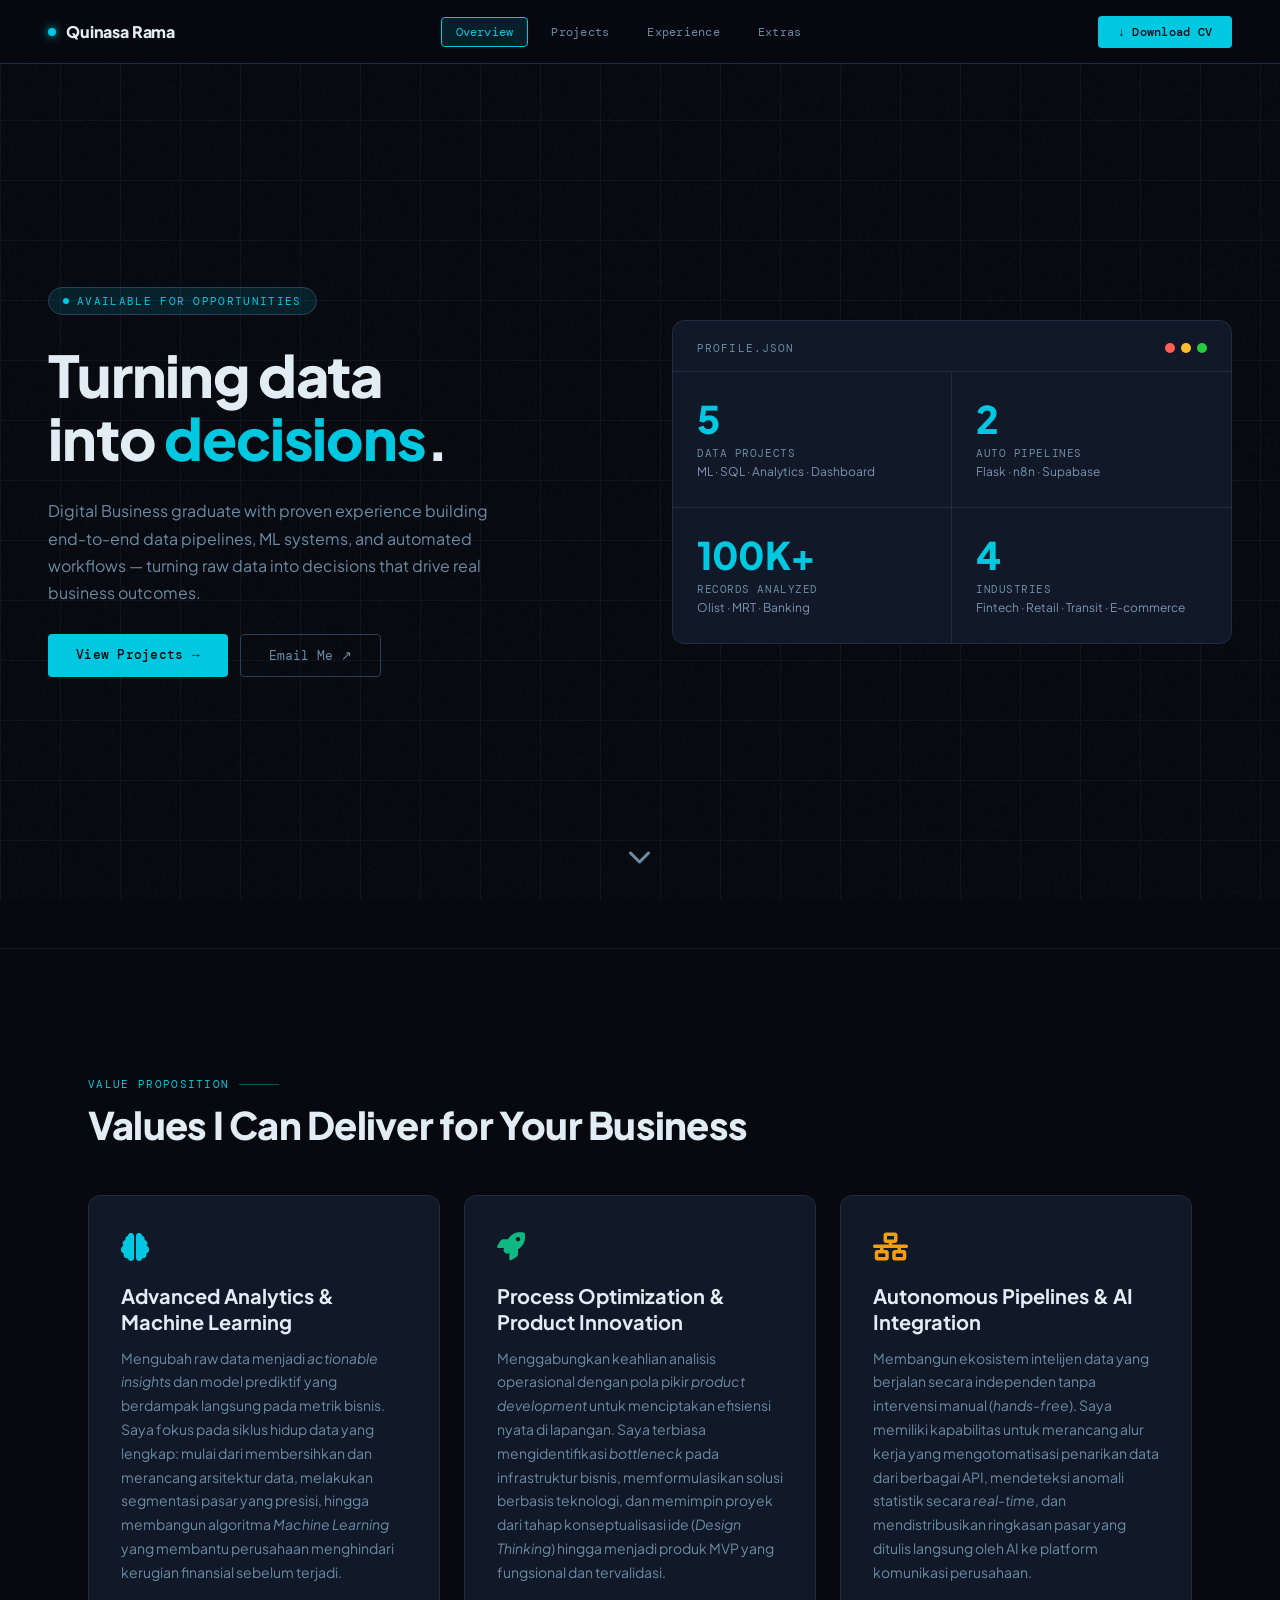
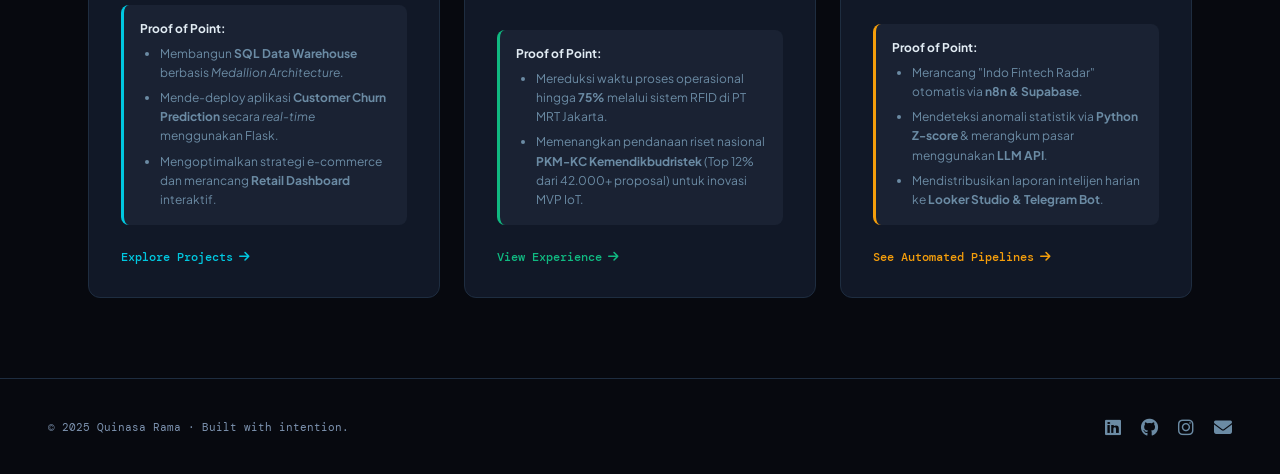
==== commit 00a69e1b: "feat: massive UI/UX overhaul, live app modal integration, and SEO optimization - projects.html: Impl" ====
--- a/index.html
+++ b/index.html
@@ -3,21 +3,36 @@
 <head>
   <meta charset="UTF-8" />
   <meta name="viewport" content="width=device-width, initial-scale=1.0" />
+  
+  <!-- SEO Dasar -->
   <meta name="description" content="Data Analyst specializing in Python, SQL, ML, and automated data pipelines. Fresh graduate with hands-on project experience across fintech, retail, and e-commerce.">
   <meta name="author" content="Quinasa Rama">
+  <meta name="keywords" content="Data Analyst, Machine Learning, Python, SQL, Flask, Business Intelligence, Data Pipeline">
+  
+  <!-- Open Graph / Meta Tags (Untuk WhatsApp, LinkedIn, Facebook, dll) -->
   <meta property="og:title" content="Quinasa Rama — Data Analyst Portfolio">
-  <meta property="og:description" content="Data Analyst specializing in Python, SQL, ML, and automated data pipelines. Fresh graduate with hands-on project experience across fintech, retail, and e-commerce.">
+  <meta property="og:description" content="Turning data into decisions. Explore end-to-end data pipelines, ML systems, and automated workflows.">
   <meta property="og:type" content="website">
-  <meta property="og:url" content="https://1sleep231.github.io/">
+  <meta property="og:url" content="https://1sleep231.github.io/qrama-portofolio/"> <!-- GANTI DENGAN URL LENGKAP -->
+  <meta property="og:image" content="https://drive.google.com/file/d/1XAlk9M-aM3J0MSH_AVCrgYlzSRhJf4Gi/view?usp=sharing"> <!-- PENTING: Gunakan URL Absolut (Lengkap) untuk gambar -->
+  
+  <!-- Twitter Card (Opsional, tapi bagus untuk berjaga-jaga) -->
+  <meta name="twitter:card" content="summary_large_image">
+  <meta name="twitter:title" content="Quinasa Rama — Data Analyst Portfolio">
+  <meta name="twitter:description" content="Turning data into decisions. Explore end-to-end data pipelines, ML systems, and automated workflows.">
+  <meta name="twitter:image" content="https://drive.google.com/file/d/1XAlk9M-aM3J0MSH_AVCrgYlzSRhJf4Gi/view?usp=sharing">
+
   <title>Quinasa Rama — Data Analyst</title>
+
+  <link rel="icon" type="image/png" href="images/favicon.ico">  
   <link rel="preconnect" href="https://fonts.googleapis.com" />
   <link rel="preconnect" href="https://fonts.gstatic.com" crossorigin />
   <link href="https://fonts.googleapis.com/css2?family=Plus+Jakarta+Sans:wght@400;500;600;700;800&family=DM+Mono:wght@400;500&display=swap" rel="stylesheet" />
   <link rel="stylesheet" href="https://cdnjs.cloudflare.com/ajax/libs/font-awesome/6.5.2/css/all.min.css" />
   <link rel="stylesheet" href="style.css" />
 </head>
+
 <body>
-
 <header>
   <a href="index.html" class="logo">
     <span class="logo-dot"></span>
@@ -43,6 +58,9 @@
 </div>
 
 <div class="hero">
+  <a href="#values-section" class="scroll-indicator" aria-label="Scroll to Values">
+    <i class="fas fa-chevron-down"></i>
+  </a>
   <div class="hero-left">
     <div class="hero-tag">
       <span></span>
@@ -56,7 +74,7 @@
     </p>
     <div class="hero-ctas">
       <a href="projects.html" class="btn-primary">View Projects →</a>
-      <a href="https://www.linkedin.com/in/quinasa-rama-63125a259/" target="_blank" rel="noopener noreferrer" class="btn-ghost">LinkedIn ↗</a>
+      <a href="mailto:quinasa.rama@gmail.com" class="btn-ghost">Email Me ↗</a>
     </div>
   </div>
 
@@ -96,98 +114,66 @@
 
 <div class="divider"></div>
 
-<section>
-  <div class="section-label">Technical Arsenal</div>
-  <h2 class="section-title">Tools & Technologies</h2>
-  <div class="skills-grid">
-    <div class="skill-chip"><i class="fab fa-python"></i><span>Python</span></div>
-    <div class="skill-chip"><i class="fas fa-database"></i><span>SQL</span></div>
-    <div class="skill-chip"><i class="fas fa-table"></i><span>Pandas</span></div>
-    <div class="skill-chip"><i class="fas fa-file-excel"></i><span>Excel</span></div>
-    <div class="skill-chip"><i class="fas fa-chart-bar"></i><span>Power BI</span></div>
-    <div class="skill-chip"><i class="fas fa-chart-line"></i><span>Looker Studio</span></div>
-    <div class="skill-chip"><i class="fas fa-brain"></i><span>Scikit-learn</span></div>
-    <div class="skill-chip"><i class="fas fa-bolt"></i><span>LightGBM</span></div>
-    <div class="skill-chip"><i class="fas fa-server"></i><span>Flask</span></div>
-    <div class="skill-chip"><i class="fas fa-robot"></i><span>n8n</span></div>
-    <div class="skill-chip"><i class="fas fa-cube"></i><span>Supabase</span></div>
-    <div class="skill-chip"><i class="fab fa-github"></i><span>GitHub</span></div>
-  </div>
-</section>
-
-<div class="divider"></div>
-
-<section>
-  <div class="section-label">Selected Work</div>
-  <h2 class="section-title">Featured Projects</h2>
-  <div class="projects-grid">
-
-    <a href="https://github.com/1sleep231/Customer_Churn" target="_blank" rel="noopener noreferrer" class="project-card">
-      <div class="project-thumb">
-        <img src="images/foto-1.png" alt="Customer Churn Prediction">
-      </div>
-      <div class="project-body">
-        <div class="project-tags">
-          <span class="project-tag">Python</span>
-          <span class="project-tag">Scikit-learn</span>
-          <span class="project-tag">LightGBM</span>
-          <span class="project-tag">Flask</span>
-        </div>
-        <div class="project-title">Customer Churn Prediction — From Analysis to Deployed Web App</div>
-        <p class="project-desc">
-          End-to-end ML pipeline comparing 4 models, identifying non-obvious churn signals (high-balance customers are higher risk), deployed as a real-time Flask web application.
-        </p>
-        <div class="project-metric">
-          <span class="project-metric-val">0.77</span>
-          <span class="project-metric-label">Recall (SVC) · Production-deployed via Flask</span>
-        </div>
-      </div>
-    </a>
-
-    <a href="https://github.com/1sleep231/" target="_blank" rel="noopener noreferrer" class="project-card">
-      <div class="project-thumb">
-        <img src="images/dw-architecture.png" alt="SQL Data Warehouse">
-      </div>
-      <div class="project-body">
-        <div class="project-tags">
-          <span class="project-tag">SQL</span>
-          <span class="project-tag">T-SQL</span>
-          <span class="project-tag">ETL</span>
-        </div>
-        <div class="project-title">SQL Data Warehouse — End-to-End Medallion Architecture</div>
-        <p class="project-desc">
-          Built a comprehensive data warehouse solution with bronze, silver, and gold layers, enabling holistic business analysis across multiple source systems.
-        </p>
-        <div class="project-metric">
-          <span class="project-metric-val">3</span>
-          <span class="project-metric-label">Schema Layers · Star Schema</span>
-        </div>
-      </div>
-    </a>
-
-  </div>
-  <a href="projects.html" class="view-all-link">View all 5 projects →</a>
-</section>
-
-<div class="divider"></div>
-
-<section>
-  <div class="section-label">Experience</div>
-  <h2 class="section-title">Where I've Worked</h2>
-  <div class="exp-card">
-    <div class="exp-logo">🚇</div>
-    <div>
-      <div class="exp-role">Digital & IT Infrastructure Business Intern</div>
-      <div class="exp-company">PT MRT Jakarta (Perseroda)</div>
-      <div class="exp-period">February 2025 – July 2025</div>
-      <ul class="exp-bullets">
-        <li>Developed RFID solution for merchandise registration, reducing process time by <strong>75%</strong> across 2,000+ items.</li>
-        <li>Analyzed TVM & MyMRTJ Lite infrastructure data using Python and Excel, driving the WhatsApp Ticketing Agent optimization initiative.</li>
-        <li>Managed vendor assessment for PPOB project and conducted Telco technical audit.</li>
-      </ul>
-    </div>
-  </div>
-  <a href="experience.html" class="view-all-link">Full experience & competitions →</a>
+<section id="values-section">
+  <div class="section-label">Value Proposition</div>
+  <h2 class="section-title">Values I Can Deliver for Your Business</h2>
+  
+  <div class="values-grid">
+    
+    <!-- PILAR 1: PROJECTS -->
+    <div class="value-card">
+      <div style="font-size: 28px; color: var(--cyan); margin-bottom: 20px;"><i class="fas fa-brain"></i></div>
+      <h3 style="font-size: 20px; color: var(--text); margin-bottom: 12px; line-height: 1.3;">Advanced Analytics & Machine Learning</h3>
+      <p style="font-size: 14px; color: var(--muted); line-height: 1.7; margin-bottom: 20px; flex-grow: 1;">
+        Mengubah raw data menjadi <em>actionable insights</em> dan model prediktif yang berdampak langsung pada metrik bisnis. Saya fokus pada siklus hidup data yang lengkap: mulai dari membersihkan dan merancang arsitektur data, melakukan segmentasi pasar yang presisi, hingga membangun algoritma <em>Machine Learning</em> yang membantu perusahaan menghindari kerugian finansial sebelum terjadi.
+      </p>
+      <div style="background: var(--surface2); padding: 16px; border-radius: 8px; border-left: 3px solid var(--cyan); margin-bottom: 24px;">
+        <strong style="color: var(--text); font-size: 12px; display: block; margin-bottom: 8px;">Proof of Point:</strong>
+        <ul style="margin: 0 0 0 20px; padding: 0; font-size: 12px; color: var(--muted); line-height: 1.6;">
+          <li style="margin-bottom: 6px;">Membangun <strong>SQL Data Warehouse</strong> berbasis <em>Medallion Architecture</em>.</li>
+          <li style="margin-bottom: 6px;">Mende-deploy aplikasi <strong>Customer Churn Prediction</strong> secara <em>real-time</em> menggunakan Flask.</li>
+          <li>Mengoptimalkan strategi e-commerce dan merancang <strong>Retail Dashboard</strong> interaktif.</li>
+        </ul>
+      </div>
+      <a href="projects.html" style="font-family: 'DM Mono', monospace; font-size: 12px; color: var(--cyan); text-decoration: none; font-weight: 500; display: inline-flex; align-items: center; gap: 6px;">Explore Projects <i class="fas fa-arrow-right"></i></a>
+    </div>
+
+    <!-- PILAR 2: EXPERIENCE -->
+    <div class="value-card">
+      <div style="font-size: 28px; color: var(--green); margin-bottom: 20px;"><i class="fas fa-rocket"></i></div>
+      <h3 style="font-size: 20px; color: var(--text); margin-bottom: 12px; line-height: 1.3;">Process Optimization & Product Innovation</h3>
+      <p style="font-size: 14px; color: var(--muted); line-height: 1.7; margin-bottom: 20px; flex-grow: 1;">
+        Menggabungkan keahlian analisis operasional dengan pola pikir <em>product development</em> untuk menciptakan efisiensi nyata di lapangan. Saya terbiasa mengidentifikasi <em>bottleneck</em> pada infrastruktur bisnis, memformulasikan solusi berbasis teknologi, dan memimpin proyek dari tahap konseptualisasi ide (<em>Design Thinking</em>) hingga menjadi produk MVP yang fungsional dan tervalidasi.
+      </p>
+      <div style="background: var(--surface2); padding: 16px; border-radius: 8px; border-left: 3px solid var(--green); margin-bottom: 24px;">
+        <strong style="color: var(--text); font-size: 12px; display: block; margin-bottom: 8px;">Proof of Point:</strong>
+        <ul style="margin: 0 0 0 20px; padding: 0; font-size: 12px; color: var(--muted); line-height: 1.6;">
+          <li style="margin-bottom: 6px;">Mereduksi waktu proses operasional hingga <strong>75%</strong> melalui sistem RFID di PT MRT Jakarta.</li>
+          <li>Memenangkan pendanaan riset nasional <strong>PKM-KC Kemendikbudristek</strong> (Top 12% dari 42.000+ proposal) untuk inovasi MVP IoT.</li>
+        </ul>
+      </div>
+      <a href="experience.html" style="font-family: 'DM Mono', monospace; font-size: 12px; color: var(--green); text-decoration: none; font-weight: 500; display: inline-flex; align-items: center; gap: 6px;">View Experience <i class="fas fa-arrow-right"></i></a>
+    </div>
+
+    <!-- PILAR 3: EXTRAS -->
+    <div class="value-card">
+      <div style="font-size: 28px; color: var(--amber); margin-bottom: 20px;"><i class="fas fa-network-wired"></i></div>
+      <h3 style="font-size: 20px; color: var(--text); margin-bottom: 12px; line-height: 1.3;">Autonomous Pipelines & AI Integration</h3>
+      <p style="font-size: 14px; color: var(--muted); line-height: 1.7; margin-bottom: 20px; flex-grow: 1;">
+        Membangun ekosistem intelijen data yang berjalan secara independen tanpa intervensi manual (<em>hands-free</em>). Saya memiliki kapabilitas untuk merancang alur kerja yang mengotomatisasi penarikan data dari berbagai API, mendeteksi anomali statistik secara <em>real-time</em>, dan mendistribusikan ringkasan pasar yang ditulis langsung oleh AI ke platform komunikasi perusahaan.
+      </p>
+      <div style="background: var(--surface2); padding: 16px; border-radius: 8px; border-left: 3px solid var(--amber); margin-bottom: 24px;">
+        <strong style="color: var(--text); font-size: 12px; display: block; margin-bottom: 8px;">Proof of Point:</strong>
+        <ul style="margin: 0 0 0 20px; padding: 0; font-size: 12px; color: var(--muted); line-height: 1.6;">
+          <li style="margin-bottom: 6px;">Merancang "Indo Fintech Radar" otomatis via <strong>n8n & Supabase</strong>.</li>
+          <li style="margin-bottom: 6px;">Mendeteksi anomali statistik via <strong>Python Z-score</strong> & merangkum pasar menggunakan <strong>LLM API</strong>.</li>
+          <li>Mendistribusikan laporan intelijen harian ke <strong>Looker Studio & Telegram Bot</strong>.</li>
+        </ul>
+      </div>
+      <a href="extras.html" style="font-family: 'DM Mono', monospace; font-size: 12px; color: var(--amber); text-decoration: none; font-weight: 500; display: inline-flex; align-items: center; gap: 6px;">See Automated Pipelines <i class="fas fa-arrow-right"></i></a>
+    </div>
+
+  </div>
 </section>
 
 <footer>
--- a/style.css
+++ b/style.css
@@ -17,7 +17,7 @@
   --amber:     #F59E0B;
   --text:      #E2ECF4;
   --muted:     #6B8BA4;
-  --muted2:    #4a6580;
+  --muted2:    #7d93b0;
 }
 
 html { scroll-behavior: smooth; }
@@ -289,7 +289,80 @@
 /* ==========================================================================
    PROJECTS PAGE SPECIFIC
    ========================================================================== */
-.projects-list { display: flex; flex-direction: column; gap: 28px; }
+.projects-grid-view {
+  display: grid;
+  grid-template-columns: repeat(2, 1fr);
+  gap: 28px;
+  align-items: start;
+}
+
+.pcard-grid {
+  background: var(--surface); 
+  border: 1px solid var(--border); 
+  border-radius: 12px;
+  overflow: hidden; 
+  display: flex; 
+  flex-direction: column;
+  transition: border-color 0.25s, box-shadow 0.25s; 
+  animation: fadeUp 0.5s ease both;
+}
+
+.pcard-grid:hover { 
+  border-color: var(--cyan); 
+  box-shadow: 0 8px 40px rgba(0,200,224,0.08); 
+}
+
+/* Gambar di atas untuk grid 2 kolom */
+.pcard-grid .pcard-thumb {
+  height: 220px;
+  width: 100%;
+}
+
+/* Kontainer Detail yang disembunyikan by default */
+.pcard-details {
+  display: none; 
+  flex-direction: column;
+  gap: 14px;
+  margin-top: 16px;
+  padding-top: 16px;
+  border-top: 1px dashed var(--border);
+}
+
+.pcard-details.open {
+  display: flex;
+  animation: fadeDown 0.3s ease;
+}
+
+/* Tombol Expand/Collapse */
+.btn-expand {
+  font-family: 'DM Mono', monospace;
+  font-size: 11px;
+  font-weight: 500;
+  color: var(--cyan);
+  background: var(--cyan-dim);
+  border: 1px solid rgba(0,200,224,0.2);
+  padding: 10px 16px;
+  border-radius: 6px;
+  cursor: pointer;
+  width: 100%;
+  text-align: center;
+  margin-top: 16px;
+  transition: background 0.2s, color 0.2s;
+  letter-spacing: 0.05em;
+  text-transform: uppercase;
+}
+
+.btn-expand:hover {
+  background: var(--cyan);
+  color: var(--bg);
+}
+
+/* Penyesuaian Mobile: Kembali ke 1 Kolom */
+@media (max-width: 900px) {
+  .projects-grid-view { grid-template-columns: 1fr; }
+}
+
+   .projects-list { display: flex; flex-direction: column; gap: 28px; }
 .pcard {
   background: var(--surface); border: 1px solid var(--border); border-radius: 12px;
   overflow: hidden; display: grid; grid-template-columns: 320px 1fr;
@@ -515,3 +588,271 @@
 
   footer { flex-direction: column; gap: 20px; padding: 32px 24px; }
 }
+
+@media (max-width: 900px) {
+  .slider-track {
+    overflow-x: auto;
+    scroll-snap-type: x mandatory;
+    -webkit-overflow-scrolling: touch; /* Untuk kelancaran di iOS */
+  }
+  .slider-track img {
+    scroll-snap-align: center;
+  }
+  /* Sembunyikan tombol prev/next di mobile jika memakai native scroll */
+  .slider-btn { display: none; } 
+}
+
+.values-container { padding: 80px 48px; max-width: 1200px; margin: 0 auto; }
+
+.values-grid {
+  display: grid;
+  grid-template-columns: repeat(3, 1fr);
+  gap: 24px;
+  align-items: stretch;
+}
+
+.value-card {
+  background: var(--surface);
+  border: 1px solid var(--border);
+  border-radius: 16px;
+  padding: 32px;
+  display: flex;
+  flex-direction: column;
+  transition: transform 0.3s ease, border-color 0.3s ease;
+}
+
+.value-card:hover {
+  transform: translateY(-5px);
+  border-color: var(--cyan); /* Mengembalikan warna cyan yang menyala */
+  box-shadow: 0 12px 40px rgba(0, 200, 224, 0.1); /* Menambahkan efek glow/pendaran */
+}
+
+.value-icon {
+  font-size: 28px;
+  color: var(--cyan);
+  margin-bottom: 20px;
+}
+
+.value-name {
+  font-family: 'Plus Jakarta Sans', sans-serif;
+  font-size: 18px;
+  font-weight: 800;
+  margin-bottom: 12px;
+  color: var(--text);
+}
+
+.value-desc {
+  font-size: 14px;
+  line-height: 1.6;
+  color: var(--muted);
+  margin-bottom: 20px;
+}
+
+.value-proof {
+  background: var(--bg);
+  padding: 16px;
+  border-radius: 8px;
+  font-size: 13px;
+  color: var(--text);
+  border-left: 3px solid var(--cyan);
+  margin-bottom: 20px;
+  flex-grow: 1;
+}
+
+.value-badges {
+  display: flex;
+  flex-wrap: wrap;
+  gap: 8px;
+  margin-bottom: 24px;
+}
+
+.v-badge {
+  font-family: 'DM Mono', monospace;
+  font-size: 10px;
+  background: var(--surface2);
+  color: var(--muted);
+  padding: 4px 10px;
+  border-radius: 4px;
+  border: 1px solid var(--border);
+}
+
+.value-link {
+  font-family: 'DM Mono', monospace;
+  font-size: 12px;
+  color: var(--cyan);
+  text-decoration: none;
+  font-weight: 600;
+}
+
+@media (max-width: 900px) {
+  .values-grid { grid-template-columns: 1fr; }
+}
+
+/* VALUES mods */
+.section-title .accent-text {
+  font-family: 'Plus Jakarta Sans', sans-serif;
+  font-weight: 800; /* Extra bold */
+  font-size: 1.5em; /* Sedikit lebih besar dari teks sekitarnya */
+  letter-spacing: 0.05em;
+  
+  /* Efek Gradient */
+  background: linear-gradient(135deg, var(--cyan) 0%, #ffffff 100%);
+  -webkit-background-clip: text;
+  -webkit-text-fill-color: transparent;
+  
+  /* Efek Glow/Bayangan agar pop-out di background gelap */
+  text-shadow: 0 0 20px rgba(0, 200, 224, 0.3);
+  
+  /* Menambahkan dekorasi garis bawah tipis ala teknologi (opsional) */
+  position: relative;
+  display: inline-block;
+}
+
+/* Animasi halus saat hover agar terasa interaktif */
+.section-title .accent-text:hover {
+  text-shadow: 0 0 30px var(--cyan-glow);
+  transition: text-shadow 0.3s ease;
+}
+
+/* ==========================================================================
+   SCROLL INDICATOR
+   ========================================================================== */
+.scroll-indicator {
+  position: absolute;
+  bottom: 30px; /* Jarak dari bawah hero */
+  left: 50%;
+  transform: translateX(-50%);
+  z-index: 10;
+  font-size: 24px;
+  color: var(--muted);
+  text-decoration: none;
+  transition: color 0.3s ease, opacity 0.3s ease;
+  animation: bounce 2s infinite; /* Mengaktifkan animasi membal */
+}
+
+.scroll-indicator:hover {
+  color: var(--cyan);
+  opacity: 1;
+}
+
+/* Animasi Membal (Bounce) */
+@keyframes bounce {
+  0%, 20%, 50%, 80%, 100% {
+    transform: translateY(0) translateX(-50%);
+  }
+  40% {
+    transform: translateY(-10px) translateX(-50%);
+  }
+  60% {
+    transform: translateY(-5px) translateX(-50%);
+  }
+}
+
+/* Sembunyikan di layar yang sangat kecil jika dirasa mengganggu (opsional) */
+@media (max-height: 600px) {
+  .scroll-indicator { display: none; }
+}
+
+/* ==========================================================================
+   APP MODAL (UNTUK EMBED FLASK & LOOKER STUDIO)
+   ========================================================================== */
+.app-modal-overlay {
+  display: none;
+  position: fixed;
+  inset: 0;
+  background: rgba(0, 0, 0, 0.85);
+  z-index: 10000;
+  align-items: center;
+  justify-content: center;
+  padding: 20px;
+  backdrop-filter: blur(6px); /* Efek blur pada background web */
+  animation: fadeIn 0.3s ease;
+}
+
+.app-modal-overlay.active {
+  display: flex;
+}
+
+.app-modal-content {
+  position: relative;
+  background: var(--surface);
+  border: 1px solid var(--cyan); /* Aksen garis cyan */
+  border-radius: 12px;
+  width: 100%;
+  max-width: 1100px; /* Lebar box horizontal optimal */
+  height: 85vh; /* Proporsional tidak full screen */
+  display: flex;
+  flex-direction: column;
+  box-shadow: 0 20px 50px rgba(0, 200, 224, 0.15);
+}
+
+.app-modal-header {
+  padding: 16px 24px;
+  border-bottom: 1px solid var(--border);
+  font-family: 'Plus Jakarta Sans', sans-serif;
+  font-weight: 700;
+  color: var(--text);
+  display: flex;
+  justify-content: space-between;
+  align-items: center;
+}
+
+.app-modal-close {
+  background: var(--surface2);
+  border: 1px solid var(--border);
+  color: var(--text);
+  width: 32px;
+  height: 32px;
+  border-radius: 50%;
+  cursor: pointer;
+  display: flex;
+  align-items: center;
+  justify-content: center;
+  transition: all 0.2s ease;
+}
+
+.app-modal-close:hover {
+  background: var(--danger);
+  border-color: var(--danger);
+  color: #fff;
+  transform: scale(1.1);
+}
+
+#app-iframe {
+  flex: 1;
+  width: 100%;
+  height: 100%;
+  border-radius: 0 0 12px 12px;
+  background: #fff; /* Agar Looker Studio tidak bermasalah dengan dark mode */
+}
+
+@keyframes fadeIn {
+  from { opacity: 0; }
+  to { opacity: 1; }
+}
+
+/* ==========================================================================
+   VALUE PROPOSITION CARDS (INDEX)
+   ========================================================================== */
+.values-grid {
+  display: grid;
+  grid-template-columns: repeat(auto-fit, minmax(320px, 1fr));
+  gap: 24px;
+  align-items: stretch;
+}
+
+.value-card {
+  background: var(--surface);
+  border: 1px solid var(--border);
+  border-radius: 12px;
+  padding: 32px;
+  display: flex;
+  flex-direction: column;
+  transition: transform 0.3s ease, border-color 0.3s ease, box-shadow 0.3s ease;
+}
+
+.value-card:hover {
+  transform: translateY(-5px);
+  border-color: var(--cyan);
+  box-shadow: 0 12px 40px rgba(0, 200, 224, 0.15);
+}
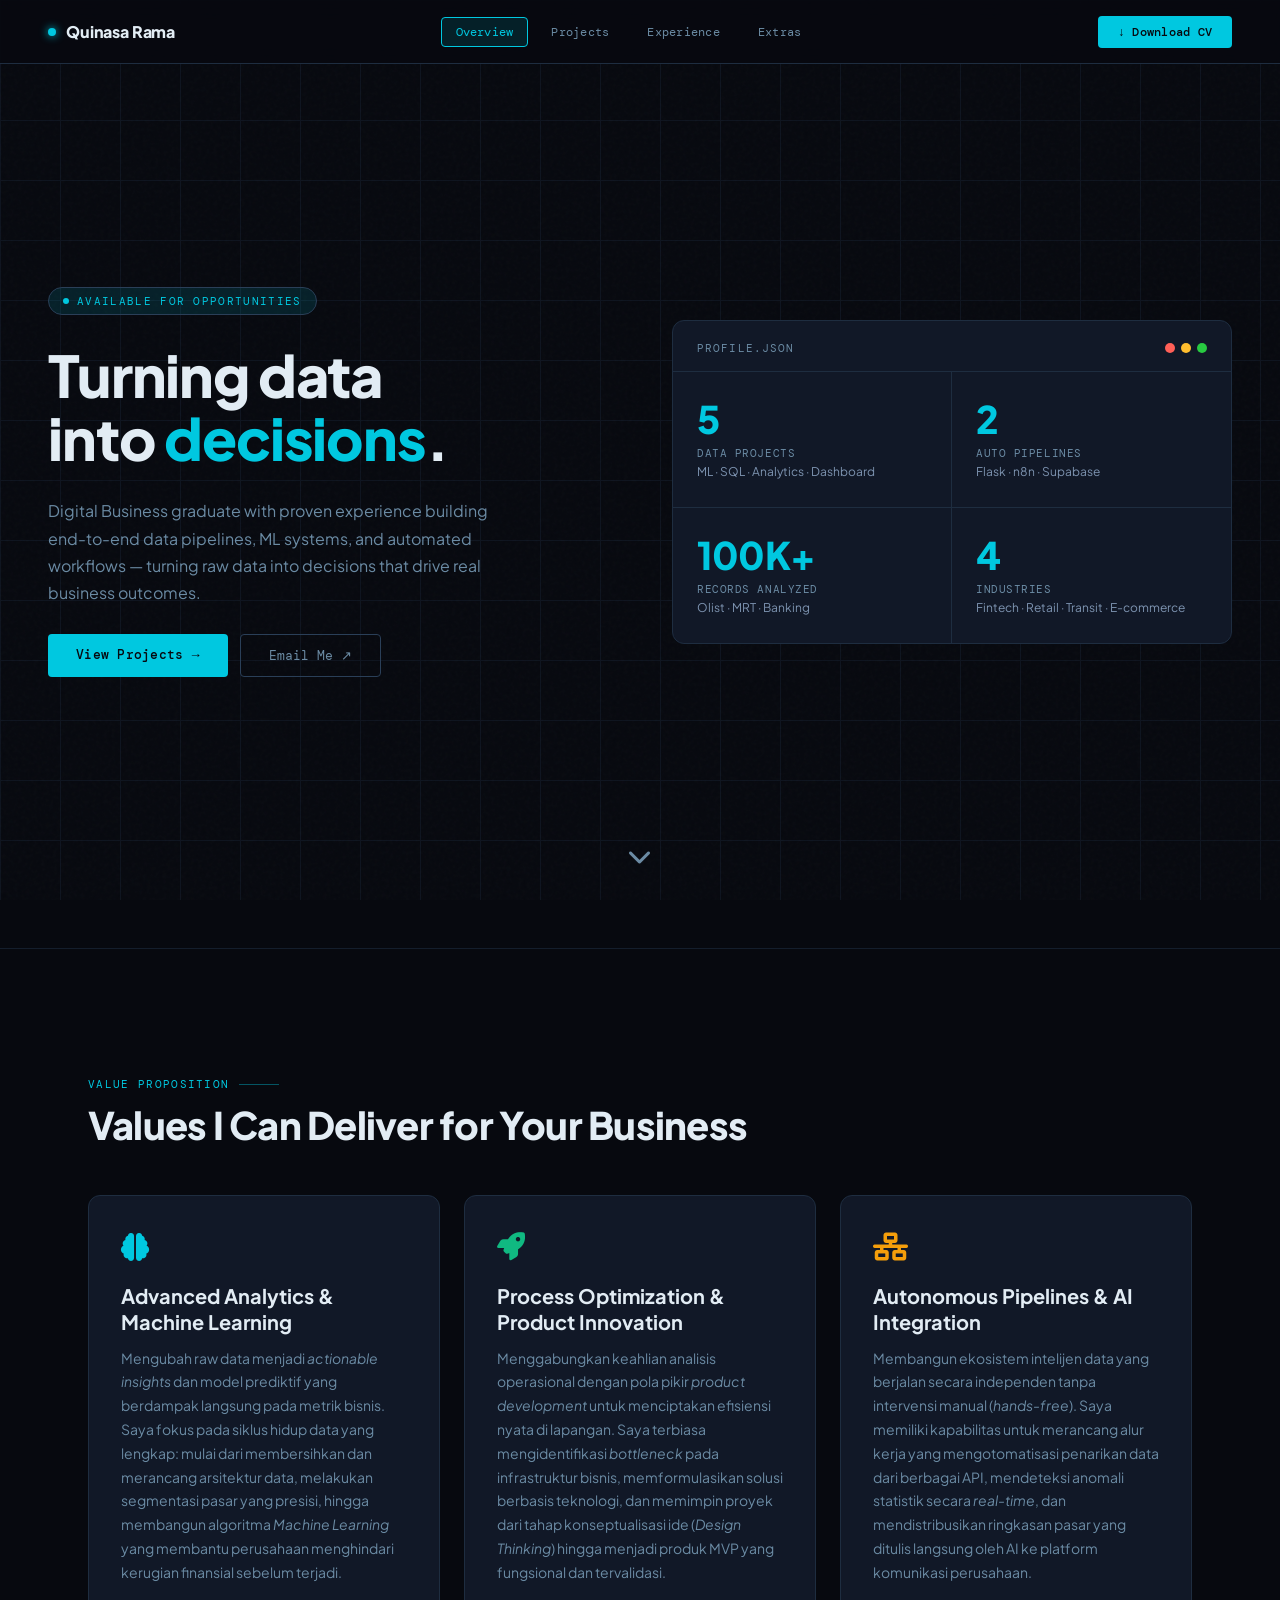
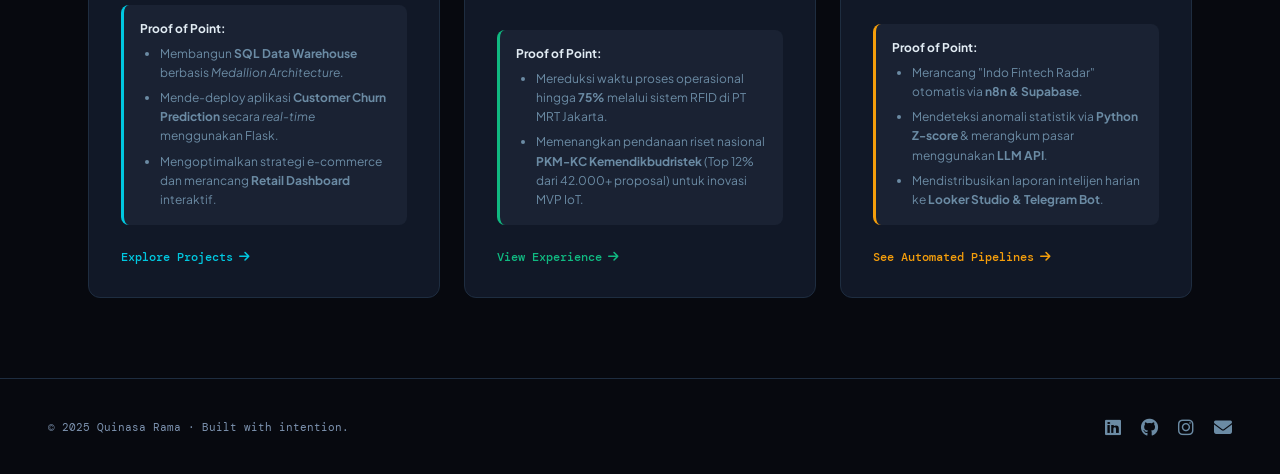
==== commit 296aec4e: "fix: update OG image url to use absolute github pages link" ====
--- a/index.html
+++ b/index.html
@@ -13,14 +13,14 @@
   <meta property="og:title" content="Quinasa Rama — Data Analyst Portfolio">
   <meta property="og:description" content="Turning data into decisions. Explore end-to-end data pipelines, ML systems, and automated workflows.">
   <meta property="og:type" content="website">
-  <meta property="og:url" content="https://1sleep231.github.io/qrama-portofolio/"> <!-- GANTI DENGAN URL LENGKAP -->
-  <meta property="og:image" content="https://drive.google.com/file/d/1XAlk9M-aM3J0MSH_AVCrgYlzSRhJf4Gi/view?usp=sharing"> <!-- PENTING: Gunakan URL Absolut (Lengkap) untuk gambar -->
+  <meta property="og:url" content="https://1sleep231.github.io/qrama-portofolio/"> 
+  <meta property="og:image" content="https://1sleep231.github.io/qrama-portofolio/images/og-image.png">
   
   <!-- Twitter Card (Opsional, tapi bagus untuk berjaga-jaga) -->
   <meta name="twitter:card" content="summary_large_image">
   <meta name="twitter:title" content="Quinasa Rama — Data Analyst Portfolio">
   <meta name="twitter:description" content="Turning data into decisions. Explore end-to-end data pipelines, ML systems, and automated workflows.">
-  <meta name="twitter:image" content="https://drive.google.com/file/d/1XAlk9M-aM3J0MSH_AVCrgYlzSRhJf4Gi/view?usp=sharing">
+  <meta name="twitter:image" content="https://1sleep231.github.io/qrama-portofolio/images/twitter-image.png">
 
   <title>Quinasa Rama — Data Analyst</title>
 
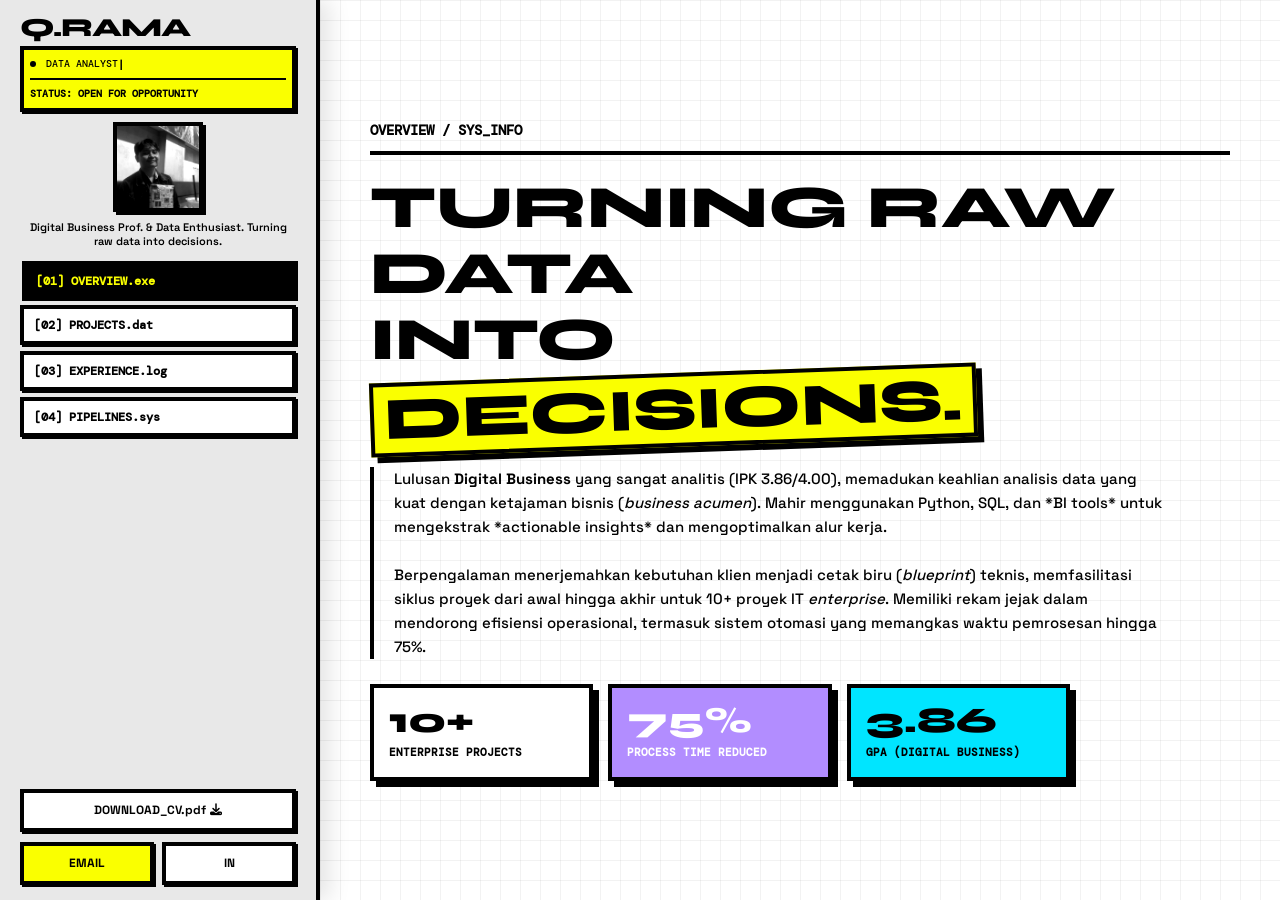
==== commit 25f65459: "Revamp style portfolio" ====
--- a/index.html
+++ b/index.html
@@ -1,204 +1,446 @@
 <!DOCTYPE html>
 <html lang="id">
 <head>
-  <meta charset="UTF-8" />
-  <meta name="viewport" content="width=device-width, initial-scale=1.0" />
-  
-  <!-- SEO Dasar -->
-  <meta name="description" content="Data Analyst specializing in Python, SQL, ML, and automated data pipelines. Fresh graduate with hands-on project experience across fintech, retail, and e-commerce.">
-  <meta name="author" content="Quinasa Rama">
-  <meta name="keywords" content="Data Analyst, Machine Learning, Python, SQL, Flask, Business Intelligence, Data Pipeline">
-  
-  <!-- Open Graph / Meta Tags (Untuk WhatsApp, LinkedIn, Facebook, dll) -->
-  <meta property="og:title" content="Quinasa Rama — Data Analyst Portfolio">
-  <meta property="og:description" content="Turning data into decisions. Explore end-to-end data pipelines, ML systems, and automated workflows.">
-  <meta property="og:type" content="website">
-  <meta property="og:url" content="https://1sleep231.github.io/qrama-portofolio/"> 
-  <meta property="og:image" content="https://1sleep231.github.io/qrama-portofolio/images/og-image.png">
-  
-  <!-- Twitter Card (Opsional, tapi bagus untuk berjaga-jaga) -->
-  <meta name="twitter:card" content="summary_large_image">
-  <meta name="twitter:title" content="Quinasa Rama — Data Analyst Portfolio">
-  <meta name="twitter:description" content="Turning data into decisions. Explore end-to-end data pipelines, ML systems, and automated workflows.">
-  <meta name="twitter:image" content="https://1sleep231.github.io/qrama-portofolio/images/twitter-image.png">
-
-  <title>Quinasa Rama — Data Analyst</title>
-
-  <link rel="icon" type="image/png" href="images/favicon.ico">  
-  <link rel="preconnect" href="https://fonts.googleapis.com" />
-  <link rel="preconnect" href="https://fonts.gstatic.com" crossorigin />
-  <link href="https://fonts.googleapis.com/css2?family=Plus+Jakarta+Sans:wght@400;500;600;700;800&family=DM+Mono:wght@400;500&display=swap" rel="stylesheet" />
-  <link rel="stylesheet" href="https://cdnjs.cloudflare.com/ajax/libs/font-awesome/6.5.2/css/all.min.css" />
-  <link rel="stylesheet" href="style.css" />
+  <meta charset="UTF-8">
+  <meta name="viewport" content="width=device-width, initial-scale=1.0">
+  <title>Q.RAMA | DATA TERMINAL</title>
+
+  <!-- Fonts -->
+  <link rel="preconnect" href="https://fonts.googleapis.com">
+  <link rel="preconnect" href="https://fonts.gstatic.com" crossorigin>
+  <link href="https://fonts.googleapis.com/css2?family=Space+Grotesk:wght@400;600;700&family=Syne:wght@600;800&family=DM+Mono:wght@400;500&display=swap" rel="stylesheet">
+  <link rel="stylesheet" href="https://cdnjs.cloudflare.com/ajax/libs/font-awesome/6.5.2/css/all.min.css">
+
+  <!-- CSS -->
+  <link rel="stylesheet" href="style.css">
 </head>
-
 <body>
-<header>
-  <a href="index.html" class="logo">
-    <span class="logo-dot"></span>
-    Quinasa Rama
-  </a>
-  <nav>
-    <a href="index.html" class="active">Overview</a>
-    <a href="projects.html">Projects</a>
-    <a href="experience.html">Experience</a>
-    <a href="extras.html">Extras</a>
-  </nav>
-  <a href="CV_Quinasa Rama.pdf" class="cv-btn">↓ Download CV</a>
-  <button class="hamburger" id="hamburgerBtn" aria-label="Toggle navigation">
-    <span></span><span></span><span></span>
-  </button>
-
-</header>
-<div class="mobile-nav" id="mobileNav">
-  <a href="index.html" class="active">Overview</a>
-  <a href="projects.html" class="">Projects</a>
-  <a href="experience.html" class="">Experience</a>
-  <a href="extras.html" class="">Extras</a>
-</div>
-
-<div class="hero">
-  <a href="#values-section" class="scroll-indicator" aria-label="Scroll to Values">
-    <i class="fas fa-chevron-down"></i>
-  </a>
-  <div class="hero-left">
-    <div class="hero-tag">
-      <span></span>
-      Available for Opportunities
-    </div>
-    <h1>
-      Turning data<br>into <span class="name-accent">decisions</span>.
-    </h1>
-    <p class="hero-sub">
-      Digital Business graduate with proven experience building end-to-end data pipelines, ML systems, and automated workflows — turning raw data into decisions that drive real business outcomes.
-    </p>
-    <div class="hero-ctas">
-      <a href="projects.html" class="btn-primary">View Projects →</a>
-      <a href="mailto:quinasa.rama@gmail.com" class="btn-ghost">Email Me ↗</a>
+
+  <div class="terminal-layout">
+
+    <!-- ================= PANEL KIRI (CONTROL CENTER) ================= -->
+    <aside class="control-panel">
+
+      <div class="cp-header">
+        <!-- Hapus efek kedip di sini -->
+        <h1 class="logo-text">Q.RAMA</h1>
+
+        <div class="status-box bg-yellow">
+          <!-- Efek Typing Dinamis -->
+          <div style="margin-bottom: 6px;">
+            <span class="status-dot"></span> <span id="typing-text"></span><span class="typing-cursor">|</span>
+          </div>
+          <!-- Status Baru -->
+          <div style="border-top: 2px solid black; padding-top: 6px; font-weight: 700;">
+            STATUS: OPEN FOR OPPORTUNITY
+          </div>
+        </div>
+      </div>
+
+      <div class="cp-profile">
+        <div class="photo-brutal">
+          <img src="images/home3.jpeg" alt="Quinasa Rama">
+        </div>
+        <p class="profile-desc">Digital Business Prof. & Data Enthusiast. Turning raw data into decisions.</p>
+      </div>
+
+      <nav class="cp-nav">
+        <button class="nav-btn active" onclick="switchPanel('cmd-overview')">[01] OVERVIEW.exe</button>
+        <button class="nav-btn" onclick="switchPanel('cmd-projects')">[02] PROJECTS.dat</button>
+        <button class="nav-btn" onclick="switchPanel('cmd-experience')">[03] EXPERIENCE.log</button>
+        <button class="nav-btn" onclick="switchPanel('cmd-pipelines')">[04] PIPELINES.sys</button>
+      </nav>
+
+      <div class="cp-footer">
+        <a href="CV_Quinasa Rama.pdf" target="_blank" class="action-btn bg-white w-100">DOWNLOAD_CV.pdf <i class="fas fa-download"></i></a>
+        <div class="social-grid mt-2">
+          <a href="mailto:quinasarama@gmail.com" class="action-btn bg-yellow w-100">EMAIL</a>
+          <a href="https://linkedin.com/in/quinasa-rama-63125a259/" target="_blank" class="action-btn bg-white w-100">IN</a>
+        </div>
+      </div>
+
+    </aside>
+
+    <!-- ================= PANEL KANAN (DISPLAY CANVAS) ================= -->
+    <main class="display-canvas">
+
+      <!-- SCREEN 1: OVERVIEW -->
+      <section id="cmd-overview" class="screen active">
+        <h2 class="screen-title">OVERVIEW <span>/ SYS_INFO</span></h2>
+
+        <h1 class="giant-headline">
+          TURNING RAW DATA <br> INTO <span class="bg-yellow px-2 border-black rotate-text">DECISIONS.</span>
+        </h1>
+
+        <!-- KONTEN CV: SUMMARY -->
+        <div class="text-block">
+          <p>Lulusan <strong>Digital Business</strong> yang sangat analitis (IPK 3.86/4.00), memadukan keahlian analisis data yang kuat dengan ketajaman bisnis (<em>business acumen</em>). Mahir menggunakan Python, SQL, dan *BI tools* untuk mengekstrak *actionable insights* dan mengoptimalkan alur kerja.</p>
+          <br>
+          <p>Berpengalaman menerjemahkan kebutuhan klien menjadi cetak biru (<em>blueprint</em>) teknis, memfasilitasi siklus proyek dari awal hingga akhir untuk 10+ proyek IT <em>enterprise</em>. Memiliki rekam jejak dalam mendorong efisiensi operasional, termasuk sistem otomasi yang memangkas waktu pemrosesan hingga 75%.</p>
+        </div>
+
+        <div class="metrics-grid mt-4">
+          <div class="metric-box bg-white">
+            <h3 class="metric-val">10+</h3>
+            <p class="metric-label">Enterprise Projects</p>
+          </div>
+          <div class="metric-box bg-purple text-white">
+            <h3 class="metric-val text-white">75%</h3>
+            <p class="metric-label">Process Time Reduced</p>
+          </div>
+          <div class="metric-box bg-cyan">
+            <h3 class="metric-val">3.86</h3>
+            <p class="metric-label">GPA (Digital Business)</p>
+          </div>
+        </div>
+      </section>
+
+      <!-- SCREEN 2: PROJECTS (HORIZONTAL SCROLL) -->
+      <section id="cmd-projects" class="screen">
+        <h2 class="screen-title">PROJECTS <span>/ DATA_VAULT</span></h2>
+
+        <div class="horizontal-scroll-container">
+
+          <!-- DW Project -->
+          <div class="brutal-card-h">
+            <div class="card-img-wrap">
+              <img src="images/dw-architecture.png" alt="Data Warehouse" class="card-img">
+              <span class="tag-floating bg-yellow">DATA ENG</span>
+            </div>
+            <div class="card-body">
+              <h3>Enterprise SQL Data Warehouse</h3>
+              <p>Membangun arsitektur Medallion dari nol untuk menganalisis jutaan baris data CRM & ERP. Menemukan insight strategis produk unggulan.</p>
+
+              <!-- Wrapper tombol & tags agar tidak berantakan -->
+              <div style="margin-top: auto;">
+                <button class="action-btn bg-white w-100 mb-2" onclick="openProject('dw')">VIEW DETAILS</button>
+                <div class="tech-tags">
+                  <span>SQL Server</span><span>Medallion</span><span>Power BI</span>
+                </div>
+              </div>
+            </div>
+          </div>
+
+          <!-- Churn Predictor -->
+          <div class="brutal-card-h bg-black text-yellow">
+            <div class="card-img-wrap border-yellow">
+              <img src="images/foto-1.png" alt="Churn Prediction" class="card-img">
+              <span class="tag-floating bg-purple text-white border-yellow">MACHINE LEARNING</span>
+            </div>
+            <div class="card-body">
+              <h3 class="text-yellow">Customer Churn Predictor</h3>
+              <p class="text-white">Mendeteksi nasabah berisiko churn via model SVC. Dideploy secara live ke web app untuk digunakan oleh tim bisnis.</p>
+
+              <!-- Wrapper tombol & tags -->
+              <div style="margin-top: auto;">
+                <button class="action-btn bg-white w-100 mb-2" onclick="openProject('churn')">VIEW DETAILS</button>
+                <div class="tech-tags">
+                  <span class="bg-white text-black" style="border-color: var(--yellow);">Python</span><span class="bg-white text-black" style="border-color: var(--yellow);">Flask</span><span class="bg-white text-black" style="border-color: var(--yellow);">SVC</span>
+                </div>
+              </div>
+            </div>
+          </div>
+
+          <!-- Segmentation -->
+          <div class="brutal-card-h">
+            <div class="card-img-wrap">
+              <img src="images/foto-2.png" alt="Segmentation" class="card-img">
+              <span class="tag-floating bg-cyan">MACHINE LEARNING</span>
+            </div>
+            <div class="card-body">
+              <h3>Mall Customer Segmentation</h3>
+              <p>Unsupervised learning K-Means clustering untuk menemukan 5 segmen pelanggan tersembunyi demi optimasi ROI marketing.</p>
+
+              <!-- Wrapper tombol & tags -->
+              <div style="margin-top: auto;">
+                <button class="action-btn bg-white w-100 mb-2" onclick="openProject('segmentation')">VIEW DETAILS</button>
+                <div class="tech-tags">
+                  <span>K-Means</span><span>Plotly</span><span>Python</span>
+                </div>
+              </div>
+            </div>
+          </div>
+
+        </div>
+        <p class="scroll-hint"><i class="fas fa-arrows-alt-h"></i> SCROLL HORIZONTALLY TO EXPLORE MORE</p>
+      </section>
+
+      <!-- SCREEN 3: EXPERIENCE (DATA TABLE STRUCTURE) -->
+      <section id="cmd-experience" class="screen">
+        <h2 class="screen-title">EXPERIENCE <span>/ EXEC_LOG</span></h2>
+
+        <!-- KONTEN CV: WORK EXPERIENCE -->
+        <table class="brutal-table">
+          <thead>
+            <tr>
+              <th width="15%">TIMEFRAME</th>
+              <th width="25%">ROLE & ORG</th>
+              <th width="50%">IMPACT / DESCRIPTION</th>
+              <th width="10%">DOCS</th>
+            </tr>
+          </thead>
+          <tbody>
+            <tr>
+              <td class="bg-yellow fw-700">2026<br><small>Jun - Aug</small></td>
+              <td>
+                <h4 class="table-role">Business Dev. Exec</h4>
+                <span class="table-org">PT Accelist Lentera Indonesia</span>
+              </td>
+              <td>Memfasilitasi siklus 10+ proyek IT untuk akun kunci (Toyota & Isuzu). Menerjemahkan kebutuhan bisnis menjadi <em>blueprint</em> IT. Menyusun estimasi biaya & <em>Scope of Work</em> (SoW) berbasis data alokasi sumber daya.</td>
+              <td class="text-center">
+                <button onclick="openGallery('accelist')" class="action-btn bg-white w-100">VIEW</button>
+              </td>
+            </tr>
+            <tr>
+              <td class="bg-cyan fw-700">2025<br><small>Feb - Jul</small></td>
+              <td>
+                <h4 class="table-role">Digital & IT Infra Intern</h4>
+                <span class="table-org">PT MRT Jakarta (Perseroda)</span>
+              </td>
+              <td>Menganalisis performa infrastruktur (TVM & MyMRTJ Lite) dengan Python. Membuat aplikasi Android untuk otomasi registrasi barang, memangkas waktu proses 75% untuk 2000+ item. Melakukan UI/UX Testing untuk <em>onboarding</em> penyewa.</td>
+              <td class="text-center">
+                <button onclick="openGallery('mrt')" class="action-btn bg-white w-100">VIEW</button>
+              </td>
+            </tr>
+            <tr>
+              <td class="bg-pink fw-700">2023<br><small>Mar - Aug</small></td>
+              <td>
+                <h4 class="table-role">IoT Product Leader (PKM-KC)</h4>
+                <span class="table-org">Kemendikbudristek RI</span>
+              </td>
+              <td>Mendapatkan pendanaan nasional (Top 12% dari 42.000+ proposal). Memimpin <em>end-to-end development</em> prototipe produk MVP IoT berbasis <em>Design Thinking</em> & UI/UX Figma.</td>
+              <td class="text-center">
+                <button onclick="openGallery('pkm')" class="action-btn bg-white w-100">VIEW</button>
+              </td>
+            </tr>
+          </tbody>
+        </table>
+      </section>
+
+      <!-- SCREEN 4: PIPELINES -->
+      <section id="cmd-pipelines" class="screen">
+        <h2 class="screen-title">PIPELINES <span>/ AUTOMATION_SCRIPTS</span></h2>
+
+        <div class="pipeline-grid">
+
+          <div class="pipeline-box bg-purple text-white">
+            <div class="pipe-head border-yellow border-bottom pb-2">
+              <h3 class="text-white"><i class="fas fa-satellite-dish"></i> INDO FINTECH RADAR</h3>
+              <span class="brutal-badge bg-yellow text-black border-yellow">IN PROGRESS</span>
+            </div>
+            <div class="pipe-body pt-2">
+              <p>Automated intelligence pipeline via n8n & Supabase. Menarik 4 API harian, mendeteksi anomali via Python Z-score, dan men-generate ringkasan AI via LLM.</p>
+              <div class="tech-tags mt-2">
+                <span class="bg-black text-white border-yellow">n8n</span>
+                <span class="bg-black text-white border-yellow">Python</span>
+                <span class="bg-black text-white border-yellow">LLM API</span>
+              </div>
+            </div>
+          </div>
+
+          <div class="pipeline-box bg-white">
+            <div class="pipe-head border-black border-bottom pb-2">
+              <h3><i class="fas fa-bolt"></i> FINTECH PULSE MONITOR</h3>
+              <span class="brutal-badge bg-cyan text-black">LIVE</span>
+            </div>
+            <div class="pipe-body pt-2">
+              <p>Sistem hands-free yang menarik data Kurs harian via API ke Google Sheets dan mendistribusikan digest otomatis ke Telegram Bot setiap pagi.</p>
+              <div class="tech-tags mt-2">
+                <span class="bg-light text-black">Google Sheets</span>
+                <span class="bg-light text-black">Telegram Bot</span>
+              </div>
+            </div>
+          </div>
+
+        </div>
+      </section>
+
+    </main>
+  </div>
+
+  <!-- ================= GALERI FOTO MODAL (Untuk Experience View) ================= -->
+  <!-- Tambahkan onclick="closeGallery()" pada overlay gelap untuk "Click Outside to Close" -->
+  <div id="gallery-modal" class="brutal-modal-overlay" onclick="if(event.target === this) closeGallery()">
+    <div class="brutal-modal-box bg-white">
+      <div class="modal-header border-bottom pb-2 mb-3" style="display:flex; justify-content:space-between; align-items:center;">
+        <h2 id="gallery-title" style="font-family:var(--font-display); text-transform:uppercase;">DOCUMENTATION</h2>
+        <button class="action-btn bg-pink" onclick="closeGallery()">CLOSE [X]</button>
+      </div>
+
+      <!-- Slider Gallery -->
+      <div class="brutal-slider-wrapper">
+        <button class="brutal-slider-btn prev" onclick="moveGallery(-1)"><i class="fas fa-chevron-left"></i></button>
+        <button class="brutal-slider-btn next" onclick="moveGallery(1)"><i class="fas fa-chevron-right"></i></button>
+        <div class="brutal-slider-track" id="gallery-track">
+          <!-- Images injected by JS -->
+        </div>
+      </div>
+
+      <div id="gallery-caption" class="bg-yellow border-black mt-2" style="padding: 12px; font-family: var(--font-mono); font-size: 14px; font-weight: 700; text-align: center; text-transform: uppercase; box-shadow: 4px 4px 0px var(--black);">
+          <!-- Text injected by JS -->
+      </div>
     </div>
   </div>
 
-  <div class="hero-right">
-    <div class="stats-card">
-      <div class="stats-card-header">
-        <span class="stats-card-title">profile.json</span>
-        <div class="stats-card-dots">
-          <span></span><span></span><span></span>
-        </div>
-      </div>
-      <div class="stats-grid">
-        <div class="stat-block">
-          <div class="stat-val">5</div>
-          <div class="stat-label">Data Projects</div>
-          <div class="stat-sub">ML · SQL · Analytics · Dashboard</div>
-        </div>
-        <div class="stat-block">
-          <div class="stat-val">2</div>
-          <div class="stat-label">Auto Pipelines</div>
-          <div class="stat-sub">Flask · n8n · Supabase</div>
-        </div>
-        <div class="stat-block">
-          <div class="stat-val">100K+</div>
-          <div class="stat-label">Records Analyzed</div>
-          <div class="stat-sub">Olist · MRT · Banking</div>
-        </div>
-        <div class="stat-block">
-          <div class="stat-val">4</div>
-          <div class="stat-label">Industries</div>
-          <div class="stat-sub">Fintech · Retail · Transit · E-commerce</div>
-        </div>
+  <!-- ================= PROJECT DETAILS MODAL ================= -->
+  <!-- Tambahkan onclick="closeProject()" pada overlay gelap untuk "Click Outside to Close" -->
+  <div id="project-modal" class="brutal-modal-overlay" onclick="if(event.target === this) closeProject()">
+    <div class="brutal-modal-box bg-white">
+      <div class="modal-header border-bottom pb-2 mb-3" style="display:flex; justify-content:space-between; align-items:center;">
+        <h2 id="project-title" style="font-family:var(--font-display); text-transform:uppercase;">PROJECT TITLE</h2>
+        <button class="action-btn bg-yellow" onclick="closeProject()">CLOSE [X]</button>
+      </div>
+      <div id="project-content" style="font-size: 15px; font-weight: 500; line-height: 1.6; max-height: 50vh; overflow-y: auto; padding-right: 10px;">
+          <!-- Detail disuntikkan oleh JS -->
       </div>
     </div>
   </div>
-</div>
-
-<div class="divider"></div>
-
-<section id="values-section">
-  <div class="section-label">Value Proposition</div>
-  <h2 class="section-title">Values I Can Deliver for Your Business</h2>
-  
-  <div class="values-grid">
-    
-    <!-- PILAR 1: PROJECTS -->
-    <div class="value-card">
-      <div style="font-size: 28px; color: var(--cyan); margin-bottom: 20px;"><i class="fas fa-brain"></i></div>
-      <h3 style="font-size: 20px; color: var(--text); margin-bottom: 12px; line-height: 1.3;">Advanced Analytics & Machine Learning</h3>
-      <p style="font-size: 14px; color: var(--muted); line-height: 1.7; margin-bottom: 20px; flex-grow: 1;">
-        Mengubah raw data menjadi <em>actionable insights</em> dan model prediktif yang berdampak langsung pada metrik bisnis. Saya fokus pada siklus hidup data yang lengkap: mulai dari membersihkan dan merancang arsitektur data, melakukan segmentasi pasar yang presisi, hingga membangun algoritma <em>Machine Learning</em> yang membantu perusahaan menghindari kerugian finansial sebelum terjadi.
-      </p>
-      <div style="background: var(--surface2); padding: 16px; border-radius: 8px; border-left: 3px solid var(--cyan); margin-bottom: 24px;">
-        <strong style="color: var(--text); font-size: 12px; display: block; margin-bottom: 8px;">Proof of Point:</strong>
-        <ul style="margin: 0 0 0 20px; padding: 0; font-size: 12px; color: var(--muted); line-height: 1.6;">
-          <li style="margin-bottom: 6px;">Membangun <strong>SQL Data Warehouse</strong> berbasis <em>Medallion Architecture</em>.</li>
-          <li style="margin-bottom: 6px;">Mende-deploy aplikasi <strong>Customer Churn Prediction</strong> secara <em>real-time</em> menggunakan Flask.</li>
-          <li>Mengoptimalkan strategi e-commerce dan merancang <strong>Retail Dashboard</strong> interaktif.</li>
-        </ul>
-      </div>
-      <a href="projects.html" style="font-family: 'DM Mono', monospace; font-size: 12px; color: var(--cyan); text-decoration: none; font-weight: 500; display: inline-flex; align-items: center; gap: 6px;">Explore Projects <i class="fas fa-arrow-right"></i></a>
-    </div>
-
-    <!-- PILAR 2: EXPERIENCE -->
-    <div class="value-card">
-      <div style="font-size: 28px; color: var(--green); margin-bottom: 20px;"><i class="fas fa-rocket"></i></div>
-      <h3 style="font-size: 20px; color: var(--text); margin-bottom: 12px; line-height: 1.3;">Process Optimization & Product Innovation</h3>
-      <p style="font-size: 14px; color: var(--muted); line-height: 1.7; margin-bottom: 20px; flex-grow: 1;">
-        Menggabungkan keahlian analisis operasional dengan pola pikir <em>product development</em> untuk menciptakan efisiensi nyata di lapangan. Saya terbiasa mengidentifikasi <em>bottleneck</em> pada infrastruktur bisnis, memformulasikan solusi berbasis teknologi, dan memimpin proyek dari tahap konseptualisasi ide (<em>Design Thinking</em>) hingga menjadi produk MVP yang fungsional dan tervalidasi.
-      </p>
-      <div style="background: var(--surface2); padding: 16px; border-radius: 8px; border-left: 3px solid var(--green); margin-bottom: 24px;">
-        <strong style="color: var(--text); font-size: 12px; display: block; margin-bottom: 8px;">Proof of Point:</strong>
-        <ul style="margin: 0 0 0 20px; padding: 0; font-size: 12px; color: var(--muted); line-height: 1.6;">
-          <li style="margin-bottom: 6px;">Mereduksi waktu proses operasional hingga <strong>75%</strong> melalui sistem RFID di PT MRT Jakarta.</li>
-          <li>Memenangkan pendanaan riset nasional <strong>PKM-KC Kemendikbudristek</strong> (Top 12% dari 42.000+ proposal) untuk inovasi MVP IoT.</li>
-        </ul>
-      </div>
-      <a href="experience.html" style="font-family: 'DM Mono', monospace; font-size: 12px; color: var(--green); text-decoration: none; font-weight: 500; display: inline-flex; align-items: center; gap: 6px;">View Experience <i class="fas fa-arrow-right"></i></a>
-    </div>
-
-    <!-- PILAR 3: EXTRAS -->
-    <div class="value-card">
-      <div style="font-size: 28px; color: var(--amber); margin-bottom: 20px;"><i class="fas fa-network-wired"></i></div>
-      <h3 style="font-size: 20px; color: var(--text); margin-bottom: 12px; line-height: 1.3;">Autonomous Pipelines & AI Integration</h3>
-      <p style="font-size: 14px; color: var(--muted); line-height: 1.7; margin-bottom: 20px; flex-grow: 1;">
-        Membangun ekosistem intelijen data yang berjalan secara independen tanpa intervensi manual (<em>hands-free</em>). Saya memiliki kapabilitas untuk merancang alur kerja yang mengotomatisasi penarikan data dari berbagai API, mendeteksi anomali statistik secara <em>real-time</em>, dan mendistribusikan ringkasan pasar yang ditulis langsung oleh AI ke platform komunikasi perusahaan.
-      </p>
-      <div style="background: var(--surface2); padding: 16px; border-radius: 8px; border-left: 3px solid var(--amber); margin-bottom: 24px;">
-        <strong style="color: var(--text); font-size: 12px; display: block; margin-bottom: 8px;">Proof of Point:</strong>
-        <ul style="margin: 0 0 0 20px; padding: 0; font-size: 12px; color: var(--muted); line-height: 1.6;">
-          <li style="margin-bottom: 6px;">Merancang "Indo Fintech Radar" otomatis via <strong>n8n & Supabase</strong>.</li>
-          <li style="margin-bottom: 6px;">Mendeteksi anomali statistik via <strong>Python Z-score</strong> & merangkum pasar menggunakan <strong>LLM API</strong>.</li>
-          <li>Mendistribusikan laporan intelijen harian ke <strong>Looker Studio & Telegram Bot</strong>.</li>
-        </ul>
-      </div>
-      <a href="extras.html" style="font-family: 'DM Mono', monospace; font-size: 12px; color: var(--amber); text-decoration: none; font-weight: 500; display: inline-flex; align-items: center; gap: 6px;">See Automated Pipelines <i class="fas fa-arrow-right"></i></a>
-    </div>
-
-  </div>
-</section>
-
-<footer>
-  <span class="footer-copy">© 2025 Quinasa Rama · Built with intention.</span>
-  <div class="footer-links">
-    <a href="https://www.linkedin.com/in/quinasa-rama-63125a259/" target="_blank" rel="noopener noreferrer"><i class="fab fa-linkedin"></i></a>
-    <a href="https://github.com/1sleep231" target="_blank" rel="noopener noreferrer"><i class="fab fa-github"></i></a>
-    <a href="https://www.instagram.com/lyvisml/" target="_blank" rel="noopener noreferrer"><i class="fab fa-instagram"></i></a>
-    <a href="mailto:quinasarama@gmail.com"><i class="fas fa-envelope"></i></a>
-  </div>
-</footer>
-
-
-<script>
-  const btn = document.getElementById('hamburgerBtn');
-  const nav = document.getElementById('mobileNav');
-  btn.addEventListener('click', () => {
-    nav.classList.toggle('open');
-    btn.classList.toggle('open');
-  });
-  // Close on link click
-  nav.querySelectorAll('a').forEach(a => a.addEventListener('click', () => {
-    nav.classList.remove('open');
-    btn.classList.remove('open');
-  }));
-</script>
+
+  <!-- Scripts -->
+  <script>
+      /* PANELS SWITCHING LOGIC */
+      function switchPanel(panelId) {
+        document.querySelectorAll('.screen').forEach(el => el.classList.remove('active'));
+        document.getElementById(panelId).classList.add('active');
+        document.querySelectorAll('.nav-btn').forEach(btn => btn.classList.remove('active'));
+        event.currentTarget.classList.add('active');
+      }
+
+      /* GALLERY LOGIC (Experience Docs) */
+      const galleryData = {
+        'accelist': [
+          { src: 'images/Accelist1.jpg',  caption: 'Dokumentasi bersama Management PT Accelist Lentera Indonesia' },
+          { src: 'images/Accelist2.jpg', caption: 'Surat Rekomendasi PT Accelist Lentera Indonesia' }
+        ],
+        'mrt': [
+          { src: 'images/mrt_foto1.jpeg', caption: 'Presentasi penggunaan produk Martishop dengan tim internal' },
+          { src: 'images/mrt_foto2.jpeg', caption: 'Foto bersama Departemen IT & Infrastructure Business PT MRT Jakarta' },
+          { src: 'images/mrt_foto3.jpg', caption: 'Bidang kerja selama magang di PT MRT Jakarta' },
+          { src: 'images/SertifikatMagang.jpg', caption: 'Sertifikat Magang PT MRT Jakarta' }
+        ],
+        'pkm': [
+          { src: 'images/pkm_foto1.jpg', caption: 'Sertifikat PKM-KC dari Kemendikbudristek RI' },
+          { src: 'images/pkm_foto2.jpg', caption: 'Sertifikat PKM-KC dari Universitas Negeri Jakarta' },
+          { src: 'images/pkm_foto3.png', caption: 'Deskripsi Scope of Work kegiatan PKM-KC 1' },
+          { src: 'images/pkm_foto4.png', caption: 'Deskripsi Scope of Work kegiatan PKM-KC 2' },
+          { src: 'images/pkm_foto5.png', caption: 'Deskripsi Scope of Work kegiatan PKM-KC 3' }
+        ]
+      };
+
+      window.galleryState = {
+          index: 0,
+          key: ''
+      };
+
+      function openGallery(key) {
+        const track = document.getElementById('gallery-track');
+        const title = document.getElementById('gallery-title');
+        const captionBox = document.getElementById('gallery-caption');
+
+        if (!galleryData[key]) {
+            console.error("Data galeri tidak ditemukan untuk kunci:", key);
+            return;
+        }
+
+        track.innerHTML = '';
+        window.galleryState.key = key;
+        window.galleryState.index = 0;
+        title.innerText = key + " DOCS";
+
+        galleryData[key].forEach(item => {
+          const img = document.createElement('img');
+          img.src = item.src;
+          track.appendChild(img);
+        });
+
+        track.style.transform = `translateX(0)`;
+        captionBox.innerText = galleryData[key][0].caption;
+        document.getElementById('gallery-modal').classList.add('active');
+      }
+
+      function closeGallery() {
+        document.getElementById('gallery-modal').classList.remove('active');
+      }
+
+      function moveGallery(direction) {
+        const track = document.getElementById('gallery-track');
+        const captionBox = document.getElementById('gallery-caption');
+
+        const currentKey = window.galleryState.key;
+        const slidesCount = galleryData[currentKey].length;
+
+        if(slidesCount === 0) return;
+
+        window.galleryState.index += direction;
+
+        if (window.galleryState.index < 0) {
+            window.galleryState.index = slidesCount - 1;
+        } else if (window.galleryState.index >= slidesCount) {
+            window.galleryState.index = 0;
+        }
+
+        track.style.transform = `translateX(-${window.galleryState.index * 100}%)`;
+        captionBox.innerText = galleryData[currentKey][window.galleryState.index].caption;
+      }
+
+      /* ================= TYPING EFFECT LOGIC ================= */
+      const roles = ["DATA ANALYST", "BUSINESS ANALYST", "BI DEVELOPER"]; // Saya update agar lebih relevan dengan Data & Business
+      let roleIndex = 0;
+      let charIndex = 0;
+      let isDeleting = false;
+
+      function typeEffect() {
+        const currentRole = roles[roleIndex];
+        const textElement = document.getElementById("typing-text");
+
+        if (isDeleting) {
+          textElement.innerText = currentRole.substring(0, charIndex - 1);
+          charIndex--;
+        } else {
+          textElement.innerText = currentRole.substring(0, charIndex + 1);
+          charIndex++;
+        }
+
+        let timer = isDeleting ? 50 : 100;
+
+        if (!isDeleting && charIndex === currentRole.length) {
+          timer = 2000;
+          isDeleting = true;
+        } else if (isDeleting && charIndex === 0) {
+          isDeleting = false;
+          roleIndex = (roleIndex + 1) % roles.length;
+        }
+        setTimeout(typeEffect, timer);
+      }
+
+      document.addEventListener("DOMContentLoaded", typeEffect);
+
+
+      /* ================= PROJECT POP-UP LOGIC ================= */
+      const projectDetails = {
+        'dw': {
+          title: "Enterprise SQL Data Warehouse",
+          content: "<p><strong>Objektif:</strong><br>Sistem pelaporan di perusahaan sangat lambat karena data CRM dan ERP yang terpencar di berbagai sumber.</p><br><p><strong>Solusi Teknis:</strong><br>Merancang <em>automated data warehouse</em> yang mengintegrasikan seluruh data dari berbagai sumber (CRM/ERP).<br>Diimplementasikan menggunakan <strong>Medallion Architecture (Bronze, Silver, Gold layers)</strong> di SQL Server.<br>Mendesain struktur <em>Star Schema</em> melalui <em>automated ETL pipelines</em>.</p><br><p><strong>Dampak Bisnis (Impact):</strong><br>Waktu pemrosesan dan ekstraksi pelaporan berkurang drastis, memungkinkan laporan dilakukan secara *real-time*.<br>Mampu memberikan <em>strategic insight</em> dengan mengidentifikasi *single product category* yang mendrive >90% total revenue untuk menentukan panduan strategi penjualan.</p>"
+        },
+        'churn': {
+          title: "Customer Churn Predictor Web App",
+          content: "<p><strong>Objektif:</strong><br>Bank perlu mendeteksi kemungkinan nasabah berpindah (<em>churn</em>) lebih awal untuk melakukan tindakan pencegahan.</p><br><p><strong>Solusi Teknis:</strong><br>Mengembangkan ML Pipeline yang membandingkan 4 model klasifikasi algoritma (Random Forest, Logistic Regression, XGBoost, dll).<br>Mencapai <strong>0.77 recall score</strong> menggunakan model <em>Support Vector Classification (SVC)</em>.<br>Membangun aplikasi web (<em>Predictive Web Application</em>) dengan <strong>Flask (Python)</strong>.</p><br><p><strong>Dampak Bisnis (Impact):</strong><br>Mentransisikan model *Machine Learning* dari sekadar *Jupyter notebook* statis menjadi *tool* bisnis yang *live* dan interaktif. Tim bisnis kini bisa memprediksi nasabah *churn* secara <em>real-time</em> untuk mengeksekusi strategi retensi proaktif.</p>"
+        },
+        'segmentation': {
+          title: "Mall Customer Segmentation",
+          content: "<p><strong>Objektif:</strong><br>Strategi marketing <em>mall</em> yang tidak efisien karena kampanye dipukul rata tanpa melihat profil belanja spesifik pelanggan.</p><br><p><strong>Solusi Teknis:</strong><br>Menerapkan pendekatan <em>unsupervised learning</em> (K-Means Clustering) menggunakan Python (Pandas, Scikit-learn).<br>Menganalisis anomali data serta melakukan reduksi dimensi, kemudian memvisualisasikannya via <strong>Plotly</strong>.</p><br><p><strong>Dampak Bisnis (Impact):</strong><br>Berhasil mengekstraksi 5 persona pelanggan tersembunyi (*hidden patterns*). Ini sangat vital untuk mengoptimalkan ROI <em>marketing</em> melalui promosi target yang jauh lebih efisien.</p>"
+        }
+      };
+
+      function openProject(key) {
+        document.getElementById('project-title').innerText = projectDetails[key].title;
+        document.getElementById('project-content').innerHTML = projectDetails[key].content;
+        document.getElementById('project-modal').classList.add('active');
+      }
+
+      function closeProject() {
+        document.getElementById('project-modal').classList.remove('active');
+      }
+  </script>
 </body>
-</html>+</html>
--- a/style.css
+++ b/style.css
@@ -1,858 +1,286 @@
-/* ==========================================================================
-   BASE & VARIABLES
-   ========================================================================== */
-*, *::before, *::after { box-sizing: border-box; margin: 0; padding: 0; }
-
+/* ================= NEO-BRUTALISM VARIABLES ================= */
 :root {
-  --bg:        #07090F;
-  --bg2:       #0D1117;
-  --surface:   #111827;
-  --surface2:  #1a2233;
-  --border:    #1E2D40;
-  --border2:   #2a3f58;
-  --cyan:      #00C8E0;
-  --cyan-dim:  rgba(0,200,224,0.12); /* Menggunakan opacity tertinggi dari file Anda */
-  --cyan-glow: rgba(0,200,224,0.25);
-  --green:     #10B981;
-  --amber:     #F59E0B;
-  --text:      #E2ECF4;
-  --muted:     #6B8BA4;
-  --muted2:    #7d93b0;
-}
-
-html { scroll-behavior: smooth; }
-
+  --black: #000000;
+  --white: #ffffff;
+  --bg-light: #e8e8e8; /* Abu-abu industrial */
+
+  --yellow: #FAFF00;
+  --purple: #B28DFF;
+  --cyan: #00E5FF;
+  --pink: #FF66B2;
+
+  --border-thick: 4px solid var(--black);
+  --border-thin: 2px solid var(--black);
+  --shadow-hard: 6px 6px 0px var(--black);
+  --shadow-hover: 2px 2px 0px var(--black);
+
+  --font-display: 'Syne', sans-serif;
+  --font-body: 'Space Grotesk', sans-serif;
+  --font-mono: 'DM Mono', monospace; /* Tambahan font ala koding/data */
+}
+
+/* ================= RESET ================= */
+* { margin: 0; padding: 0; box-sizing: border-box; }
 body {
-  background: var(--bg);
-  color: var(--text);
-  font-family: 'Plus Jakarta Sans', sans-serif;
-  min-height: 100vh;
-  overflow-x: hidden;
-}
-
-/* Grid Background */
-body::before {
-  content: '';
-  position: fixed;
+  font-family: var(--font-body);
+  background-color: var(--black); /* Background layar luar hitam pekat */
+  color: var(--black);
+  line-height: 1.6;
+  height: 100vh; /* Kunci layarnya agar sebesar 100% monitor (TIDAK BISA SCROLL BAWAH) */
+  overflow: hidden;
+}
+
+/* UTILS */
+.bg-yellow { background-color: var(--yellow) !important; }
+.bg-purple { background-color: var(--purple) !important; }
+.bg-cyan { background-color: var(--cyan) !important; }
+.bg-pink { background-color: var(--pink) !important; }
+.bg-white { background-color: var(--white) !important; }
+.bg-light { background-color: var(--bg-light) !important; }
+.bg-black { background-color: var(--black) !important; }
+.text-white { color: var(--white) !important; }
+.text-yellow { color: var(--yellow) !important; }
+.text-black { color: var(--black) !important; }
+.text-center { text-align: center; }
+.w-100 { width: 100%; }
+.mt-2 { margin-top: 10px; }
+.mt-4 { margin-top: 24px; }
+.pb-2 { padding-bottom: 10px; }
+.pt-2 { padding-top: 10px; }
+.px-2 { padding: 0 10px; }
+.border-black { border: var(--border-thick); }
+.border-yellow { border: 4px solid var(--yellow); }
+.border-bottom { border-bottom: var(--border-thick); }
+.fw-700 { font-weight: 700; }
+
+/* ================= LAYOUT SPLIT SCREEN ================= */
+.terminal-layout {
+  display: flex;
+  height: 100vh;
+  width: 100vw;
+  background: var(--bg-light); /* Background dalam area aplikasi */
+}
+
+/* ================= KIRI: CONTROL PANEL (30%) ================= */
+.control-panel {
+  width: 25%;
+  min-width: 280px;
+  background: var(--bg-light);
+  border-right: var(--border-thick);
+  display: flex;
+  flex-direction: column;
+  padding: 15px 20px; /* Padding atas-bawah dikurangi dari 20px ke 15px */
+  box-shadow: 10px 0 20px rgba(0,0,0,0.1);
+  z-index: 10;
+  overflow-y: auto;
+  scrollbar-width: none;
+}
+.control-panel::-webkit-scrollbar { display: none; }
+
+/* HEADER PANEL KIRI */
+.cp-header { margin-bottom: 10px; } /* Margin bawah dikurangi dari 15px ke 10px */
+.logo-text { font-family: var(--font-display); font-size: 26px; font-weight: 800; letter-spacing: -1px; line-height: 1; } /* Ukuran font dikecilkan dari 28px ke 26px */
+.typing-cursor { animation: blink 1s step-end infinite; font-weight: 800; }
+@keyframes blink { 50% { opacity: 0; } }
+
+.status-box {
+  padding: 6px; /* Padding dikurangi dari 8px ke 6px */
+  border: var(--border-thick);
+  font-family: var(--font-mono);
+  font-size: 10px; /* Ukuran font dikecilkan dari 11px ke 10px */
+  font-weight: 500;
+  box-shadow: 2px 2px 0px var(--black); /* Shadow dikecilkan */
+  margin-top: 5px; /* Margin atas dikurangi dari 8px ke 5px */
+}
+.status-dot { display: inline-block; width: 6px; height: 6px; background: var(--black); border-radius: 50%; animation: blink 1.5s infinite; margin-right: 4px;}
+
+/* PROFILE (Dibuat Kompak) */
+.cp-profile {
+  display: flex;
+  flex-direction: column;
+  align-items: center;
+  text-align: center;
+  margin-bottom: 10px; /* Margin bawah dikurangi dari 15px ke 10px */
+}
+.photo-brutal {
+  width: 90px; /* Ukuran foto dikunci jadi lebih kecil (90px x 90px) */
+  height: 90px;
+  border: var(--border-thick);
+  box-shadow: 3px 3px 0px var(--black); /* Shadow dikecilkan */
+  background: var(--black);
+  overflow: hidden;
+  margin-bottom: 8px; /* Margin bawah dikurangi dari 10px ke 8px */
+}
+.photo-brutal img { width: 100%; height: 100%; object-fit: cover; filter: grayscale(100%) contrast(1.2); }
+.profile-desc { font-size: 11px; font-weight: 600; line-height: 1.3; } /* Ukuran font dikecilkan sedikit */
+
+/* NAVIGASI KIRI */
+.cp-nav { display: flex; flex-direction: column; gap: 6px; } /* Gap antar tombol dikurangi dari 8px ke 6px */
+.nav-btn {
+  background: var(--white);
+  border: var(--border-thick);
+  padding: 8px 10px; /* Padding dalam tombol dikurangi */
+  text-align: left;
+  font-family: var(--font-mono);
+  font-size: 12px; /* Ukuran font dikecilkan dari 13px ke 12px */
+  font-weight: 600;
+  box-shadow: 2px 2px 0px var(--black); /* Shadow dikecilkan */
+  cursor: pointer;
+  transition: all 0.1s;
+}
+.nav-btn:hover { transform: translate(2px, 2px); box-shadow: 1px 1px 0px var(--black); background: var(--purple); color: var(--white); }
+.nav-btn.active { background: var(--black); color: var(--yellow); transform: translate(2px, 2px); box-shadow: 0 0 0 var(--black); }
+
+/* FOOTER KIRI */
+.cp-footer { margin-top: auto; padding-top: 10px; } /* Mendorong footer ke bawah namun memastikan ada jarak jika mepet */
+
+.action-btn {
+  display: inline-flex; justify-content: center; align-items: center; gap: 4px; /* Gap ikon dan teks dikurangi */
+  border: var(--border-thick); padding: 8px 10px; font-family: var(--font-body); font-weight: 700; font-size: 12px; /* Padding dan font dikecilkan */
+  color: var(--black); text-decoration: none; box-shadow: 2px 2px 0px var(--black); cursor: pointer; transition: 0.1s;
+}
+.action-btn:hover {
+  transform: translate(2px, 2px);
+  box-shadow: 1px 1px 0px var(--black);
+}
+.social-grid {
+  display: grid;
+  grid-template-columns: 1fr 1fr;
+  gap: 8px; /* Gap antar tombol grid dikurangi dari 10px ke 8px */
+}
+
+/* ================= AKHIR PANEL KIRI ================= */
+
+/* ================= KANAN: DISPLAY CANVAS (70%) ================= */
+.display-canvas {
+  width: 75%;
+  position: relative;
+  background: var(--white); /* Canvas area terang */
+  /* Pola grid rahasia di background ala kertas millimeter blok */
+  background-image: linear-gradient(rgba(0,0,0,0.05) 1px, transparent 1px), linear-gradient(90deg, rgba(0,0,0,0.05) 1px, transparent 1px);
+  background-size: 20px 20px;
+}
+
+/* Sistem Ganti Layar */
+.screen {
+  position: absolute;
   inset: 0;
-  background-image:
-    linear-gradient(var(--border) 1px, transparent 1px),
-    linear-gradient(90deg, var(--border) 1px, transparent 1px);
-  background-size: 60px 60px;
-  opacity: 0.35;
-  pointer-events: none;
-  z-index: 0;
-}
-
-/* Noise Overlay (Dari index) */
-body::after {
-  content: '';
-  position: fixed;
-  inset: 0;
-  background-image: url("data:image/svg+xml,%3Csvg viewBox='0 0 256 256' xmlns='http://www.w3.org/2000/svg'%3E%3Cfilter id='noise'%3E%3CfeTurbulence type='fractalNoise' baseFrequency='0.9' numOctaves='4' stitchTiles='stitch'/%3E%3C/filter%3E%3Crect width='100%25' height='100%25' filter='url(%23noise)' opacity='0.04'/%3E%3C/svg%3E");
-  opacity: 0.6;
-  pointer-events: none;
-  z-index: 0;
-}
-
-* { position: relative; z-index: 1; }
-
-/* ==========================================================================
-   HEADER & NAVIGATION
-   ========================================================================== */
-header {
-  position: fixed;
-  top: 0; left: 0; right: 0;
-  z-index: 100;
-  display: flex;
-  align-items: center;
-  justify-content: space-between;
-  padding: 0 48px;
-  height: 64px;
-  border-bottom: 1px solid var(--border);
-  background: rgba(7,9,15,0.88);
-  backdrop-filter: blur(12px);
-}
-
-.logo {
-  font-family: 'Plus Jakarta Sans', sans-serif;
-  font-weight: 800;
-  font-size: 16px;
-  color: var(--text);
-  text-decoration: none;
-  letter-spacing: -0.01em;
-  display: flex;
-  align-items: center;
-  gap: 10px;
-}
-
-.logo-dot {
-  width: 8px; height: 8px;
-  border-radius: 50%;
-  background: var(--cyan);
-  box-shadow: 0 0 8px var(--cyan);
-  animation: pulse 2.5s ease-in-out infinite;
-}
-
-nav { display: flex; align-items: center; gap: 8px; }
-
-nav a {
-  font-family: 'DM Mono', monospace;
-  font-size: 12px;
-  color: var(--muted);
-  text-decoration: none;
-  padding: 6px 14px;
-  border-radius: 4px;
-  border: 1px solid transparent;
-  transition: color 0.2s, border-color 0.2s, background 0.2s;
-  letter-spacing: 0.02em;
-}
-
-nav a:hover { color: var(--text); border-color: var(--border2); background: var(--surface); }
-nav a.active { color: var(--cyan); border-color: var(--cyan); background: var(--cyan-dim); }
-
-.cv-btn {
-  font-family: 'DM Mono', monospace;
-  font-size: 12px;
-  font-weight: 500;
-  color: var(--bg);
-  background: var(--cyan);
-  border: none;
-  padding: 8px 20px;
-  border-radius: 4px;
-  cursor: pointer;
-  text-decoration: none;
-  margin-left: 16px;
-  transition: box-shadow 0.2s, opacity 0.2s;
-  letter-spacing: 0.02em;
-}
-
-.cv-btn:hover { opacity: 0.85; box-shadow: 0 0 20px var(--cyan-glow); }
-
-/* ==========================================================================
-   COMMON COMPONENTS
-   ========================================================================== */
-.page-wrap { max-width: 1100px; margin: 0 auto; padding: 100px 48px 80px; }
-.page-header { margin-bottom: 56px; }
-
-.page-label, .section-label {
-  font-family: 'DM Mono', monospace;
-  font-size: 11px;
-  color: var(--cyan);
-  letter-spacing: 0.12em;
-  text-transform: uppercase;
-  margin-bottom: 12px;
-  display: flex;
-  align-items: center;
-  gap: 10px;
-}
-
-.page-label::after, .section-label::after {
-  content: ''; flex: 1; max-width: 40px; height: 1px; background: var(--cyan); opacity: 0.4;
-}
-
-h1 {
-  font-family: 'Plus Jakarta Sans', sans-serif;
-  font-weight: 800;
-  font-size: clamp(30px, 4vw, 52px);
-  letter-spacing: -0.02em;
-  line-height: 1.1;
-  margin-bottom: 16px;
-}
-.page-wrap > h1 { margin-bottom: 56px; } /* Untuk halaman experience */
-.page-wrap .page-sub ~ h1, .page-header h1 { margin-bottom: 16px; }
-
-.page-sub { font-size: 15px; color: var(--muted); line-height: 1.7; max-width: 560px; margin-bottom: 56px; }
-
-.section-title {
-  font-family: 'Plus Jakarta Sans', sans-serif;
-  font-size: clamp(26px, 3vw, 38px);
-  font-weight: 800;
-  letter-spacing: -0.02em;
-  line-height: 1.15;
-  margin-bottom: 48px;
-}
-
-.section-divider, .divider { height: 1px; background: var(--border); opacity: 0.6; }
-.section-divider { margin: 56px 0; }
-.divider { margin: 48px 0; }
-section .divider { margin: 0 48px; }
-
-/* Buttons */
-.btn-primary, .btn-cyan {
-  font-family: 'DM Mono', monospace;
-  font-size: 13px; font-weight: 500;
-  color: var(--bg); background: var(--cyan); border: none;
-  padding: 12px 28px; border-radius: 4px; cursor: pointer;
-  text-decoration: none; transition: box-shadow 0.2s, opacity 0.2s;
-  letter-spacing: 0.02em;
-}
-.btn-primary:hover, .btn-cyan:hover { opacity: 0.9; box-shadow: 0 0 24px var(--cyan-glow); }
-
-.btn-ghost, .btn-outline {
-  font-family: 'DM Mono', monospace;
-  font-size: 13px; color: var(--muted); background: transparent;
-  border: 1px solid var(--border2); padding: 12px 28px;
-  border-radius: 4px; cursor: pointer; text-decoration: none;
-  transition: color 0.2s, border-color 0.2s;
-}
-.btn-ghost:hover, .btn-outline:hover { color: var(--text); border-color: var(--muted); }
-
-/* ==========================================================================
-   INDEX (HOME) PAGE SPECIFIC
-   ========================================================================== */
-.hero {
-  min-height: 100vh; display: grid; grid-template-columns: 1fr 1fr;
-  align-items: center; padding: 64px 48px 0; gap: 64px;
-}
-.hero-left { display: flex; flex-direction: column; gap: 28px; }
-.hero-tag {
-  display: inline-flex; align-items: center; gap: 8px;
-  font-family: 'DM Mono', monospace; font-size: 11px; color: var(--cyan);
-  letter-spacing: 0.12em; text-transform: uppercase;
-  border: 1px solid var(--border2); padding: 6px 14px;
-  border-radius: 40px; background: var(--cyan-dim);
-  width: fit-content; animation: fadeUp 0.6s ease both;
-}
-.hero-tag span { width: 6px; height: 6px; border-radius: 50%; background: var(--cyan); }
-.hero h1 { font-size: clamp(38px, 4.5vw, 60px); margin-bottom: 0; animation: fadeUp 0.6s 0.1s ease both; }
-.hero h1 .name-accent { color: var(--cyan); }
-.hero-sub {
-  font-size: 16px; line-height: 1.7; color: var(--muted);
-  max-width: 480px; animation: fadeUp 0.6s 0.2s ease both;
-}
-.hero-ctas { display: flex; gap: 12px; flex-wrap: wrap; animation: fadeUp 0.6s 0.3s ease both; }
-.hero-right { animation: fadeUp 0.6s 0.15s ease both; }
-
-.stats-card { background: var(--surface); border: 1px solid var(--border); border-radius: 12px; overflow: hidden; }
-.stats-card-header { padding: 20px 24px 16px; border-bottom: 1px solid var(--border); display: flex; align-items: center; justify-content: space-between; }
-.stats-card-title { font-family: 'DM Mono', monospace; font-size: 11px; color: var(--muted); letter-spacing: 0.1em; text-transform: uppercase; }
-.stats-card-dots { display: flex; gap: 6px; }
-.stats-card-dots span { width: 10px; height: 10px; border-radius: 50%; }
-.stats-card-dots span:nth-child(1) { background: #FF5F57; }
-.stats-card-dots span:nth-child(2) { background: #FFBD2E; }
-.stats-card-dots span:nth-child(3) { background: #28CA41; }
-.stats-grid { display: grid; grid-template-columns: 1fr 1fr; }
-.stat-block { padding: 28px 24px; border-right: 1px solid var(--border); border-bottom: 1px solid var(--border); }
-.stat-block:nth-child(2n) { border-right: none; }
-.stat-block:nth-child(3), .stat-block:nth-child(4) { border-bottom: none; }
-.stat-val { font-family: 'Plus Jakarta Sans', sans-serif; font-size: 38px; font-weight: 800; color: var(--cyan); line-height: 1; letter-spacing: -0.02em; }
-.stat-label { font-family: 'DM Mono', monospace; font-size: 11px; color: var(--muted); margin-top: 8px; letter-spacing: 0.05em; text-transform: uppercase; }
-.stat-sub { font-size: 12px; color: var(--muted2); margin-top: 4px; }
-
-section { padding: 80px 48px; max-width: 1200px; margin: 0 auto; }
-.skills-grid { display: grid; grid-template-columns: repeat(auto-fill, minmax(140px, 1fr)); gap: 10px; }
-.skill-chip {
-  display: flex; align-items: center; gap: 10px; padding: 12px 16px;
-  background: var(--surface); border: 1px solid var(--border); border-radius: 6px;
-  cursor: default; transition: border-color 0.2s, background 0.2s;
-}
-.skill-chip:hover { border-color: var(--cyan); background: var(--cyan-dim); }
-.skill-chip i { font-size: 15px; color: var(--muted); width: 16px; transition: color 0.2s; }
-.skill-chip:hover i { color: var(--cyan); }
-.skill-chip span { font-family: 'DM Mono', monospace; font-size: 12px; color: var(--text); }
-
-.projects-grid { display: grid; grid-template-columns: 1fr 1fr; gap: 20px; }
-.project-card {
-  background: var(--surface); border: 1px solid var(--border); border-radius: 10px;
-  overflow: hidden; text-decoration: none; display: flex; flex-direction: column;
-  transition: border-color 0.25s, transform 0.25s, box-shadow 0.25s;
-}
-.project-card:hover { border-color: var(--cyan); transform: translateY(-4px); box-shadow: 0 12px 40px rgba(0,200,224,0.1); }
-.project-thumb { height: 180px; background: var(--surface2); overflow: hidden; position: relative; }
-.project-thumb img { width: 100%; height: 100%; object-fit: cover; opacity: 0.7; transition: opacity 0.3s, transform 0.3s; }
-.project-card:hover .project-thumb img { opacity: 1; transform: scale(1.04); }
-.project-featured-badge, .thumb-badge {
-  position: absolute; top: 12px; left: 12px; background: var(--cyan); color: var(--bg);
-  font-family: 'DM Mono', monospace; font-size: 10px; font-weight: 500;
-  padding: 4px 10px; border-radius: 20px; letter-spacing: 0.06em; text-transform: uppercase;
-}
-.project-body { padding: 24px; flex: 1; display: flex; flex-direction: column; gap: 12px; }
-.project-tags { display: flex; flex-wrap: wrap; gap: 6px; }
-.project-tag, .tag {
-  font-family: 'DM Mono', monospace; font-size: 10px; color: var(--cyan);
-  background: var(--cyan-dim); border: 1px solid rgba(0,200,224,0.2);
-  padding: 3px 10px; border-radius: 4px; letter-spacing: 0.04em;
-}
-.project-title { font-family: 'Plus Jakarta Sans', sans-serif; font-size: 18px; font-weight: 700; color: var(--text); line-height: 1.3; letter-spacing: -0.01em; }
-.project-desc { font-size: 13px; line-height: 1.7; color: var(--muted); flex: 1; }
-.project-metric { display: flex; align-items: center; gap: 8px; padding-top: 12px; border-top: 1px solid var(--border); }
-.project-metric-val { font-family: 'Plus Jakarta Sans', sans-serif; font-size: 22px; font-weight: 800; color: var(--green); }
-.project-metric-label { font-family: 'DM Mono', monospace; font-size: 11px; color: var(--muted); }
-
-.view-all-link {
-  display: inline-flex; align-items: center; gap: 8px; font-family: 'DM Mono', monospace;
-  font-size: 12px; color: var(--cyan); text-decoration: none; margin-top: 32px; transition: gap 0.2s;
-}
-.view-all-link:hover { gap: 14px; }
-
-/* ==========================================================================
-   PROJECTS PAGE SPECIFIC
-   ========================================================================== */
-.projects-grid-view {
-  display: grid;
-  grid-template-columns: repeat(2, 1fr);
-  gap: 28px;
-  align-items: start;
-}
-
-.pcard-grid {
-  background: var(--surface); 
-  border: 1px solid var(--border); 
-  border-radius: 12px;
-  overflow: hidden; 
-  display: flex; 
-  flex-direction: column;
-  transition: border-color 0.25s, box-shadow 0.25s; 
-  animation: fadeUp 0.5s ease both;
-}
-
-.pcard-grid:hover { 
-  border-color: var(--cyan); 
-  box-shadow: 0 8px 40px rgba(0,200,224,0.08); 
-}
-
-/* Gambar di atas untuk grid 2 kolom */
-.pcard-grid .pcard-thumb {
-  height: 220px;
-  width: 100%;
-}
-
-/* Kontainer Detail yang disembunyikan by default */
-.pcard-details {
-  display: none; 
-  flex-direction: column;
-  gap: 14px;
-  margin-top: 16px;
-  padding-top: 16px;
-  border-top: 1px dashed var(--border);
-}
-
-.pcard-details.open {
-  display: flex;
-  animation: fadeDown 0.3s ease;
-}
-
-/* Tombol Expand/Collapse */
-.btn-expand {
-  font-family: 'DM Mono', monospace;
-  font-size: 11px;
-  font-weight: 500;
-  color: var(--cyan);
-  background: var(--cyan-dim);
-  border: 1px solid rgba(0,200,224,0.2);
-  padding: 10px 16px;
-  border-radius: 6px;
-  cursor: pointer;
-  width: 100%;
-  text-align: center;
-  margin-top: 16px;
-  transition: background 0.2s, color 0.2s;
-  letter-spacing: 0.05em;
-  text-transform: uppercase;
-}
-
-.btn-expand:hover {
-  background: var(--cyan);
-  color: var(--bg);
-}
-
-/* Penyesuaian Mobile: Kembali ke 1 Kolom */
-@media (max-width: 900px) {
-  .projects-grid-view { grid-template-columns: 1fr; }
-}
-
-   .projects-list { display: flex; flex-direction: column; gap: 28px; }
-.pcard {
-  background: var(--surface); border: 1px solid var(--border); border-radius: 12px;
-  overflow: hidden; display: grid; grid-template-columns: 320px 1fr;
-  transition: border-color 0.25s, box-shadow 0.25s; animation: fadeUp 0.5s ease both;
-}
-.pcard:hover { border-color: var(--cyan); box-shadow: 0 8px 40px rgba(0,200,224,0.08); }
-.pcard:nth-child(2) { animation-delay: 0.1s; }
-.pcard:nth-child(3) { animation-delay: 0.2s; }
-.pcard:nth-child(4) { animation-delay: 0.3s; }
-
-.pcard-thumb { position: relative; overflow: hidden; cursor: pointer; background: var(--surface2); }
-.pcard-thumb img { width: 100%; height: 100%; object-fit: cover; opacity: 0.7; transition: opacity 0.3s, transform 0.3s; display: block; }
-.pcard-thumb:hover img { opacity: 1; transform: scale(1.04); }
-.thumb-overlay {
-  position: absolute; bottom: 0; left: 0; right: 0; background: linear-gradient(transparent, rgba(0,0,0,0.7));
-  color: #fff; font-size: 12px; font-weight: 600; padding: 32px 14px 12px; opacity: 0; transition: opacity 0.25s;
-}
-.pcard-thumb:hover .thumb-overlay { opacity: 1; }
-
-.pcard-body { padding: 32px; display: flex; flex-direction: column; gap: 14px; }
-.pcard-tags { display: flex; flex-wrap: wrap; gap: 6px; }
-.pcard-title { font-family: 'Plus Jakarta Sans', sans-serif; font-size: 20px; font-weight: 700; color: var(--text); line-height: 1.3; letter-spacing: -0.01em; }
-.pcard-title a { color: inherit; text-decoration: none; }
-.pcard-title a:hover { color: var(--cyan); }
-.pcard-section { display: flex; flex-direction: column; gap: 4px; }
-.pcard-section-label { font-family: 'DM Mono', monospace; font-size: 10px; color: var(--cyan); letter-spacing: 0.08em; text-transform: uppercase; }
-.pcard-section p { font-size: 13px; color: var(--muted); line-height: 1.7; }
-.pcard-section strong { color: var(--text); font-weight: 600; }
-.pcard-metrics { display: flex; gap: 24px; flex-wrap: wrap; padding-top: 16px; border-top: 1px solid var(--border); margin-top: auto; }
-.metric { display: flex; flex-direction: column; gap: 3px; }
-.metric-val { font-family: 'Plus Jakarta Sans', sans-serif; font-size: 22px; font-weight: 800; color: var(--green); letter-spacing: -0.02em; }
-.metric-label { font-family: 'DM Mono', monospace; font-size: 10px; color: var(--muted); }
-
-/* Lightbox */
-.lightbox-overlay { display: none; position: fixed; inset: 0; background: rgba(0,0,0,0.92); z-index: 9999; align-items: center; justify-content: center; }
-.lightbox-overlay.active { display: flex; }
-.lightbox-modal { position: relative; max-width: 960px; width: 92vw; display: flex; flex-direction: column; align-items: center; }
-.lightbox-img-wrap { width: 100%; max-height: 75vh; display: flex; align-items: center; justify-content: center; border-radius: 8px; overflow: hidden; }
-#lightbox-img { max-width: 100%; max-height: 75vh; object-fit: contain; border-radius: 6px; transition: opacity 0.15s ease; }
-.lightbox-footer { display: flex; align-items: center; justify-content: space-between; width: 100%; padding: 12px 4px 0; }
-#lightbox-caption { font-size: 13px; color: rgba(255,255,255,0.7); margin: 0; }
-#lightbox-counter { font-size: 12px; color: rgba(255,255,255,0.4); font-family: 'DM Mono', monospace; }
-.lightbox-close { position: absolute; top: -48px; right: 0; background: none; border: none; color: #fff; font-size: 20px; cursor: pointer; padding: 8px; opacity: 0.6; }
-.lightbox-close:hover { opacity: 1; }
-.lightbox-prev, .lightbox-next { position: absolute; top: 50%; transform: translateY(-50%); background: rgba(255,255,255,0.1); border: none; color: #fff; font-size: 18px; padding: 14px 18px; cursor: pointer; border-radius: 6px; transition: background 0.2s; }
-.lightbox-prev { left: -64px; }
-.lightbox-next { right: -64px; }
-.lightbox-prev:hover, .lightbox-next:hover { background: rgba(255,255,255,0.22); }
-
-/* ==========================================================================
-   EXPERIENCE PAGE SPECIFIC
-   ========================================================================== */
-.timeline { position: relative; padding-left: 32px; }
-.timeline::before { content: ''; position: absolute; left: 9px; top: 8px; bottom: 0; width: 2px; background: var(--border); }
-.titem { position: relative; margin-bottom: 56px; animation: fadeUp 0.5s ease both; }
-.titem:nth-child(2) { animation-delay: 0.1s; }
-.titem:nth-child(3) { animation-delay: 0.2s; }
-.titem::before { content: ''; position: absolute; left: -29px; top: 8px; width: 16px; height: 16px; border-radius: 50%; border: 2px solid var(--cyan); background: var(--bg); transition: background 0.2s, box-shadow 0.2s; }
-.titem:hover::before { background: var(--cyan); box-shadow: 0 0 12px var(--cyan-glow); }
-.tcard { background: var(--surface); border: 1px solid var(--border); border-radius: 10px; padding: 28px 32px; transition: border-color 0.2s, transform 0.2s; }
-.titem:hover .tcard { border-color: var(--border2); transform: translateX(4px); }
-.tcard-top { display: flex; align-items: flex-start; justify-content: space-between; gap: 16px; margin-bottom: 6px; }
-.tcard-role { font-family: 'Plus Jakarta Sans', sans-serif; font-size: 20px; font-weight: 700; color: var(--text); letter-spacing: -0.01em; }
-.tcard-period { font-family: 'DM Mono', monospace; font-size: 11px; color: var(--muted); white-space: nowrap; padding-top: 4px; }
-.tcard-company { font-family: 'DM Mono', monospace; font-size: 12px; color: var(--cyan); letter-spacing: 0.04em; margin-bottom: 18px; }
-.tcard-desc { font-size: 13px; color: var(--muted); line-height: 1.7; margin-bottom: 18px; font-style: italic; }
-.tcard-bullets { list-style: none; display: flex; flex-direction: column; gap: 10px; }
-.tcard-bullets li { font-size: 13px; color: var(--muted); line-height: 1.7; padding-left: 18px; position: relative; }
-.tcard-bullets li::before { content: '›'; position: absolute; left: 0; top: -1px; color: var(--cyan); font-size: 18px; line-height: 1.3; }
-.tcard-bullets strong { color: var(--text); font-weight: 600; }
-
-.comp-grid { display: grid; grid-template-columns: 1fr; gap: 16px; }
-.comp-card { background: var(--surface); border: 1px solid var(--border); border-radius: 10px; padding: 24px 28px; display: flex; gap: 24px; align-items: flex-start; transition: border-color 0.2s; animation: fadeUp 0.5s ease both; }
-.comp-card:hover { border-color: var(--border2); }
-.comp-icon { width: 44px; height: 44px; border-radius: 8px; background: var(--cyan-dim); border: 1px solid rgba(0,200,224,0.2); display: flex; align-items: center; justify-content: center; font-size: 20px; flex-shrink: 0; }
-.comp-title { font-family: 'Plus Jakarta Sans', sans-serif; font-size: 17px; font-weight: 700; color: var(--text); letter-spacing: -0.01em; margin-bottom: 4px; }
-.comp-org { font-family: 'DM Mono', monospace; font-size: 11px; color: var(--cyan); letter-spacing: 0.05em; margin-bottom: 12px; }
-.comp-bullets { list-style: none; display: flex; flex-direction: column; gap: 8px; }
-.comp-bullets li { font-size: 13px; color: var(--muted); line-height: 1.7; padding-left: 16px; position: relative; }
-.comp-bullets li::before { content: '›'; position: absolute; left: 0; color: var(--cyan); font-size: 16px; line-height: 1.4; }
-.comp-bullets strong { color: var(--text); font-weight: 600; }
-
-.slider-section { margin-top: 24px; }
-.slider-label { font-family: 'DM Mono', monospace; font-size: 11px; color: var(--muted); letter-spacing: 0.08em; text-transform: uppercase; margin-bottom: 12px; }
-.slider-wrap { position: relative; max-width: 560px; border-radius: 8px; overflow: hidden; border: 1px solid var(--border); }
-.slider-track { display: flex; transition: transform 0.4s ease; }
-.slider-track img { width: 100%; flex-shrink: 0; object-fit: contain; max-height: 360px; display: block; }
-.slider-btn { position: absolute; top: 50%; transform: translateY(-50%); background: rgba(0,0,0,0.5); border: none; color: #fff; padding: 10px 14px; font-size: 16px; cursor: pointer; transition: background 0.2s; }
-.slider-btn:hover { background: rgba(0,0,0,0.75); }
-.slider-btn.prev { left: 0; border-radius: 0 4px 4px 0; }
-.slider-btn.next { right: 0; border-radius: 4px 0 0 4px; }
-
-/* Dashboard Experience / Index Exp preview */
-.exp-card { background: var(--surface); border: 1px solid var(--border); border-radius: 10px; padding: 28px 32px; display: flex; gap: 32px; align-items: flex-start; transition: border-color 0.2s; }
-.exp-card:hover { border-color: var(--border2); }
-.exp-logo { width: 52px; height: 52px; border-radius: 10px; background: var(--surface2); border: 1px solid var(--border); display: flex; align-items: center; justify-content: center; font-size: 20px; flex-shrink: 0; }
-.exp-role { font-family: 'Plus Jakarta Sans', sans-serif; font-size: 18px; font-weight: 700; color: var(--text); letter-spacing: -0.01em; }
-.exp-company { font-family: 'DM Mono', monospace; font-size: 12px; color: var(--cyan); margin-top: 4px; letter-spacing: 0.04em; }
-.exp-period { font-family: 'DM Mono', monospace; font-size: 11px; color: var(--muted); margin-top: 6px; }
-.exp-bullets { margin-top: 16px; display: flex; flex-direction: column; gap: 8px; list-style: none; }
-.exp-bullets li { font-size: 13px; color: var(--muted); line-height: 1.6; padding-left: 16px; position: relative; }
-.exp-bullets li::before { content: '›'; position: absolute; left: 0; color: var(--cyan); font-size: 16px; line-height: 1.3; }
-.exp-bullets strong { color: var(--text); font-weight: 600; }
-
-/* ==========================================================================
-   EXTRAS PAGE SPECIFIC
-   ========================================================================== */
-.pipeline-card { background: var(--surface); border: 1px solid var(--border); border-radius: 12px; overflow: hidden; margin-bottom: 48px; animation: fadeUp 0.5s ease both; }
-.pipeline-header { padding: 24px 32px; border-bottom: 1px solid var(--border); display: flex; align-items: center; justify-content: space-between; }
-.pipeline-title { font-family: 'Plus Jakarta Sans', sans-serif; font-size: 20px; font-weight: 700; color: var(--text); letter-spacing: -0.01em; }
-.pipeline-status { display: flex; align-items: center; gap: 8px; font-family: 'DM Mono', monospace; font-size: 11px; color: var(--green); background: rgba(16,185,129,0.1); border: 1px solid rgba(16,185,129,0.2); padding: 4px 12px; border-radius: 20px; }
-.status-dot { width: 6px; height: 6px; border-radius: 50%; background: var(--green); animation: pulse-green 2s ease-in-out infinite; }
-@keyframes pulse-green { 0%,100%{opacity:1;} 50%{opacity:0.4;} }
-.pipeline-status.planned { color: var(--amber); background: rgba(245,158,11,0.1); border-color: rgba(245,158,11,0.2); }
-.pipeline-status.planned .status-dot { background: var(--amber); }
-.pipeline-body { padding: 32px; }
-.pipeline-desc { font-size: 14px; color: var(--muted); line-height: 1.7; margin-bottom: 24px; }
-.pipeline-stack { display: flex; flex-wrap: wrap; gap: 8px; margin-bottom: 28px; }
-.stack-tag { font-family: 'DM Mono', monospace; font-size: 11px; color: var(--cyan); background: var(--cyan-dim); border: 1px solid rgba(0,200,224,0.2); padding: 4px 12px; border-radius: 4px; letter-spacing: 0.04em; }
-.pipeline-flow { display: flex; align-items: center; flex-wrap: wrap; gap: 8px; padding: 20px 24px; background: var(--surface2); border: 1px solid var(--border); border-radius: 8px; }
-.flow-node { font-family: 'DM Mono', monospace; font-size: 11px; color: var(--text); background: var(--surface); border: 1px solid var(--border); padding: 6px 14px; border-radius: 4px; white-space: nowrap; }
-.flow-arrow { color: var(--muted2); font-size: 14px; }
-
-.skills-section-title { font-family: 'Plus Jakarta Sans', sans-serif; font-size: 26px; font-weight: 700; letter-spacing: -0.01em; margin-bottom: 28px; }
-.skills-categories { display: flex; flex-direction: column; gap: 20px; }
-.skill-row { background: var(--surface); border: 1px solid var(--border); border-radius: 10px; padding: 20px 24px; display: flex; align-items: flex-start; gap: 24px; animation: fadeUp 0.5s ease both; }
-.skill-row-icon { width: 40px; height: 40px; border-radius: 8px; background: var(--cyan-dim); border: 1px solid rgba(0,200,224,0.2); display: flex; align-items: center; justify-content: center; color: var(--cyan); font-size: 16px; flex-shrink: 0; }
-.skill-row-name { font-family: 'Plus Jakarta Sans', sans-serif; font-size: 14px; font-weight: 600; color: var(--text); margin-bottom: 8px; }
-.skill-row-tags { display: flex; flex-wrap: wrap; gap: 6px; }
-.skill-row-tag { font-family: 'DM Mono', monospace; font-size: 11px; color: var(--muted); background: var(--surface2); border: 1px solid var(--border); padding: 3px 10px; border-radius: 4px; }
-
-.cta-box { margin-top: 56px; background: var(--surface); border: 1px solid var(--border); border-radius: 12px; padding: 48px; text-align: center; }
-.cta-title { font-family: 'Plus Jakarta Sans', sans-serif; font-size: 28px; font-weight: 800; letter-spacing: -0.02em; margin-bottom: 12px; }
-.cta-sub { font-size: 14px; color: var(--muted); margin-bottom: 28px; }
-.cta-btns { display: flex; gap: 12px; justify-content: center; flex-wrap: wrap; }
-
-/* ==========================================================================
-   FOOTER & ANIMATIONS
-   ========================================================================== */
-footer { border-top: 1px solid var(--border); padding: 36px 48px; display: flex; align-items: center; justify-content: space-between; }
-.footer-copy { font-family: 'DM Mono', monospace; font-size: 11px; color: var(--muted2); }
-.footer-links { display: flex; gap: 20px; }
-.footer-links a { color: var(--muted); font-size: 18px; text-decoration: none; transition: color 0.2s; }
-.footer-links a:hover { color: var(--cyan); }
-
-@keyframes fadeUp {
-  from { opacity: 0; transform: translateY(24px); }
-  to   { opacity: 1; transform: translateY(0); }
-}
-
-/* Responsive styles moved to hamburger section below */
-/* ==========================================================================
-   MOBILE HAMBURGER MENU
-   ========================================================================== */
-.hamburger {
-  display: none;
+  padding: 30px 50px;
+  overflow-y: hidden; /* Bisa scroll di dalam canvas KANAN saja */
+  display: none;    /* Sembunyikan semua konten by default */
   flex-direction: column;
   justify-content: center;
-  gap: 5px;
-  width: 36px; height: 36px;
-  background: none; border: none; cursor: pointer; padding: 4px;
-  margin-left: 8px;
-}
-.hamburger span {
-  display: block; width: 100%; height: 2px;
-  background: var(--muted);
-  border-radius: 2px;
-  transition: transform 0.25s ease, opacity 0.25s ease, background 0.2s;
-}
-.hamburger.open span:nth-child(1) { transform: translateY(7px) rotate(45deg); background: var(--cyan); }
-.hamburger.open span:nth-child(2) { opacity: 0; }
-.hamburger.open span:nth-child(3) { transform: translateY(-7px) rotate(-45deg); background: var(--cyan); }
-
-.mobile-nav {
-  display: none;
-  position: fixed;
-  top: 64px; left: 0; right: 0;
-  background: rgba(7,9,15,0.97);
-  backdrop-filter: blur(16px);
-  border-bottom: 1px solid var(--border);
-  flex-direction: column;
-  padding: 12px 0 20px;
-  z-index: 99;
-  animation: fadeDown 0.2s ease;
-}
-.mobile-nav.open { display: flex; }
-.mobile-nav a {
-  font-family: 'DM Mono', monospace;
-  font-size: 14px; color: var(--muted);
-  text-decoration: none; padding: 14px 32px;
-  border-left: 3px solid transparent;
-  transition: color 0.2s, border-color 0.2s, background 0.2s;
-  letter-spacing: 0.04em;
-}
-.mobile-nav a:hover { color: var(--text); background: var(--surface); }
-.mobile-nav a.active { color: var(--cyan); border-left-color: var(--cyan); background: var(--cyan-dim); }
-
-@keyframes fadeDown {
-  from { opacity: 0; transform: translateY(-8px); }
-  to   { opacity: 1; transform: translateY(0); }
-}
-
-@media (max-width: 900px) {
-  header { padding: 0 24px; }
-  nav { display: none; }
-  .hamburger { display: flex; }
-  .cv-btn { display: none; }
-  .page-wrap { padding: 90px 24px 60px; }
-
-  /* Index */
-  .hero { grid-template-columns: 1fr; padding: 100px 24px 60px; gap: 40px; }
-  section { padding: 60px 24px; }
-  .projects-grid { grid-template-columns: 1fr; }
-  .divider, section .divider { margin: 0 24px; }
-
-  /* Projects */
-  .pcard { grid-template-columns: 1fr; }
-  .pcard-thumb { height: 200px; }
-
-  /* Extras */
-  .pipeline-header { flex-direction: column; align-items: flex-start; gap: 12px; }
-  .cta-box { padding: 32px 24px; }
-
-  footer { flex-direction: column; gap: 20px; padding: 32px 24px; }
-}
-
-@media (max-width: 900px) {
-  .slider-track {
-    overflow-x: auto;
-    scroll-snap-type: x mandatory;
-    -webkit-overflow-scrolling: touch; /* Untuk kelancaran di iOS */
-  }
-  .slider-track img {
-    scroll-snap-align: center;
-  }
-  /* Sembunyikan tombol prev/next di mobile jika memakai native scroll */
-  .slider-btn { display: none; } 
-}
-
-.values-container { padding: 80px 48px; max-width: 1200px; margin: 0 auto; }
-
-.values-grid {
-  display: grid;
-  grid-template-columns: repeat(3, 1fr);
-  gap: 24px;
-  align-items: stretch;
-}
-
-.value-card {
-  background: var(--surface);
-  border: 1px solid var(--border);
-  border-radius: 16px;
-  padding: 32px;
-  display: flex;
-  flex-direction: column;
-  transition: transform 0.3s ease, border-color 0.3s ease;
-}
-
-.value-card:hover {
-  transform: translateY(-5px);
-  border-color: var(--cyan); /* Mengembalikan warna cyan yang menyala */
-  box-shadow: 0 12px 40px rgba(0, 200, 224, 0.1); /* Menambahkan efek glow/pendaran */
-}
-
-.value-icon {
-  font-size: 28px;
-  color: var(--cyan);
-  margin-bottom: 20px;
-}
-
-.value-name {
-  font-family: 'Plus Jakarta Sans', sans-serif;
-  font-size: 18px;
-  font-weight: 800;
-  margin-bottom: 12px;
-  color: var(--text);
-}
-
-.value-desc {
-  font-size: 14px;
-  line-height: 1.6;
-  color: var(--muted);
-  margin-bottom: 20px;
-}
-
-.value-proof {
-  background: var(--bg);
-  padding: 16px;
-  border-radius: 8px;
-  font-size: 13px;
-  color: var(--text);
-  border-left: 3px solid var(--cyan);
-  margin-bottom: 20px;
-  flex-grow: 1;
-}
-
-.value-badges {
-  display: flex;
-  flex-wrap: wrap;
-  gap: 8px;
-  margin-bottom: 24px;
-}
-
-.v-badge {
-  font-family: 'DM Mono', monospace;
-  font-size: 10px;
-  background: var(--surface2);
-  color: var(--muted);
-  padding: 4px 10px;
-  border-radius: 4px;
-  border: 1px solid var(--border);
-}
-
-.value-link {
-  font-family: 'DM Mono', monospace;
-  font-size: 12px;
-  color: var(--cyan);
-  text-decoration: none;
-  font-weight: 600;
-}
-
-@media (max-width: 900px) {
-  .values-grid { grid-template-columns: 1fr; }
-}
-
-/* VALUES mods */
-.section-title .accent-text {
-  font-family: 'Plus Jakarta Sans', sans-serif;
-  font-weight: 800; /* Extra bold */
-  font-size: 1.5em; /* Sedikit lebih besar dari teks sekitarnya */
-  letter-spacing: 0.05em;
-  
-  /* Efek Gradient */
-  background: linear-gradient(135deg, var(--cyan) 0%, #ffffff 100%);
-  -webkit-background-clip: text;
-  -webkit-text-fill-color: transparent;
-  
-  /* Efek Glow/Bayangan agar pop-out di background gelap */
-  text-shadow: 0 0 20px rgba(0, 200, 224, 0.3);
-  
-  /* Menambahkan dekorasi garis bawah tipis ala teknologi (opsional) */
-  position: relative;
-  display: inline-block;
-}
-
-/* Animasi halus saat hover agar terasa interaktif */
-.section-title .accent-text:hover {
-  text-shadow: 0 0 30px var(--cyan-glow);
-  transition: text-shadow 0.3s ease;
-}
-
-/* ==========================================================================
-   SCROLL INDICATOR
-   ========================================================================== */
-.scroll-indicator {
-  position: absolute;
-  bottom: 30px; /* Jarak dari bawah hero */
-  left: 50%;
-  transform: translateX(-50%);
-  z-index: 10;
-  font-size: 24px;
-  color: var(--muted);
-  text-decoration: none;
-  transition: color 0.3s ease, opacity 0.3s ease;
-  animation: bounce 2s infinite; /* Mengaktifkan animasi membal */
-}
-
-.scroll-indicator:hover {
-  color: var(--cyan);
-  opacity: 1;
-}
-
-/* Animasi Membal (Bounce) */
-@keyframes bounce {
-  0%, 20%, 50%, 80%, 100% {
-    transform: translateY(0) translateX(-50%);
-  }
-  40% {
-    transform: translateY(-10px) translateX(-50%);
-  }
-  60% {
-    transform: translateY(-5px) translateX(-50%);
-  }
-}
-
-/* Sembunyikan di layar yang sangat kecil jika dirasa mengganggu (opsional) */
-@media (max-height: 600px) {
-  .scroll-indicator { display: none; }
-}
-
-/* ==========================================================================
-   APP MODAL (UNTUK EMBED FLASK & LOOKER STUDIO)
-   ========================================================================== */
-.app-modal-overlay {
-  display: none;
-  position: fixed;
-  inset: 0;
-  background: rgba(0, 0, 0, 0.85);
-  z-index: 10000;
-  align-items: center;
-  justify-content: center;
-  padding: 20px;
-  backdrop-filter: blur(6px); /* Efek blur pada background web */
-  animation: fadeIn 0.3s ease;
-}
-
-.app-modal-overlay.active {
-  display: flex;
-}
-
-.app-modal-content {
-  position: relative;
-  background: var(--surface);
-  border: 1px solid var(--cyan); /* Aksen garis cyan */
-  border-radius: 12px;
-  width: 100%;
-  max-width: 1100px; /* Lebar box horizontal optimal */
-  height: 85vh; /* Proporsional tidak full screen */
-  display: flex;
-  flex-direction: column;
-  box-shadow: 0 20px 50px rgba(0, 200, 224, 0.15);
-}
-
-.app-modal-header {
-  padding: 16px 24px;
-  border-bottom: 1px solid var(--border);
-  font-family: 'Plus Jakarta Sans', sans-serif;
-  font-weight: 700;
-  color: var(--text);
-  display: flex;
-  justify-content: space-between;
-  align-items: center;
-}
-
-.app-modal-close {
-  background: var(--surface2);
-  border: 1px solid var(--border);
-  color: var(--text);
-  width: 32px;
-  height: 32px;
-  border-radius: 50%;
-  cursor: pointer;
-  display: flex;
-  align-items: center;
-  justify-content: center;
-  transition: all 0.2s ease;
-}
-
-.app-modal-close:hover {
-  background: var(--danger);
-  border-color: var(--danger);
-  color: #fff;
-  transform: scale(1.1);
-}
-
-#app-iframe {
-  flex: 1;
+}
+.screen.active {
+  display: flex; /* Munculkan hanya konten yang aktif */
+  animation: brutalSlideIn 0.3s ease forwards;
+}
+.screen-title { font-family: var(--font-mono); font-size: 14px; margin-bottom: 20px; border-bottom: var(--border-thick); padding-bottom: 10px; }
+
+/* --- KONTEN: OVERVIEW --- */
+.giant-headline { font-family: var(--font-display); font-size: clamp(35px, 5vw, 60px); line-height: 1.1; font-weight: 800; text-transform: uppercase; margin-bottom: 20px; }
+.rotate-text { display: inline-block; transform: rotate(-2deg); box-shadow: 6px 6px 0px var(--black); }
+.text-block { font-size: 15px; max-width: 800px; font-weight: 500; border-left: var(--border-thick); padding-left: 20px; }
+.metrics-grid { display: grid; grid-template-columns: repeat(3, 1fr); gap: 15px; max-width: 700px; margin-top: 25px; }
+.metric-box { border: var(--border-thick); padding: 15px; box-shadow: 6px 6px 0px var(--black); }
+.metric-val { font-family: var(--font-display); font-size: 36px; font-weight: 800; line-height: 1; margin-bottom: 5px; }
+.metric-label { font-family: var(--font-mono); font-size: 11px; font-weight: 700; text-transform: uppercase; }
+
+/* --- KONTEN: PROJECTS (HORIZONTAL SCROLL) --- */
+.horizontal-scroll-container {
+  display: flex; overflow-x: auto; gap: 30px; padding: 10px 10px 20px 10px;
+  scrollbar-width: thin; scrollbar-color: var(--black) var(--bg-light);
+}
+.horizontal-scroll-container::-webkit-scrollbar { height: 10px; }
+.horizontal-scroll-container::-webkit-scrollbar-track { background: var(--bg-light); border: var(--border-thin); }
+.horizontal-scroll-container::-webkit-scrollbar-thumb { background: var(--black); border: 2px solid var(--bg-light); }
+
+.brutal-card-h { min-width: 380px; max-width: 380px; border: var(--border-thick); background: var(--white); box-shadow: 8px 8px 0px var(--black); display: flex; flex-direction: column; min-height: max-content; }
+.card-img-wrap { height: 150px; background: var(--black); position: relative; border-bottom: var(--border-thick); }
+.card-img { width: 100%; height: 100%; object-fit: cover; }
+.tag-floating { position: absolute; top: 10px; right: -10px; border: var(--border-thick); padding: 4px 10px; font-weight: 700; font-size: 11px; box-shadow: 3px 3px 0px var(--black); }
+.card-body { padding: 20px; display: flex; flex-direction: column; flex-grow: 1; }
+.card-body h3 { font-family: var(--font-display); font-size: 18px; text-transform: uppercase; margin-bottom: 10px; line-height: 1.1; }
+.card-body p { font-size: 14px; font-weight: 500; margin-bottom: 15px; flex-grow: 1; }
+.scroll-hint { font-family: var(--font-mono); font-weight: 700; font-size: 13px; text-align: right; margin-top: 10px; }
+
+/* Tech Tags */
+.tech-tags { display: flex; flex-wrap: wrap; gap: 6px; }
+.tech-tags span { border: var(--border-thin); padding: 3px 8px; font-size: 10px; font-weight: 700; background: var(--bg-light); color: var(--black); }
+
+/* --- KONTEN: EXPERIENCE (RAW TABLE) --- */
+.brutal-table { width: 100%; border-collapse: collapse; border: var(--border-thick); box-shadow: 8px 8px 0px var(--black); background: var(--white); }
+.brutal-table th, .brutal-table td { border: var(--border-thick); padding: 12px 15px; vertical-align: top; }
+.brutal-table th { background: var(--black); color: var(--yellow); font-family: var(--font-mono); font-size: 12px; text-align: left; }
+.table-role { font-family: var(--font-display); font-size: 18px; text-transform: uppercase; margin-bottom: 5px; }
+.table-org { font-family: var(--font-mono); font-size: 12px; font-weight: 600; text-decoration: underline; }
+.brutal-table td { font-size: 14px; }
+
+/* --- KONTEN: PIPELINES --- */
+.pipeline-grid { display: grid; grid-template-columns: 1fr; gap: 20px; max-width: 800px; }
+.pipeline-box { border: var(--border-thick); padding: 20px; box-shadow: 6px 6px 0px var(--black); }
+.pipe-head { display: flex; justify-content: space-between; align-items: center; flex-wrap: wrap; gap: 10px; }
+.pipe-head h3 { font-family: var(--font-display); font-size: 20px; text-transform: uppercase; margin: 0; }
+.brutal-badge { border: var(--border-thin); padding: 4px 10px; font-weight: 700; font-size: 11px; box-shadow: 2px 2px 0px var(--black); }
+.pipe-body p { font-size: 14px; font-weight: 600; }
+
+/* ================= MODAL GALLERY ================= */
+.brutal-modal-overlay {
+  position: fixed; inset: 0; background: rgba(0, 0, 0, 0.85); z-index: 1000; display: flex; justify-content: center; align-items: center; opacity: 0; pointer-events: none; transition: 0.1s;
+}
+.brutal-modal-overlay.active { opacity: 1; pointer-events: auto; }
+.brutal-modal-box { width: 90%; max-width: 800px; border: var(--border-thick); box-shadow: 16px 16px 0px var(--yellow); padding: 30px; background: var(--white); }
+
+/* Slider di Modal */
+.brutal-slider-wrapper {
+  position: relative; width: 100%; border: var(--border-thick); overflow: hidden; background: var(--black); box-shadow: 6px 6px 0px var(--black);
+}
+
+/* PERBAIKAN DI SINI: memastikan track slider membentang dengan benar */
+.brutal-slider-track {
+  display: flex; height: 400px; transition: transform 0.3s ease-out; width: 100%;
+}
+
+/* PERBAIKAN DI SINI: memastikan setiap gambar yang disuntikkan JS mengambil ruang 100% dari lebar slider */
+.brutal-slider-track img {
   width: 100%;
   height: 100%;
-  border-radius: 0 0 12px 12px;
-  background: #fff; /* Agar Looker Studio tidak bermasalah dengan dark mode */
-}
-
-@keyframes fadeIn {
-  from { opacity: 0; }
-  to { opacity: 1; }
-}
-
-/* ==========================================================================
-   VALUE PROPOSITION CARDS (INDEX)
-   ========================================================================== */
-.values-grid {
-  display: grid;
-  grid-template-columns: repeat(auto-fit, minmax(320px, 1fr));
-  gap: 24px;
-  align-items: stretch;
-}
-
-.value-card {
-  background: var(--surface);
-  border: 1px solid var(--border);
-  border-radius: 12px;
-  padding: 32px;
-  display: flex;
-  flex-direction: column;
-  transition: transform 0.3s ease, border-color 0.3s ease, box-shadow 0.3s ease;
-}
-
-.value-card:hover {
-  transform: translateY(-5px);
-  border-color: var(--cyan);
-  box-shadow: 0 12px 40px rgba(0, 200, 224, 0.15);
-}+  min-width: 100%; /* MEMAKSA GAMBAR TIDAK TERGENCET JADI 0px */
+  object-fit: contain;
+  flex-shrink: 0;
+  background: var(--white);
+}
+
+.brutal-slider-btn { position: absolute; top: 50%; transform: translateY(-50%); background: var(--yellow); border: var(--border-thick); width: 45px; height: 45px; font-size: 20px; cursor: pointer; display: flex; align-items: center; justify-content: center; z-index: 10; box-shadow: 4px 4px 0px var(--black); }
+.brutal-slider-btn:active { transform: translateY(-50%) translate(2px, 2px); box-shadow: 2px 2px 0px var(--black); }
+.brutal-slider-btn.prev { left: 10px; }
+.brutal-slider-btn.next { right: 10px; }
+
+/* ================= RESPONSIVE ================= */
+@media (max-width: 900px) {
+  .terminal-layout { flex-direction: column; overflow: auto; height: auto; }
+  .control-panel { width: 100%; min-width: unset; border-right: none; border-bottom: var(--border-thick); padding: 20px; position: sticky; top: 0; z-index: 50; }
+  .display-canvas { width: 100%; }
+
+  /* Hilangkan posisi absolut untuk mobile, susun jadi vertikal biasa */
+  .screen { position: relative; inset: unset; padding: 30px 20px; display: none; }
+  .cp-nav { flex-direction: row; overflow-x: auto; gap: 10px; padding-bottom: 10px; margin-bottom: 10px; border-bottom: var(--border-thick); }
+  .nav-btn { white-space: nowrap; }
+
+  .horizontal-scroll-container { flex-direction: column; overflow: visible; gap: 30px; }
+  .brutal-card-h { min-width: 100%; max-width: 100%; }
+
+  /* Paksa tabel jadi blok (Responsive Brutal Table) */
+  .brutal-table, .brutal-table tbody, .brutal-table tr, .brutal-table td { display: block; width: 100%; }
+  .brutal-table thead { display: none; /* Sembunyikan header tabel di mobile */ }
+  .brutal-table tr { margin-bottom: 20px; border-bottom: var(--border-thick); }
+  .brutal-table td { border: none; border-bottom: var(--border-thin); }
+}
+
+/* ================= UTILITY CLASSES TAMBAHAN ================= */
+.mb-2 { margin-bottom: 10px; }
+.typing-cursor {
+  animation: blink 1s step-end infinite;
+  font-weight: 800;
+  color: var(--black);
+}
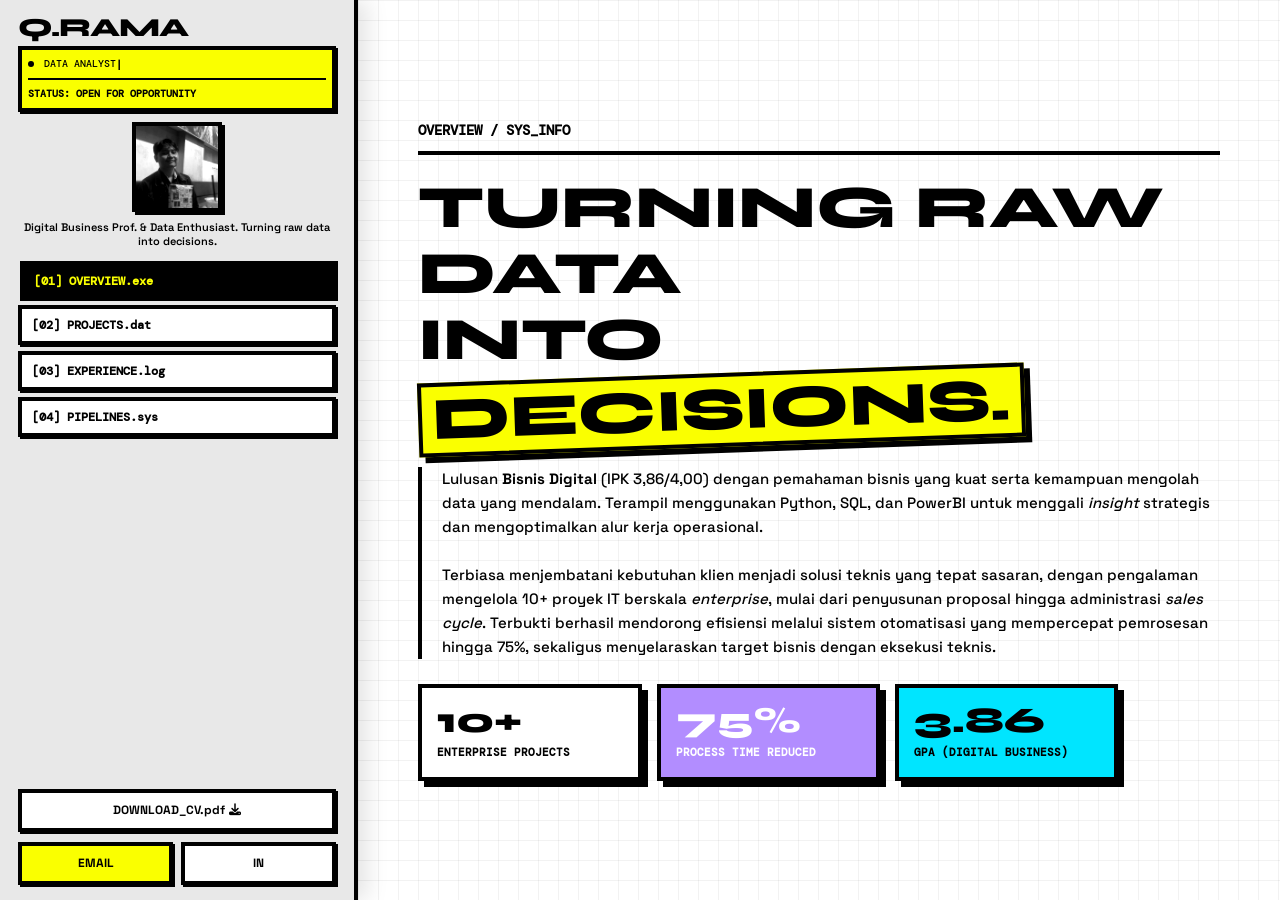
==== commit e35a7022: "Fix responsive layout for large monitors" ====
--- a/index.html
+++ b/index.html
@@ -74,9 +74,9 @@
 
         <!-- KONTEN CV: SUMMARY -->
         <div class="text-block">
-          <p>Lulusan <strong>Digital Business</strong> yang sangat analitis (IPK 3.86/4.00), memadukan keahlian analisis data yang kuat dengan ketajaman bisnis (<em>business acumen</em>). Mahir menggunakan Python, SQL, dan *BI tools* untuk mengekstrak *actionable insights* dan mengoptimalkan alur kerja.</p>
-          <br>
-          <p>Berpengalaman menerjemahkan kebutuhan klien menjadi cetak biru (<em>blueprint</em>) teknis, memfasilitasi siklus proyek dari awal hingga akhir untuk 10+ proyek IT <em>enterprise</em>. Memiliki rekam jejak dalam mendorong efisiensi operasional, termasuk sistem otomasi yang memangkas waktu pemrosesan hingga 75%.</p>
+            <p>Lulusan <strong>Bisnis Digital</strong> (IPK 3,86/4,00) dengan pemahaman bisnis yang kuat serta kemampuan mengolah data yang mendalam. Terampil menggunakan Python, SQL, dan PowerBI untuk menggali <em>insight</em> strategis dan mengoptimalkan alur kerja operasional.</p>
+            <br>
+            <p>Terbiasa menjembatani kebutuhan klien menjadi solusi teknis yang tepat sasaran, dengan pengalaman mengelola 10+ proyek IT berskala <em>enterprise</em>, mulai dari penyusunan proposal hingga administrasi <em>sales cycle</em>. Terbukti berhasil mendorong efisiensi melalui sistem otomatisasi yang mempercepat pemrosesan hingga 75%, sekaligus menyelaraskan target bisnis dengan eksekusi teknis.</p>
         </div>
 
         <div class="metrics-grid mt-4">
--- a/style.css
+++ b/style.css
@@ -23,11 +23,25 @@
 * { margin: 0; padding: 0; box-sizing: border-box; }
 body {
   font-family: var(--font-body);
-  background-color: var(--black); /* Background layar luar hitam pekat */
+  background-color: var(--black);
   color: var(--black);
   line-height: 1.6;
-  height: 100vh; /* Kunci layarnya agar sebesar 100% monitor (TIDAK BISA SCROLL BAWAH) */
+  height: 100vh;
+  width: 100vw;
   overflow: hidden;
+  display: flex;
+  justify-content: center;
+  align-items: center;
+}
+
+.terminal-layout {
+  display: flex;
+  height: 100vh;
+  width: 100vw;
+  max-width: 1920px; /* Batasi agar tidak terlalu 'zoom out' ekstrem di monitor 4K/besar */
+  max-height: 1080px;
+  background: var(--bg-light);
+  box-shadow: 0 0 50px rgba(0,0,0,0.8); /* Memberikan efek frame monitor fisik di layar besar */
 }
 
 /* UTILS */
@@ -63,15 +77,18 @@
 
 /* ================= KIRI: CONTROL PANEL (30%) ================= */
 .control-panel {
-  width: 25%;
+  width: 28%; /* Sedikit dilebarkan agar proporsional di monitor besar */
+  max-width: 380px;
   min-width: 280px;
   background: var(--bg-light);
   border-right: var(--border-thick);
   display: flex;
   flex-direction: column;
-  padding: 15px 20px; /* Padding atas-bawah dikurangi dari 20px ke 15px */
+  justify-content: space-between; /* KUNCI DINAMIS: Menyebar isi atas, tengah, bawah secara rapi tanpa jarak berlebih */
+  padding: 15px 18px;
   box-shadow: 10px 0 20px rgba(0,0,0,0.1);
   z-index: 10;
+  height: 100%;
   overflow-y: auto;
   scrollbar-width: none;
 }
@@ -153,21 +170,21 @@
 
 /* ================= KANAN: DISPLAY CANVAS (70%) ================= */
 .display-canvas {
-  width: 75%;
+  width: 72%;
   position: relative;
-  background: var(--white); /* Canvas area terang */
-  /* Pola grid rahasia di background ala kertas millimeter blok */
+  background: var(--white);
   background-image: linear-gradient(rgba(0,0,0,0.05) 1px, transparent 1px), linear-gradient(90deg, rgba(0,0,0,0.05) 1px, transparent 1px);
   background-size: 20px 20px;
-}
-
-/* Sistem Ganti Layar */
+  height: 100%;
+  overflow: hidden;
+}
+
 .screen {
   position: absolute;
   inset: 0;
-  padding: 30px 50px;
-  overflow-y: hidden; /* Bisa scroll di dalam canvas KANAN saja */
-  display: none;    /* Sembunyikan semua konten by default */
+  padding: 40px 60px; /* Padding sedikit diperbesar agar pas di monitor besar */
+  overflow-y: auto;    /* Menjaga konten tetap bisa di-scroll jika layar kurang tinggi */
+  display: none;
   flex-direction: column;
   justify-content: center;
 }
